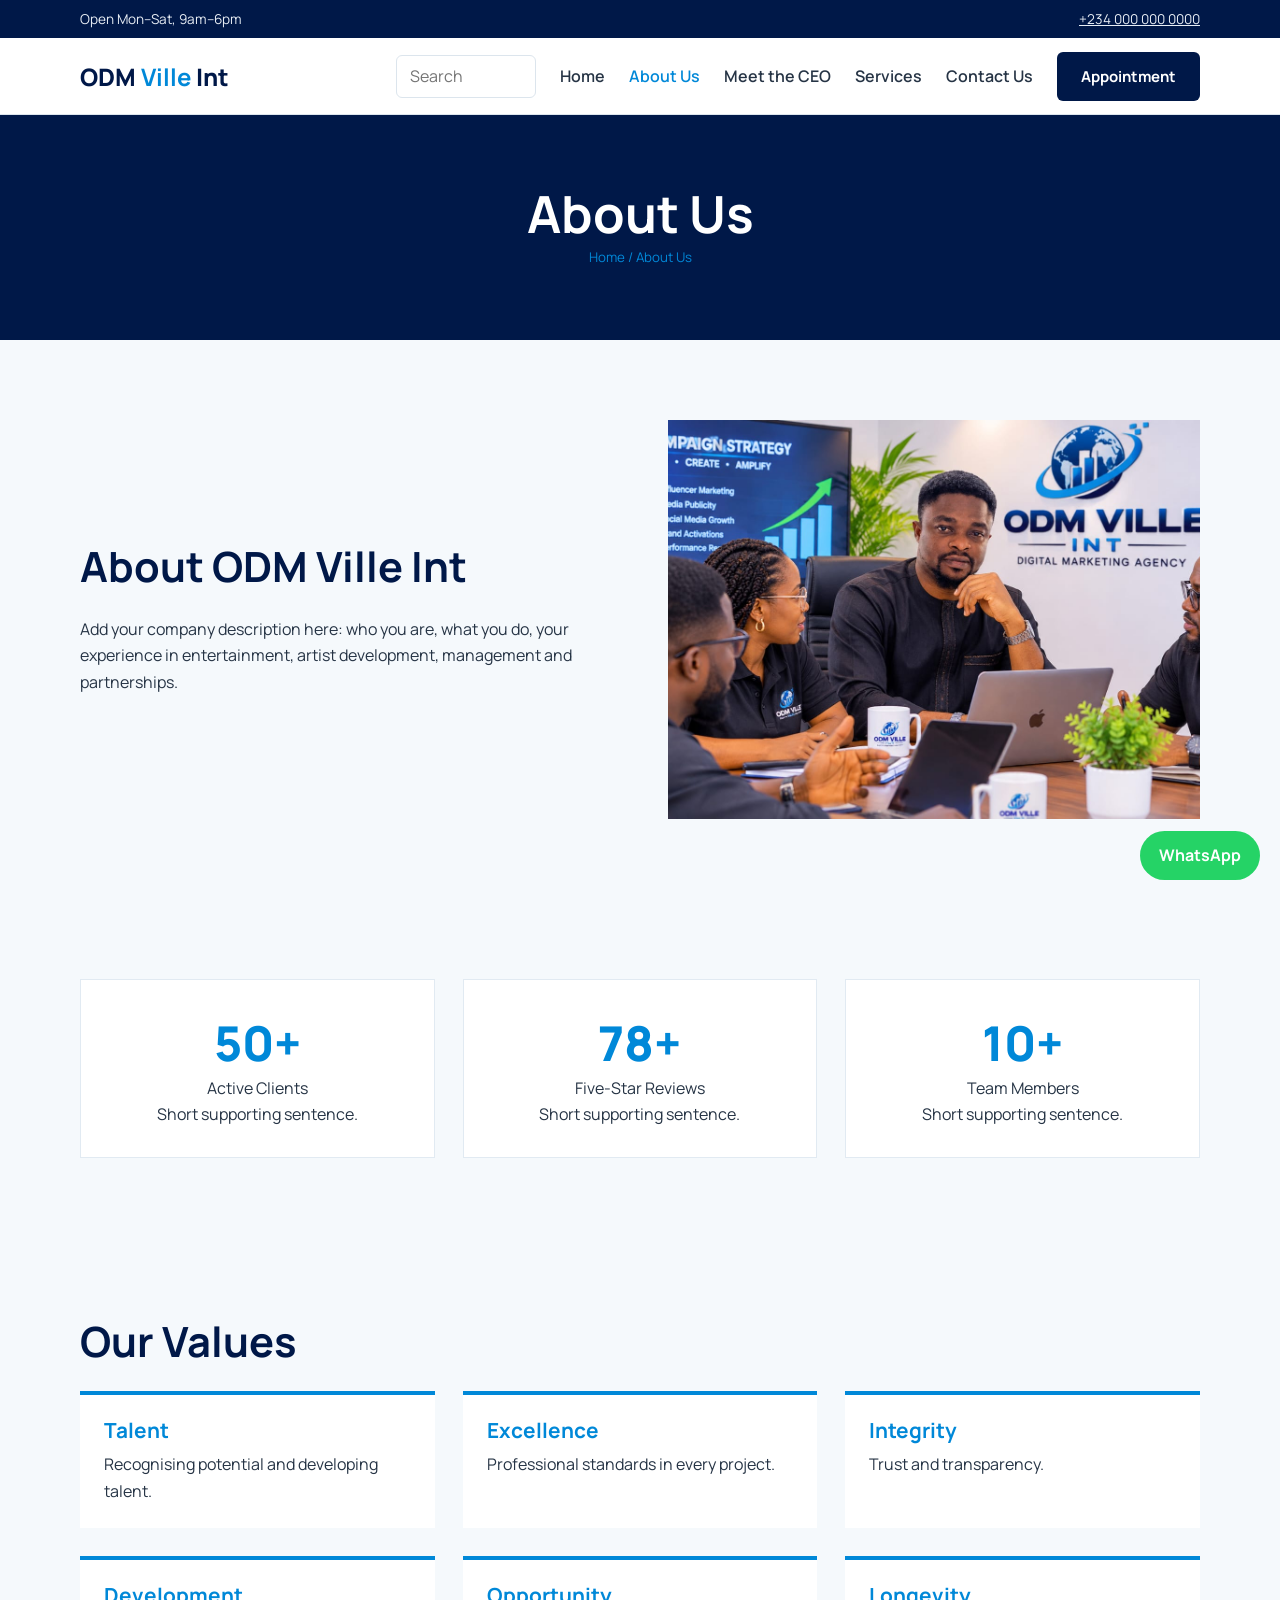
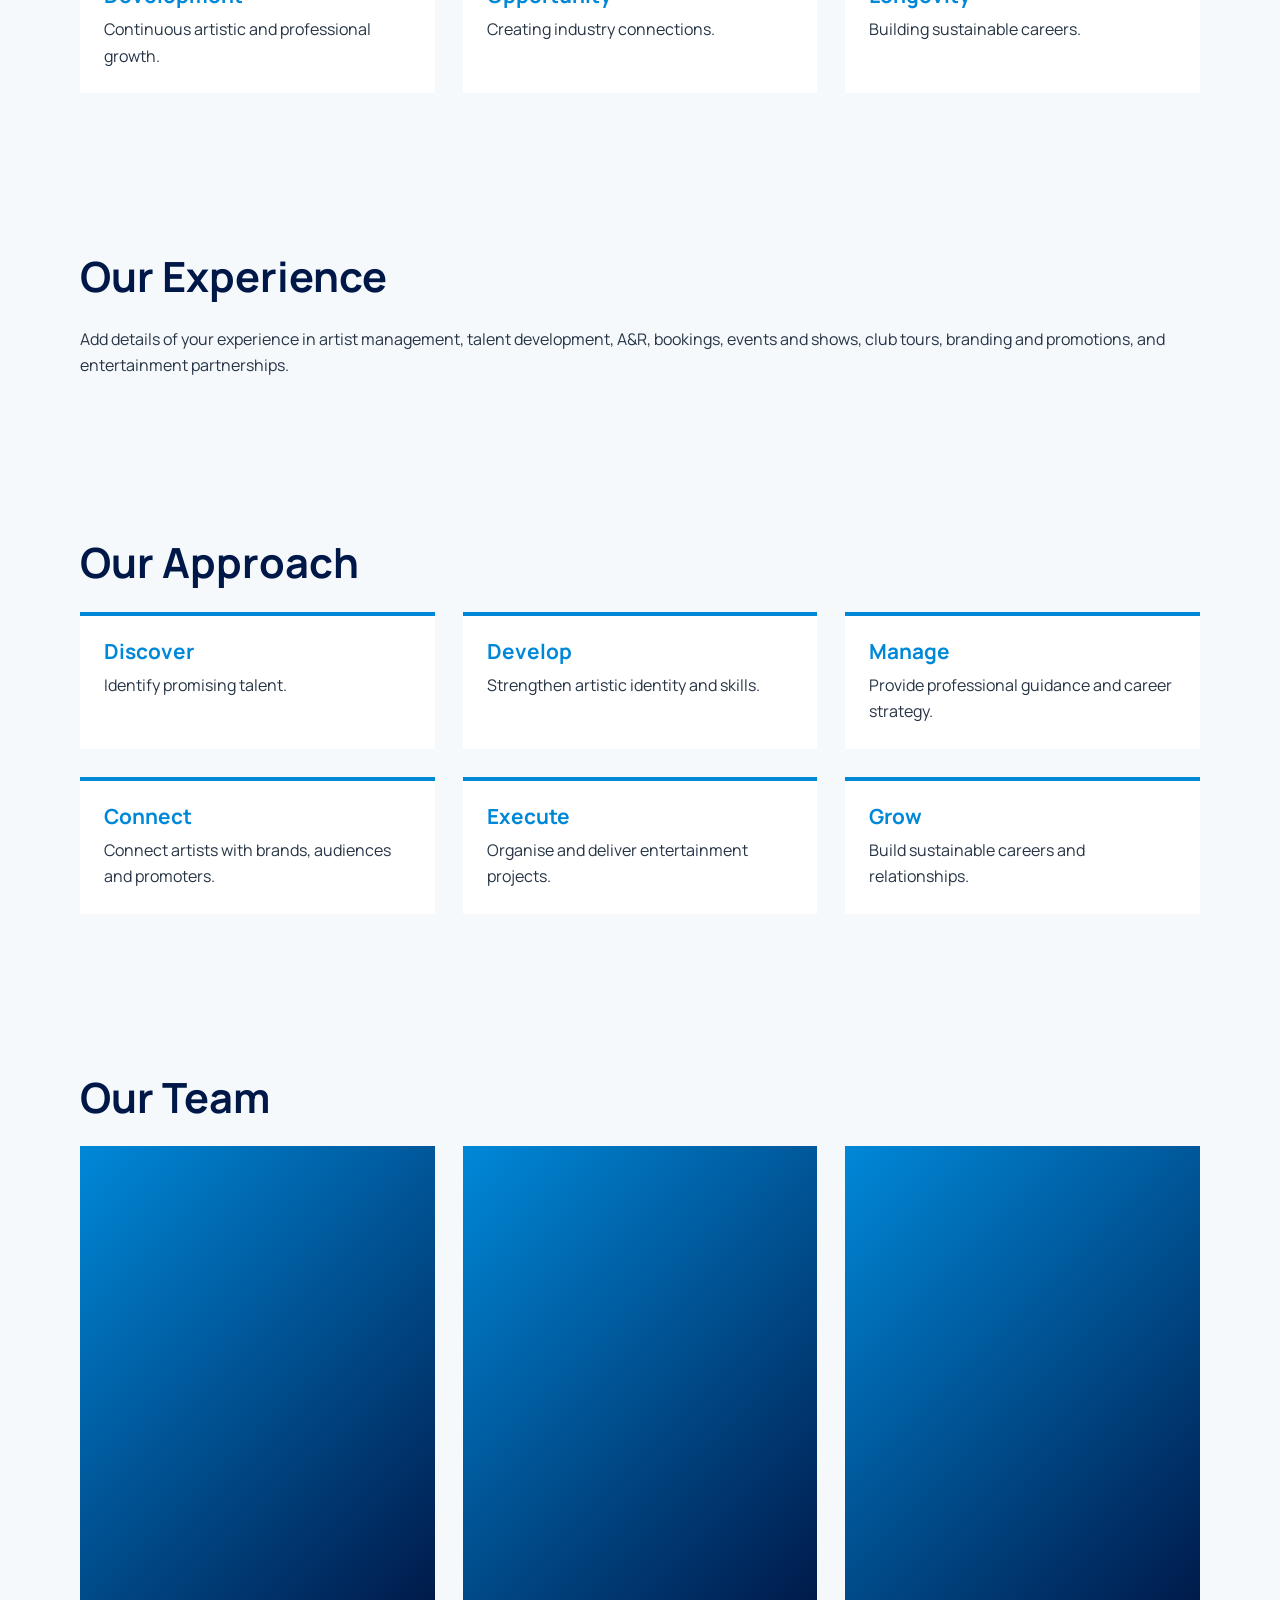
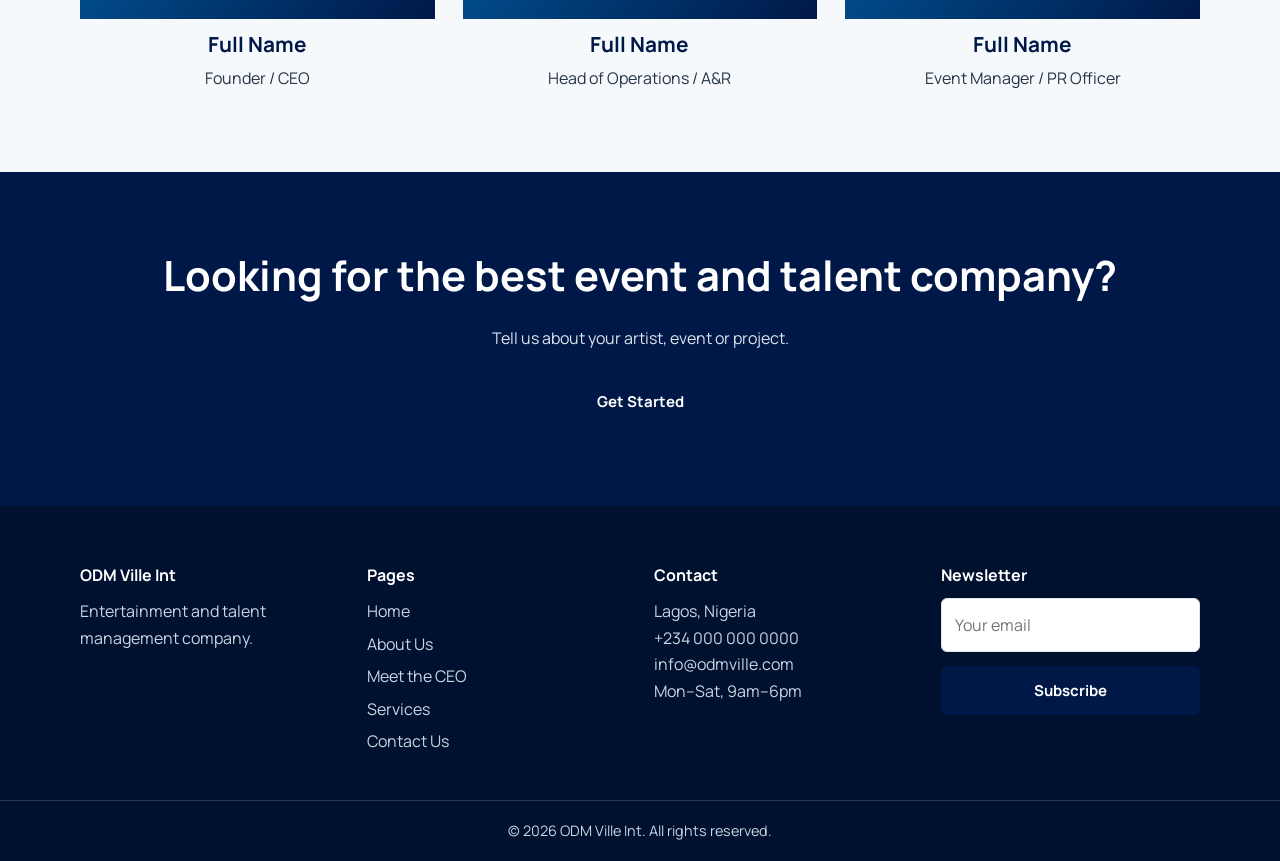
==== about-us.html @ 38228e1b "Initial website upload Co-authored-by: Copilot <223556219+Copilot@users.noreply.github.com>" ====
<!doctype html><html lang="en"><head><meta charset="utf-8"><meta name="viewport" content="width=device-width,initial-scale=1"><title>About Us | ODM Ville Int</title><link rel="preconnect" href="https://fonts.googleapis.com"><link href="https://fonts.googleapis.com/css2?family=Manrope:wght@400;600;700;800&display=swap" rel="stylesheet"><link rel="stylesheet" href="css/style.css"></head><body>
<section class="banner"><h1>About Us</h1><small>Home / About Us</small></section>
<section class="sec"><div class="wrap split"><div><h2>About ODM Ville Int</h2><p>Add your company description here: who you are, what you do, your experience in entertainment, artist development, management and partnerships.</p></div><div class="ph" ><img src="images/about.jpg" alt="" onerror="this.remove()"></div></div></section>
<section class="sec alt"><div class="wrap grid g3"><div class="stat"><strong data-n="50">0</strong>Active Clients<p>Short supporting sentence.</p></div><div class="stat"><strong data-n="100">0</strong>Five-Star Reviews<p>Short supporting sentence.</p></div><div class="stat"><strong data-n="10">0</strong>Team Members<p>Short supporting sentence.</p></div></div></section>
<section class="sec"><div class="wrap"><h2>Our Values</h2><div class="grid g3"><div class="step"><h3>Talent</h3><p>Recognising potential and developing talent.</p></div>
<div class="step"><h3>Excellence</h3><p>Professional standards in every project.</p></div>
<div class="step"><h3>Integrity</h3><p>Trust and transparency.</p></div>
<div class="step"><h3>Development</h3><p>Continuous artistic and professional growth.</p></div>
<div class="step"><h3>Opportunity</h3><p>Creating industry connections.</p></div>
<div class="step"><h3>Longevity</h3><p>Building sustainable careers.</p></div></div></div></section>
<section class="sec alt"><div class="wrap"><h2>Our Experience</h2><p>Add details of your experience in artist management, talent development, A&R, bookings, events and shows, club tours, branding and promotions, and entertainment partnerships.</p></div></section>
<section class="sec"><div class="wrap"><h2>Our Approach</h2><div class="grid g3"><div class="step"><h3>Discover</h3><p>Identify promising talent.</p></div>
<div class="step"><h3>Develop</h3><p>Strengthen artistic identity and skills.</p></div>
<div class="step"><h3>Manage</h3><p>Provide professional guidance and career strategy.</p></div>
<div class="step"><h3>Connect</h3><p>Connect artists with brands, audiences and promoters.</p></div>
<div class="step"><h3>Execute</h3><p>Organise and deliver entertainment projects.</p></div>
<div class="step"><h3>Grow</h3><p>Build sustainable careers and relationships.</p></div></div></div></section>
<section class="sec alt"><div class="wrap"><h2>Our Team</h2><div class="grid g3">
<div class="person"><div class="ph" ><img src="images/team-1.jpg" alt="" onerror="this.remove()"></div><h3>Full Name</h3><p>Founder / CEO</p></div>
<div class="person"><div class="ph" ><img src="images/team-2.jpg" alt="" onerror="this.remove()"></div><h3>Full Name</h3><p>Head of Operations / A&R</p></div>
<div class="person"><div class="ph" ><img src="images/team-3.jpg" alt="" onerror="this.remove()"></div><h3>Full Name</h3><p>Event Manager / PR Officer</p></div>
</div></div></section><script src="js/script.js"></script></body></html>
---- css/style.css ----
:root{--ink:#001848;--gold:#0088d8;--cream:#f5f9fc;--mist:#dce5ed;--text:#263445;--w:1160px}
*{box-sizing:border-box;margin:0}html{scroll-behavior:smooth}
body{font:16px/1.65 'Manrope',system-ui,sans-serif;color:var(--text);background:#f5f9fc}
h1,h2,h3,h4{font-family:'Manrope',system-ui,sans-serif;color:var(--ink);line-height:1.15}
h2{font-size:clamp(1.8rem,3.5vw,2.6rem);margin-bottom:.6em}h3{font-size:1.3rem;margin-bottom:.4em}
a{color:inherit}img{max-width:100%;display:block}
.wrap{max-width:var(--w);margin:auto;padding:0 20px}.sec{padding:80px 0}.alt{background:var(--cream)}
.btn{display:inline-block;background:var(--ink);color:#fff;padding:14px 24px;border-radius:6px;font:700 15px/1.4 'Manrope',system-ui,sans-serif;text-align:center;text-decoration:none;border:0;cursor:pointer;transition:background-color 300ms ease,color 300ms ease,border-color 300ms ease}
.btn:hover{background:var(--gold);color:#fff}.btn.line{background:none;border:2px solid var(--gold);color:var(--gold)}
.ph{position:relative;background:linear-gradient(135deg,#0088d8,#001848);overflow:hidden;aspect-ratio:4/3}
.ph img{position:absolute;inset:0;width:100%;height:100%;object-fit:cover}
.top{background:var(--ink);color:#e8eef5;font-size:.85rem;padding:8px 0}.top .wrap{display:flex;justify-content:space-between;gap:10px;flex-wrap:wrap}
header.main{background:#fff;position:sticky;top:0;z-index:20;box-shadow:0 1px 0 #dce5ed}
header.main .wrap{display:flex;align-items:center;gap:22px;height:76px}
.logo{font:800 1.5rem 'Manrope',system-ui,sans-serif;color:var(--ink);text-decoration:none;margin-right:auto}.logo b{color:var(--gold)}
nav{display:flex;gap:24px;align-items:center}nav a{text-decoration:none;font-weight:600}nav a:hover,nav a.on{color:var(--gold)}
.search{border:1px solid #dce5ed;border-radius:6px;padding:.45em .8em;font:inherit;width:140px}
.burger{display:none;background:none;border:0;font-size:1.8rem;cursor:pointer}
.slider{position:relative;height:min(78vh,640px);background:var(--ink);overflow:hidden}
.slide{position:absolute;inset:0;opacity:0;transition:opacity .9s}.slide.on{opacity:1}
.slide .ph{position:absolute;inset:0;aspect-ratio:auto}.slide:after{content:"";position:absolute;inset:0;background:linear-gradient(90deg,rgba(0,24,72,.88),rgba(0,24,72,.3))}
.slide .txt{position:absolute;z-index:2;inset:0;display:flex;flex-direction:column;justify-content:center;align-items:flex-start;gap:18px;color:#fff;max-width:640px;margin-left:max(20px,calc((100vw - var(--w))/2 + 20px));padding-right:20px}
.slide h1{color:#fff;font-size:clamp(2.2rem,5.5vw,4rem)}.slide p{font-size:1.15rem}
.arrows{position:absolute;z-index:3;bottom:24px;right:24px;display:flex;gap:8px}
.arrows button{width:44px;height:44px;border-radius:50%;border:2px solid var(--gold);background:var(--ink);color:#fff;font:700 18px 'Manrope',system-ui,sans-serif;cursor:pointer;transition:background-color 300ms ease,color 300ms ease,border-color 300ms ease}
.arrows button:hover{background:var(--gold);border-color:var(--gold)}
.banner{background:var(--ink);color:#fff;padding:70px 0;text-align:center}.banner h1{color:#fff;font-size:clamp(2rem,5vw,3.2rem)}.banner small{color:var(--gold)}
.grid{display:grid;gap:28px}.g2{grid-template-columns:repeat(2,1fr)}.g3{grid-template-columns:repeat(3,1fr)}.g4{grid-template-columns:repeat(4,1fr)}
.card{background:#fff;border:1px solid #e1eaf2}.card .body{padding:22px}.card .more{color:var(--gold);font-weight:700;text-decoration:none}
.vm .box{padding:34px;border-left:4px solid var(--gold);background:var(--cream)}
.split{display:grid;grid-template-columns:1fr 1fr;gap:56px;align-items:center}
.bar{margin:16px 0}.bar span{display:flex;justify-content:space-between;font-weight:700;color:var(--ink)}
.bar i{display:block;height:8px;background:var(--mist);margin-top:6px}.bar i b{display:block;height:100%;width:0;background:var(--gold);transition:width 1.4s}
.clients{display:flex;gap:18px;overflow-x:auto;padding-bottom:8px}.clients .ph{flex:0 0 170px;aspect-ratio:3/2}
.client-name{color:#001848;font-size:18px;font-weight:700}.testimonial{color:#263445;font-size:16px}
.cta{background:var(--ink);color:#fff;text-align:center;padding:80px 0}.cta h2{color:#fff}.cta p{margin-bottom:26px;color:#dce5ed}
.stat{text-align:center;padding:30px;background:#fff;border:1px solid #e1eaf2}.stat strong{display:block;font:800 3rem 'Manrope',system-ui,sans-serif;color:var(--gold)}
.step{padding:24px;border-top:4px solid var(--gold);background:#fff}.step h3{color:var(--gold)}
.person{text-align:center}.person .ph{aspect-ratio:3/4;margin-bottom:14px}
form{display:grid;gap:14px}input,select,textarea{font:inherit;padding:.8em;border:1px solid #dce5ed;border-radius:6px;width:100%}textarea{min-height:130px}
.contact-enquiry{background:var(--ink);color:#fff}.contact-enquiry h2{color:#fff;font-size:36px}.contact-enquiry p{color:#dce5ed;font-size:16px}.contact-enquiry input,.contact-enquiry textarea{background:#fff;color:var(--text)}.contact-enquiry .btn{background:var(--gold);color:#fff}.contact-enquiry .btn:hover{background:#00a8e8}
footer{background:#00102f;color:#c9d5e4;padding:60px 0 0}footer h4{color:#fff;margin-bottom:14px}footer a{text-decoration:none;display:block;margin:6px 0}footer a:hover{color:var(--gold)}
footer .copy{border-top:1px solid #243b60;margin-top:40px;padding:18px 0;text-align:center;font-size:.9rem}
.wa{position:fixed;right:20px;bottom:20px;background:#25d366;color:#fff;border-radius:50px;padding:.7em 1.2em;font-weight:700;text-decoration:none;z-index:30}
@media(max-width:860px){.g3,.g4,.g2,.split{grid-template-columns:1fr}.search{display:none}.burger{display:block}
nav{display:none;position:absolute;top:76px;left:0;right:0;background:#fff;flex-direction:column;padding:20px;gap:16px;border-top:1px solid #dce5ed}nav.open{display:flex}.sec{padding:56px 0}}
@media(prefers-reduced-motion:reduce){*{transition:none!important}}
#featured h3,.cap{text-transform:capitalize}
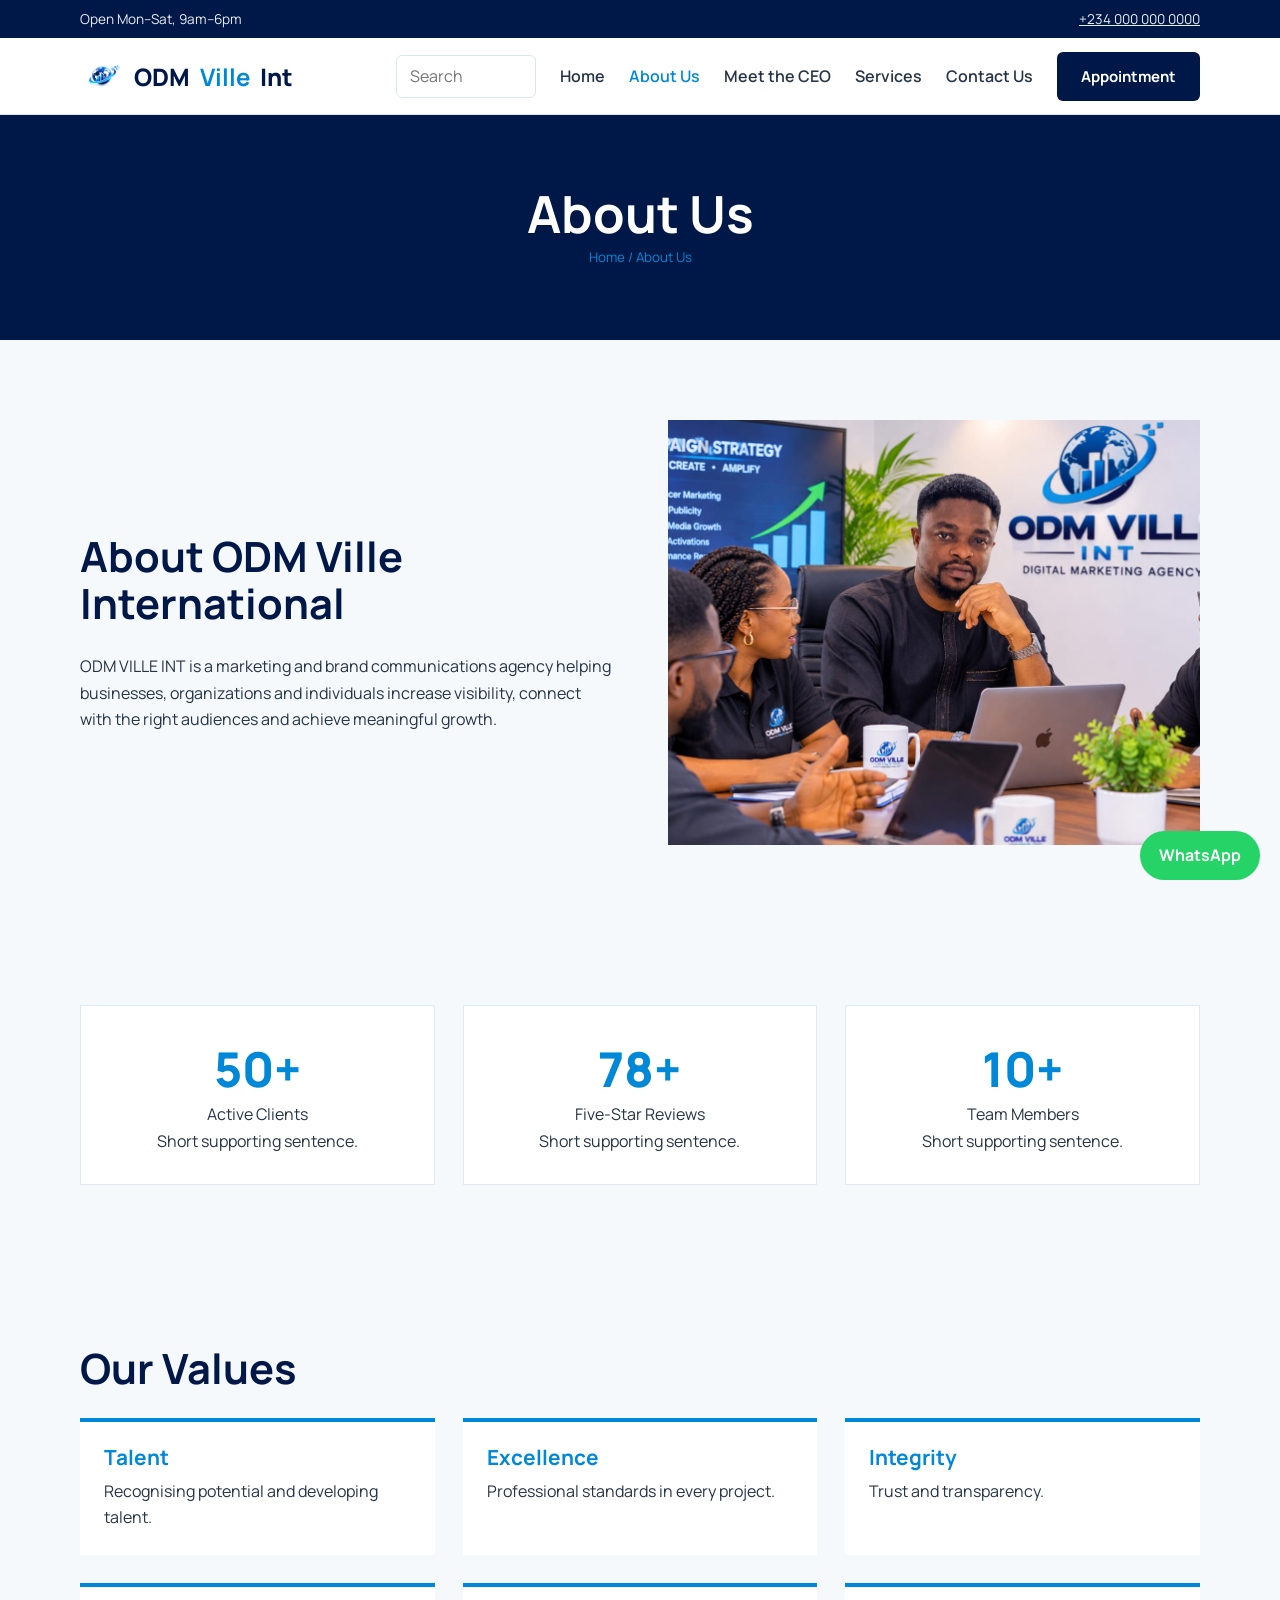
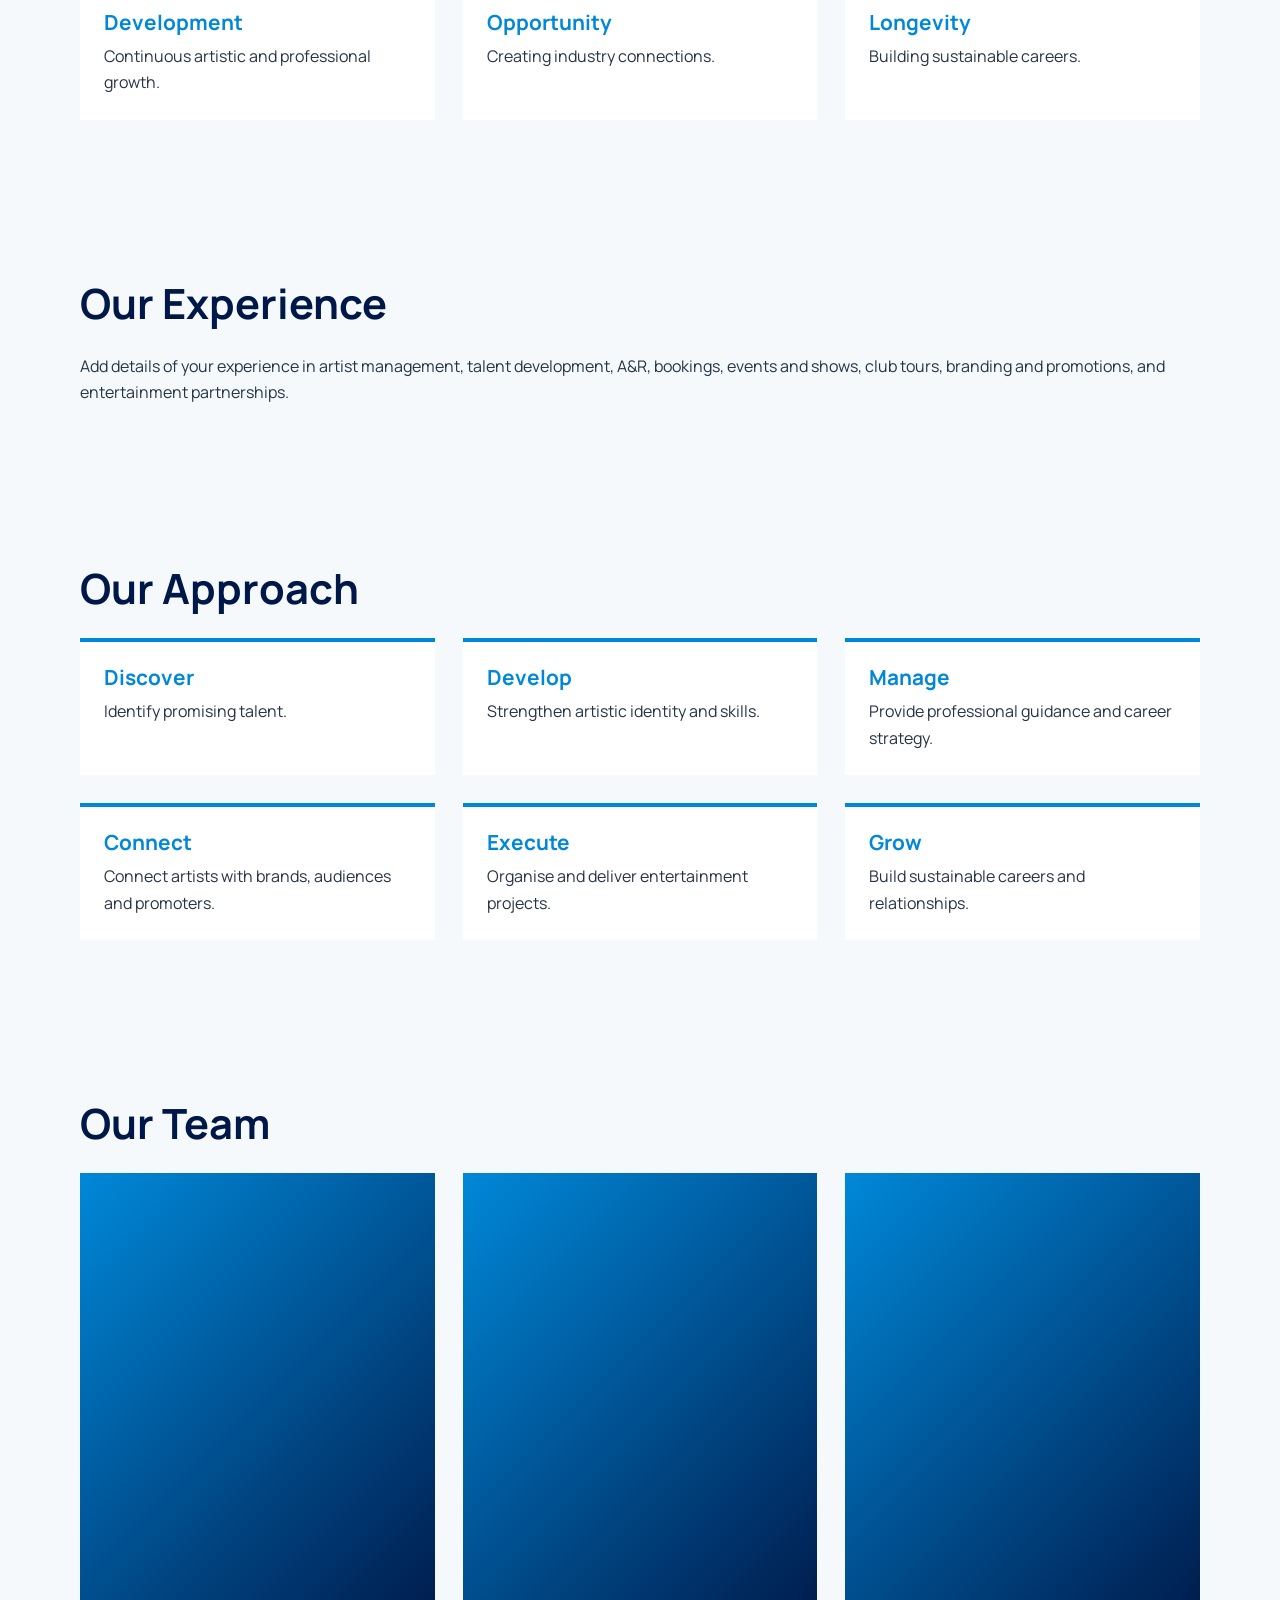
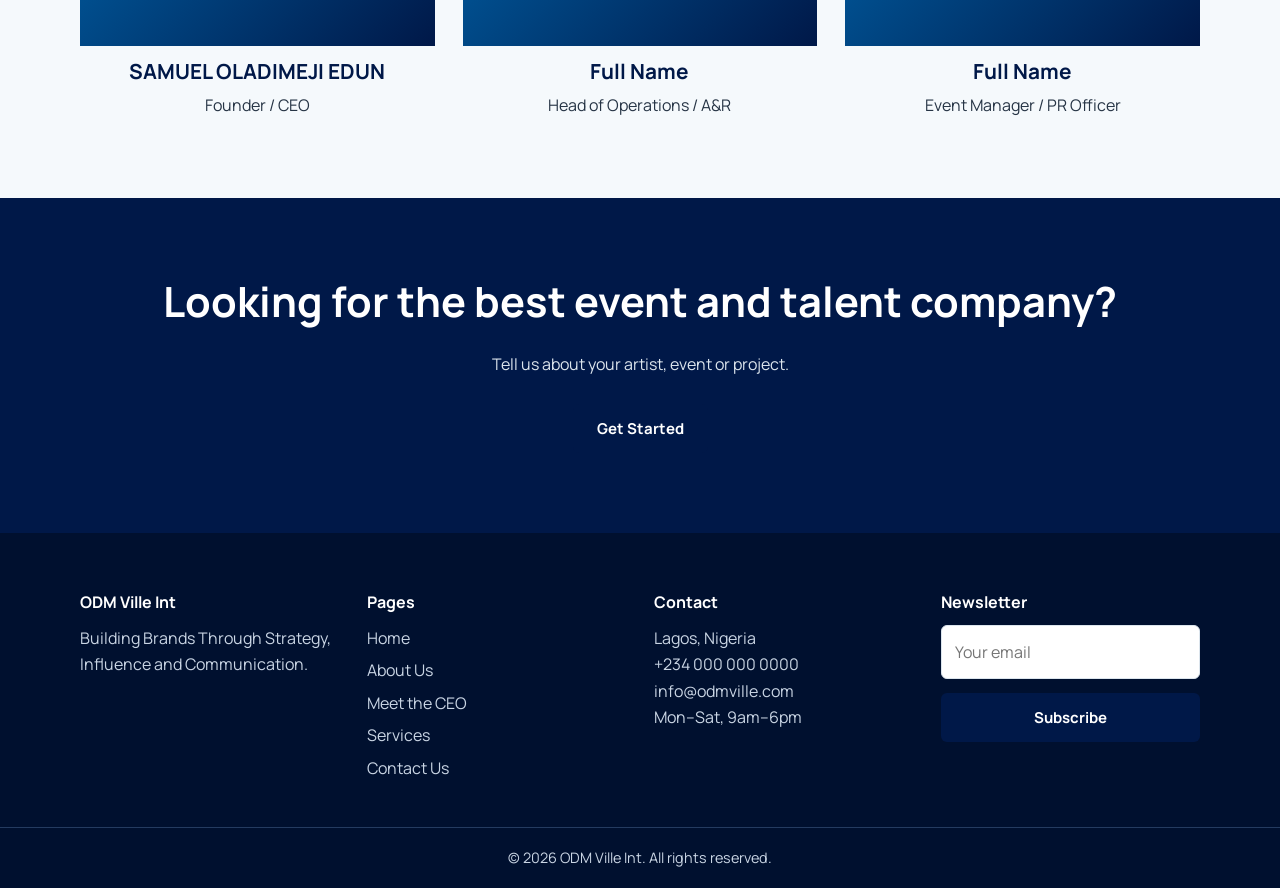
==== commit f564702a: "Update ODM Ville website content and gallery Co-authored-by: Copilot <223556219+Copilot@users.norepl" ====
--- a/about-us.html
+++ b/about-us.html
@@ -1,22 +1,154 @@
-<!doctype html><html lang="en"><head><meta charset="utf-8"><meta name="viewport" content="width=device-width,initial-scale=1"><title>About Us | ODM Ville Int</title><link rel="preconnect" href="https://fonts.googleapis.com"><link href="https://fonts.googleapis.com/css2?family=Manrope:wght@400;600;700;800&display=swap" rel="stylesheet"><link rel="stylesheet" href="css/style.css"></head><body>
-<section class="banner"><h1>About Us</h1><small>Home / About Us</small></section>
-<section class="sec"><div class="wrap split"><div><h2>About ODM Ville Int</h2><p>Add your company description here: who you are, what you do, your experience in entertainment, artist development, management and partnerships.</p></div><div class="ph" ><img src="images/about.jpg" alt="" onerror="this.remove()"></div></div></section>
-<section class="sec alt"><div class="wrap grid g3"><div class="stat"><strong data-n="50">0</strong>Active Clients<p>Short supporting sentence.</p></div><div class="stat"><strong data-n="100">0</strong>Five-Star Reviews<p>Short supporting sentence.</p></div><div class="stat"><strong data-n="10">0</strong>Team Members<p>Short supporting sentence.</p></div></div></section>
-<section class="sec"><div class="wrap"><h2>Our Values</h2><div class="grid g3"><div class="step"><h3>Talent</h3><p>Recognising potential and developing talent.</p></div>
-<div class="step"><h3>Excellence</h3><p>Professional standards in every project.</p></div>
-<div class="step"><h3>Integrity</h3><p>Trust and transparency.</p></div>
-<div class="step"><h3>Development</h3><p>Continuous artistic and professional growth.</p></div>
-<div class="step"><h3>Opportunity</h3><p>Creating industry connections.</p></div>
-<div class="step"><h3>Longevity</h3><p>Building sustainable careers.</p></div></div></div></section>
-<section class="sec alt"><div class="wrap"><h2>Our Experience</h2><p>Add details of your experience in artist management, talent development, A&R, bookings, events and shows, club tours, branding and promotions, and entertainment partnerships.</p></div></section>
-<section class="sec"><div class="wrap"><h2>Our Approach</h2><div class="grid g3"><div class="step"><h3>Discover</h3><p>Identify promising talent.</p></div>
-<div class="step"><h3>Develop</h3><p>Strengthen artistic identity and skills.</p></div>
-<div class="step"><h3>Manage</h3><p>Provide professional guidance and career strategy.</p></div>
-<div class="step"><h3>Connect</h3><p>Connect artists with brands, audiences and promoters.</p></div>
-<div class="step"><h3>Execute</h3><p>Organise and deliver entertainment projects.</p></div>
-<div class="step"><h3>Grow</h3><p>Build sustainable careers and relationships.</p></div></div></div></section>
-<section class="sec alt"><div class="wrap"><h2>Our Team</h2><div class="grid g3">
-<div class="person"><div class="ph" ><img src="images/team-1.jpg" alt="" onerror="this.remove()"></div><h3>Full Name</h3><p>Founder / CEO</p></div>
-<div class="person"><div class="ph" ><img src="images/team-2.jpg" alt="" onerror="this.remove()"></div><h3>Full Name</h3><p>Head of Operations / A&R</p></div>
-<div class="person"><div class="ph" ><img src="images/team-3.jpg" alt="" onerror="this.remove()"></div><h3>Full Name</h3><p>Event Manager / PR Officer</p></div>
-</div></div></section><script src="js/script.js"></script></body></html>
+<!doctype html>
+<html lang="en">
+  <head>
+    <meta charset="utf-8" />
+    <meta name="viewport" content="width=device-width,initial-scale=1" />
+    <title>About Us | ODM Ville Int</title>
+    <link rel="icon" type="image/webp" href="images/odm-ville-logo.webp" />
+    <link rel="preconnect" href="https://fonts.googleapis.com" />
+    <link
+      href="https://fonts.googleapis.com/css2?family=Manrope:wght@400;600;700;800&display=swap"
+      rel="stylesheet"
+    />
+    <link rel="stylesheet" href="css/style.css" />
+  </head>
+  <body>
+    <section class="banner">
+      <h1>About Us</h1>
+      <small>Home / About Us</small>
+    </section>
+    <section class="sec">
+      <div class="wrap split">
+        <div>
+          <h2>About ODM Ville International</h2>
+          <p>
+            ODM VILLE INT is a marketing and brand communications agency
+            helping businesses, organizations and individuals increase
+            visibility, connect with the right audiences and achieve meaningful
+            growth.
+          </p>
+        </div>
+        <div class="ph">
+          <img src="images/about.jpg" alt="" onerror="this.remove()" />
+        </div>
+      </div>
+    </section>
+    <section class="sec alt">
+      <div class="wrap grid g3">
+        <div class="stat">
+          <strong data-n="50">0</strong>Active Clients
+          <p>Short supporting sentence.</p>
+        </div>
+        <div class="stat">
+          <strong data-n="100">0</strong>Five-Star Reviews
+          <p>Short supporting sentence.</p>
+        </div>
+        <div class="stat">
+          <strong data-n="10">0</strong>Team Members
+          <p>Short supporting sentence.</p>
+        </div>
+      </div>
+    </section>
+    <section class="sec">
+      <div class="wrap">
+        <h2>Our Values</h2>
+        <div class="grid g3">
+          <div class="step">
+            <h3>Talent</h3>
+            <p>Recognising potential and developing talent.</p>
+          </div>
+          <div class="step">
+            <h3>Excellence</h3>
+            <p>Professional standards in every project.</p>
+          </div>
+          <div class="step">
+            <h3>Integrity</h3>
+            <p>Trust and transparency.</p>
+          </div>
+          <div class="step">
+            <h3>Development</h3>
+            <p>Continuous artistic and professional growth.</p>
+          </div>
+          <div class="step">
+            <h3>Opportunity</h3>
+            <p>Creating industry connections.</p>
+          </div>
+          <div class="step">
+            <h3>Longevity</h3>
+            <p>Building sustainable careers.</p>
+          </div>
+        </div>
+      </div>
+    </section>
+    <section class="sec alt">
+      <div class="wrap">
+        <h2>Our Experience</h2>
+        <p>
+          Add details of your experience in artist management, talent
+          development, A&R, bookings, events and shows, club tours, branding and
+          promotions, and entertainment partnerships.
+        </p>
+      </div>
+    </section>
+    <section class="sec">
+      <div class="wrap">
+        <h2>Our Approach</h2>
+        <div class="grid g3">
+          <div class="step">
+            <h3>Discover</h3>
+            <p>Identify promising talent.</p>
+          </div>
+          <div class="step">
+            <h3>Develop</h3>
+            <p>Strengthen artistic identity and skills.</p>
+          </div>
+          <div class="step">
+            <h3>Manage</h3>
+            <p>Provide professional guidance and career strategy.</p>
+          </div>
+          <div class="step">
+            <h3>Connect</h3>
+            <p>Connect artists with brands, audiences and promoters.</p>
+          </div>
+          <div class="step">
+            <h3>Execute</h3>
+            <p>Organise and deliver entertainment projects.</p>
+          </div>
+          <div class="step">
+            <h3>Grow</h3>
+            <p>Build sustainable careers and relationships.</p>
+          </div>
+        </div>
+      </div>
+    </section>
+    <section class="sec alt">
+      <div class="wrap">
+        <h2>Our Team</h2>
+        <div class="grid g3">
+          <div class="person">
+            <div class="ph">
+              <img src="images/team-1.jpg" alt="" onerror="this.remove()" />
+            </div>
+            <h3>SAMUEL OLADIMEJI EDUN</h3>
+            <p>Founder / CEO</p>
+          </div>
+          <div class="person">
+            <div class="ph">
+              <img src="images/team-2.jpg" alt="" onerror="this.remove()" />
+            </div>
+            <h3>Full Name</h3>
+            <p>Head of Operations / A&R</p>
+          </div>
+          <div class="person">
+            <div class="ph">
+              <img src="images/team-3.jpg" alt="" onerror="this.remove()" />
+            </div>
+            <h3>Full Name</h3>
+            <p>Event Manager / PR Officer</p>
+          </div>
+        </div>
+      </div>
+    </section>
+    <script src="js/script.js"></script>
+  </body>
+</html>
--- a/css/style.css
+++ b/css/style.css
@@ -1,48 +1,598 @@
-:root{--ink:#001848;--gold:#0088d8;--cream:#f5f9fc;--mist:#dce5ed;--text:#263445;--w:1160px}
-*{box-sizing:border-box;margin:0}html{scroll-behavior:smooth}
-body{font:16px/1.65 'Manrope',system-ui,sans-serif;color:var(--text);background:#f5f9fc}
-h1,h2,h3,h4{font-family:'Manrope',system-ui,sans-serif;color:var(--ink);line-height:1.15}
-h2{font-size:clamp(1.8rem,3.5vw,2.6rem);margin-bottom:.6em}h3{font-size:1.3rem;margin-bottom:.4em}
-a{color:inherit}img{max-width:100%;display:block}
-.wrap{max-width:var(--w);margin:auto;padding:0 20px}.sec{padding:80px 0}.alt{background:var(--cream)}
-.btn{display:inline-block;background:var(--ink);color:#fff;padding:14px 24px;border-radius:6px;font:700 15px/1.4 'Manrope',system-ui,sans-serif;text-align:center;text-decoration:none;border:0;cursor:pointer;transition:background-color 300ms ease,color 300ms ease,border-color 300ms ease}
-.btn:hover{background:var(--gold);color:#fff}.btn.line{background:none;border:2px solid var(--gold);color:var(--gold)}
-.ph{position:relative;background:linear-gradient(135deg,#0088d8,#001848);overflow:hidden;aspect-ratio:4/3}
-.ph img{position:absolute;inset:0;width:100%;height:100%;object-fit:cover}
-.top{background:var(--ink);color:#e8eef5;font-size:.85rem;padding:8px 0}.top .wrap{display:flex;justify-content:space-between;gap:10px;flex-wrap:wrap}
-header.main{background:#fff;position:sticky;top:0;z-index:20;box-shadow:0 1px 0 #dce5ed}
-header.main .wrap{display:flex;align-items:center;gap:22px;height:76px}
-.logo{font:800 1.5rem 'Manrope',system-ui,sans-serif;color:var(--ink);text-decoration:none;margin-right:auto}.logo b{color:var(--gold)}
-nav{display:flex;gap:24px;align-items:center}nav a{text-decoration:none;font-weight:600}nav a:hover,nav a.on{color:var(--gold)}
-.search{border:1px solid #dce5ed;border-radius:6px;padding:.45em .8em;font:inherit;width:140px}
-.burger{display:none;background:none;border:0;font-size:1.8rem;cursor:pointer}
-.slider{position:relative;height:min(78vh,640px);background:var(--ink);overflow:hidden}
-.slide{position:absolute;inset:0;opacity:0;transition:opacity .9s}.slide.on{opacity:1}
-.slide .ph{position:absolute;inset:0;aspect-ratio:auto}.slide:after{content:"";position:absolute;inset:0;background:linear-gradient(90deg,rgba(0,24,72,.88),rgba(0,24,72,.3))}
-.slide .txt{position:absolute;z-index:2;inset:0;display:flex;flex-direction:column;justify-content:center;align-items:flex-start;gap:18px;color:#fff;max-width:640px;margin-left:max(20px,calc((100vw - var(--w))/2 + 20px));padding-right:20px}
-.slide h1{color:#fff;font-size:clamp(2.2rem,5.5vw,4rem)}.slide p{font-size:1.15rem}
-.arrows{position:absolute;z-index:3;bottom:24px;right:24px;display:flex;gap:8px}
-.arrows button{width:44px;height:44px;border-radius:50%;border:2px solid var(--gold);background:var(--ink);color:#fff;font:700 18px 'Manrope',system-ui,sans-serif;cursor:pointer;transition:background-color 300ms ease,color 300ms ease,border-color 300ms ease}
-.arrows button:hover{background:var(--gold);border-color:var(--gold)}
-.banner{background:var(--ink);color:#fff;padding:70px 0;text-align:center}.banner h1{color:#fff;font-size:clamp(2rem,5vw,3.2rem)}.banner small{color:var(--gold)}
-.grid{display:grid;gap:28px}.g2{grid-template-columns:repeat(2,1fr)}.g3{grid-template-columns:repeat(3,1fr)}.g4{grid-template-columns:repeat(4,1fr)}
-.card{background:#fff;border:1px solid #e1eaf2}.card .body{padding:22px}.card .more{color:var(--gold);font-weight:700;text-decoration:none}
-.vm .box{padding:34px;border-left:4px solid var(--gold);background:var(--cream)}
-.split{display:grid;grid-template-columns:1fr 1fr;gap:56px;align-items:center}
-.bar{margin:16px 0}.bar span{display:flex;justify-content:space-between;font-weight:700;color:var(--ink)}
-.bar i{display:block;height:8px;background:var(--mist);margin-top:6px}.bar i b{display:block;height:100%;width:0;background:var(--gold);transition:width 1.4s}
-.clients{display:flex;gap:18px;overflow-x:auto;padding-bottom:8px}.clients .ph{flex:0 0 170px;aspect-ratio:3/2}
-.client-name{color:#001848;font-size:18px;font-weight:700}.testimonial{color:#263445;font-size:16px}
-.cta{background:var(--ink);color:#fff;text-align:center;padding:80px 0}.cta h2{color:#fff}.cta p{margin-bottom:26px;color:#dce5ed}
-.stat{text-align:center;padding:30px;background:#fff;border:1px solid #e1eaf2}.stat strong{display:block;font:800 3rem 'Manrope',system-ui,sans-serif;color:var(--gold)}
-.step{padding:24px;border-top:4px solid var(--gold);background:#fff}.step h3{color:var(--gold)}
-.person{text-align:center}.person .ph{aspect-ratio:3/4;margin-bottom:14px}
-form{display:grid;gap:14px}input,select,textarea{font:inherit;padding:.8em;border:1px solid #dce5ed;border-radius:6px;width:100%}textarea{min-height:130px}
-.contact-enquiry{background:var(--ink);color:#fff}.contact-enquiry h2{color:#fff;font-size:36px}.contact-enquiry p{color:#dce5ed;font-size:16px}.contact-enquiry input,.contact-enquiry textarea{background:#fff;color:var(--text)}.contact-enquiry .btn{background:var(--gold);color:#fff}.contact-enquiry .btn:hover{background:#00a8e8}
-footer{background:#00102f;color:#c9d5e4;padding:60px 0 0}footer h4{color:#fff;margin-bottom:14px}footer a{text-decoration:none;display:block;margin:6px 0}footer a:hover{color:var(--gold)}
-footer .copy{border-top:1px solid #243b60;margin-top:40px;padding:18px 0;text-align:center;font-size:.9rem}
-.wa{position:fixed;right:20px;bottom:20px;background:#25d366;color:#fff;border-radius:50px;padding:.7em 1.2em;font-weight:700;text-decoration:none;z-index:30}
-@media(max-width:860px){.g3,.g4,.g2,.split{grid-template-columns:1fr}.search{display:none}.burger{display:block}
-nav{display:none;position:absolute;top:76px;left:0;right:0;background:#fff;flex-direction:column;padding:20px;gap:16px;border-top:1px solid #dce5ed}nav.open{display:flex}.sec{padding:56px 0}}
-@media(prefers-reduced-motion:reduce){*{transition:none!important}}
-#featured h3,.cap{text-transform:capitalize}
+:root {
+  --ink: #001848;
+  --gold: #0088d8;
+  --cream: #f5f9fc;
+  --mist: #dce5ed;
+  --text: #263445;
+  --w: 1160px;
+}
+* {
+  box-sizing: border-box;
+  margin: 0;
+}
+html {
+  scroll-behavior: smooth;
+}
+body {
+  font:
+    16px/1.65 "Manrope",
+    system-ui,
+    sans-serif;
+  color: var(--text);
+  background: #f5f9fc;
+}
+h1,
+h2,
+h3,
+h4 {
+  font-family: "Manrope", system-ui, sans-serif;
+  color: var(--ink);
+  line-height: 1.15;
+}
+h2 {
+  font-size: clamp(1.8rem, 3.5vw, 2.6rem);
+  margin-bottom: 0.6em;
+}
+h3 {
+  font-size: 1.3rem;
+  margin-bottom: 0.4em;
+}
+a {
+  color: inherit;
+}
+img {
+  max-width: 100%;
+  display: block;
+}
+.wrap {
+  max-width: var(--w);
+  margin: auto;
+  padding: 0 20px;
+}
+.sec {
+  padding: 80px 0;
+}
+.alt {
+  background: var(--cream);
+}
+.btn {
+  display: inline-block;
+  background: var(--ink);
+  color: #fff;
+  padding: 14px 24px;
+  border-radius: 6px;
+  font:
+    700 15px/1.4 "Manrope",
+    system-ui,
+    sans-serif;
+  text-align: center;
+  text-decoration: none;
+  border: 0;
+  cursor: pointer;
+  transition:
+    background-color 300ms ease,
+    color 300ms ease,
+    border-color 300ms ease;
+}
+.btn:hover {
+  background: var(--gold);
+  color: #fff;
+}
+.btn.line {
+  background: none;
+  border: 2px solid var(--gold);
+  color: var(--gold);
+}
+.ph {
+  position: relative;
+  background: linear-gradient(135deg, #0088d8, #001848);
+  overflow: hidden;
+  aspect-ratio: 5/4;
+}
+.ph img {
+  position: absolute;
+  inset: 0;
+  width: 100%;
+  height: 100%;
+  object-fit: cover;
+}
+.top {
+  background: var(--ink);
+  color: #e8eef5;
+  font-size: 0.85rem;
+  padding: 8px 0;
+}
+.top .wrap {
+  display: flex;
+  justify-content: space-between;
+  gap: 10px;
+  flex-wrap: wrap;
+}
+header.main {
+  background: #fff;
+  position: sticky;
+  top: 0;
+  z-index: 20;
+  box-shadow: 0 1px 0 #dce5ed;
+}
+header.main .wrap {
+  display: flex;
+  align-items: center;
+  gap: 22px;
+  height: 76px;
+}
+.logo {
+  display: flex;
+  align-items: center;
+  gap: 10px;
+  font:
+    800 1.5rem "Manrope",
+    system-ui,
+    sans-serif;
+  color: var(--ink);
+  text-decoration: none;
+  margin-right: auto;
+}
+.logo img {
+  width: 44px;
+  height: 44px;
+  object-fit: contain;
+}
+.logo b {
+  color: var(--gold);
+}
+nav {
+  display: flex;
+  gap: 24px;
+  align-items: center;
+}
+nav a {
+  text-decoration: none;
+  font-weight: 600;
+}
+nav a:hover,
+nav a.on {
+  color: var(--gold);
+}
+.search {
+  border: 1px solid #dce5ed;
+  border-radius: 6px;
+  padding: 0.45em 0.8em;
+  font: inherit;
+  width: 140px;
+}
+.burger {
+  display: none;
+  background: none;
+  border: 0;
+  font-size: 1.8rem;
+  cursor: pointer;
+}
+.slider {
+  position: relative;
+  height: min(78vh, 640px);
+  background: var(--ink);
+  overflow: hidden;
+}
+.slide {
+  position: absolute;
+  inset: 0;
+  opacity: 0;
+  transition: opacity 0.9s;
+}
+.slide.on {
+  opacity: 1;
+}
+.slide .ph {
+  position: absolute;
+  inset: 0;
+  aspect-ratio: auto;
+}
+.slide:after {
+  content: "";
+  position: absolute;
+  inset: 0;
+  background: linear-gradient(
+    90deg,
+    rgba(0, 24, 72, 0.88),
+    rgba(0, 24, 72, 0.3)
+  );
+}
+.slide .txt {
+  position: absolute;
+  z-index: 2;
+  inset: 0;
+  display: flex;
+  flex-direction: column;
+  justify-content: center;
+  align-items: flex-start;
+  gap: 18px;
+  color: #fff;
+  max-width: 640px;
+  margin-left: max(20px, calc((100vw - var(--w)) / 2 + 20px));
+  padding-right: 20px;
+}
+.slide h1 {
+  color: #fff;
+  font-size: clamp(2.2rem, 5.5vw, 4rem);
+}
+.slide p {
+  font-size: 1.15rem;
+}
+.arrows {
+  position: absolute;
+  z-index: 3;
+  bottom: 24px;
+  right: 24px;
+  display: flex;
+  gap: 8px;
+}
+.arrows button {
+  width: 44px;
+  height: 44px;
+  border-radius: 50%;
+  border: 2px solid var(--gold);
+  background: var(--ink);
+  color: #fff;
+  font:
+    700 18px "Manrope",
+    system-ui,
+    sans-serif;
+  cursor: pointer;
+  transition:
+    background-color 300ms ease,
+    color 300ms ease,
+    border-color 300ms ease;
+}
+.arrows button:hover {
+  background: var(--gold);
+  border-color: var(--gold);
+}
+.banner {
+  background: var(--ink);
+  color: #fff;
+  padding: 70px 0;
+  text-align: center;
+}
+.banner h1 {
+  color: #fff;
+  font-size: clamp(2rem, 5vw, 3.2rem);
+}
+.banner small {
+  color: var(--gold);
+}
+.banner .breadcrumb {
+  display: inline-flex;
+  align-items: center;
+  gap: 10px;
+  margin-top: 12px;
+  color: #dce5ed;
+  font-size: 0.95rem;
+}
+.banner .breadcrumb a {
+  color: inherit;
+  text-decoration: none;
+  transition: color 200ms ease;
+}
+.banner .breadcrumb a:hover,
+.banner .breadcrumb a:focus-visible {
+  color: var(--gold);
+}
+.banner .breadcrumb a:focus-visible {
+  outline: 2px solid var(--gold);
+  outline-offset: 4px;
+  border-radius: 2px;
+}
+.grid {
+  display: grid;
+  gap: 28px;
+}
+.g2 {
+  grid-template-columns: repeat(2, 1fr);
+}
+.g3 {
+  grid-template-columns: repeat(3, 1fr);
+}
+.g4 {
+  grid-template-columns: repeat(4, 1fr);
+}
+.card {
+  background: #fff;
+  border: 1px solid #e1eaf2;
+}
+.card .body {
+  padding: 22px;
+}
+.card .more {
+  color: var(--gold);
+  font-weight: 700;
+  text-decoration: none;
+}
+.vm .box {
+  padding: 34px;
+  border-left: 4px solid var(--gold);
+  background: var(--cream);
+}
+.split {
+  display: grid;
+  grid-template-columns: 1fr 1fr;
+  gap: 56px;
+  align-items: center;
+}
+.bar {
+  margin: 16px 0;
+}
+.bar span {
+  display: flex;
+  justify-content: space-between;
+  font-weight: 700;
+  color: var(--ink);
+}
+.bar i {
+  display: block;
+  height: 8px;
+  background: var(--mist);
+  margin-top: 6px;
+}
+.bar i b {
+  display: block;
+  height: 100%;
+  width: 0;
+  background: var(--gold);
+  transition: width 1.4s;
+}
+.featured-gallery {
+  display: grid;
+  grid-template-columns: repeat(auto-fit, minmax(min(100%, 240px), 1fr));
+  gap: 22px;
+}
+.gallery-card {
+  position: relative;
+  overflow: hidden;
+  aspect-ratio: 4/3;
+  margin: 0;
+  border: 1px solid rgba(255, 255, 255, .7);
+  border-radius: 14px;
+  background: var(--ink);
+  box-shadow: 0 8px 24px rgba(0, 24, 72, .12);
+  isolation: isolate;
+}
+.gallery-card img {
+  width: 100%;
+  height: 100%;
+  object-fit: cover;
+  transition: transform 500ms ease, filter 500ms ease;
+}
+.gallery-card figcaption {
+  position: absolute;
+  inset: auto 12px 12px;
+  display: flex;
+  flex-direction: column;
+  gap: 2px;
+  padding: 14px 16px;
+  border: 1px solid rgba(255, 255, 255, .35);
+  border-radius: 10px;
+  background: rgba(0, 24, 72, .42);
+  color: #fff;
+  opacity: 0;
+  transform: translateY(10px);
+  backdrop-filter: blur(12px);
+  -webkit-backdrop-filter: blur(12px);
+  transition: opacity 250ms ease, transform 250ms ease, background 250ms ease;
+}
+.gallery-card figcaption span {
+  font-size: 1.1rem;
+  font-weight: 800;
+}
+.gallery-card figcaption small {
+  color: rgba(255, 255, 255, .85);
+}
+.gallery-card:hover img,
+.gallery-card:focus-within img {
+  transform: scale(1.06);
+  filter: saturate(1.08);
+}
+.gallery-card:hover figcaption,
+.gallery-card:focus-within figcaption {
+  opacity: 1;
+  transform: translateY(0);
+  background: rgba(0, 24, 72, .58);
+}
+.brand-grid {
+  display: grid;
+  grid-template-columns: repeat(auto-fit, minmax(150px, 1fr));
+  gap: 18px;
+}
+.brand-logo {
+  display: flex;
+  align-items: center;
+  justify-content: center;
+  aspect-ratio: 3/2;
+  padding: 18px;
+  background: #fff;
+  border: 1px solid #e1eaf2;
+  border-radius: 6px;
+}
+.brand-logo img {
+  width: 100%;
+  height: 100%;
+  object-fit: contain;
+}
+.client-name {
+  color: #001848;
+  font-size: 18px;
+  font-weight: 700;
+}
+.testimonial {
+  color: #263445;
+  font-size: 16px;
+}
+.cta {
+  background: var(--ink);
+  color: #fff;
+  text-align: center;
+  padding: 80px 0;
+}
+.cta h2 {
+  color: #fff;
+}
+.cta p {
+  margin-bottom: 26px;
+  color: #dce5ed;
+}
+.stat {
+  text-align: center;
+  padding: 30px;
+  background: #fff;
+  border: 1px solid #e1eaf2;
+}
+.stat strong {
+  display: block;
+  font:
+    800 3rem "Manrope",
+    system-ui,
+    sans-serif;
+  color: var(--gold);
+}
+.step {
+  padding: 24px;
+  border-top: 4px solid var(--gold);
+  background: #fff;
+}
+.step h3 {
+  color: var(--gold);
+}
+.person {
+  text-align: center;
+}
+.person .ph {
+  aspect-ratio: 3/4;
+  margin-bottom: 14px;
+}
+form {
+  display: grid;
+  gap: 14px;
+}
+input,
+select,
+textarea {
+  font: inherit;
+  padding: 0.8em;
+  border: 1px solid #dce5ed;
+  border-radius: 6px;
+  width: 100%;
+}
+textarea {
+  min-height: 130px;
+}
+.contact-enquiry {
+  background: var(--ink);
+  color: #fff;
+}
+.contact-enquiry h2 {
+  color: #fff;
+  font-size: 36px;
+}
+.contact-enquiry p {
+  color: #dce5ed;
+  font-size: 16px;
+}
+.contact-enquiry input,
+.contact-enquiry textarea {
+  background: #fff;
+  color: var(--text);
+}
+.contact-enquiry .btn {
+  background: var(--gold);
+  color: #fff;
+}
+.contact-enquiry .btn:hover {
+  background: #00a8e8;
+}
+footer {
+  background: #00102f;
+  color: #c9d5e4;
+  padding: 60px 0 0;
+}
+footer h4 {
+  color: #fff;
+  margin-bottom: 14px;
+}
+footer a {
+  text-decoration: none;
+  display: block;
+  margin: 6px 0;
+}
+footer a:hover {
+  color: var(--gold);
+}
+footer .copy {
+  border-top: 1px solid #243b60;
+  margin-top: 40px;
+  padding: 18px 0;
+  text-align: center;
+  font-size: 0.9rem;
+}
+.wa {
+  position: fixed;
+  right: 20px;
+  bottom: 20px;
+  background: #25d366;
+  color: #fff;
+  border-radius: 50px;
+  padding: 0.7em 1.2em;
+  font-weight: 700;
+  text-decoration: none;
+  z-index: 30;
+}
+@media (max-width: 860px) {
+  .g3,
+  .g4,
+  .g2,
+  .split {
+    grid-template-columns: 1fr;
+  }
+  .search {
+    display: none;
+  }
+  .burger {
+    display: block;
+  }
+  nav {
+    display: none;
+    position: absolute;
+    top: 76px;
+    left: 0;
+    right: 0;
+    background: #fff;
+    flex-direction: column;
+    padding: 20px;
+    gap: 16px;
+    border-top: 1px solid #dce5ed;
+  }
+  nav.open {
+    display: flex;
+  }
+  .sec {
+    padding: 56px 0;
+  }
+}
+@media (hover: none) {
+  .gallery-card figcaption {
+    opacity: 1;
+    transform: translateY(0);
+    background: rgba(0, 24, 72, .5);
+  }
+  .gallery-card:active img {
+    transform: scale(1.04);
+  }
+}
+@media (prefers-reduced-motion: reduce) {
+  * {
+    transition: none !important;
+  }
+}
+#featured h3,
+.cap {
+  text-transform: capitalize;
+}
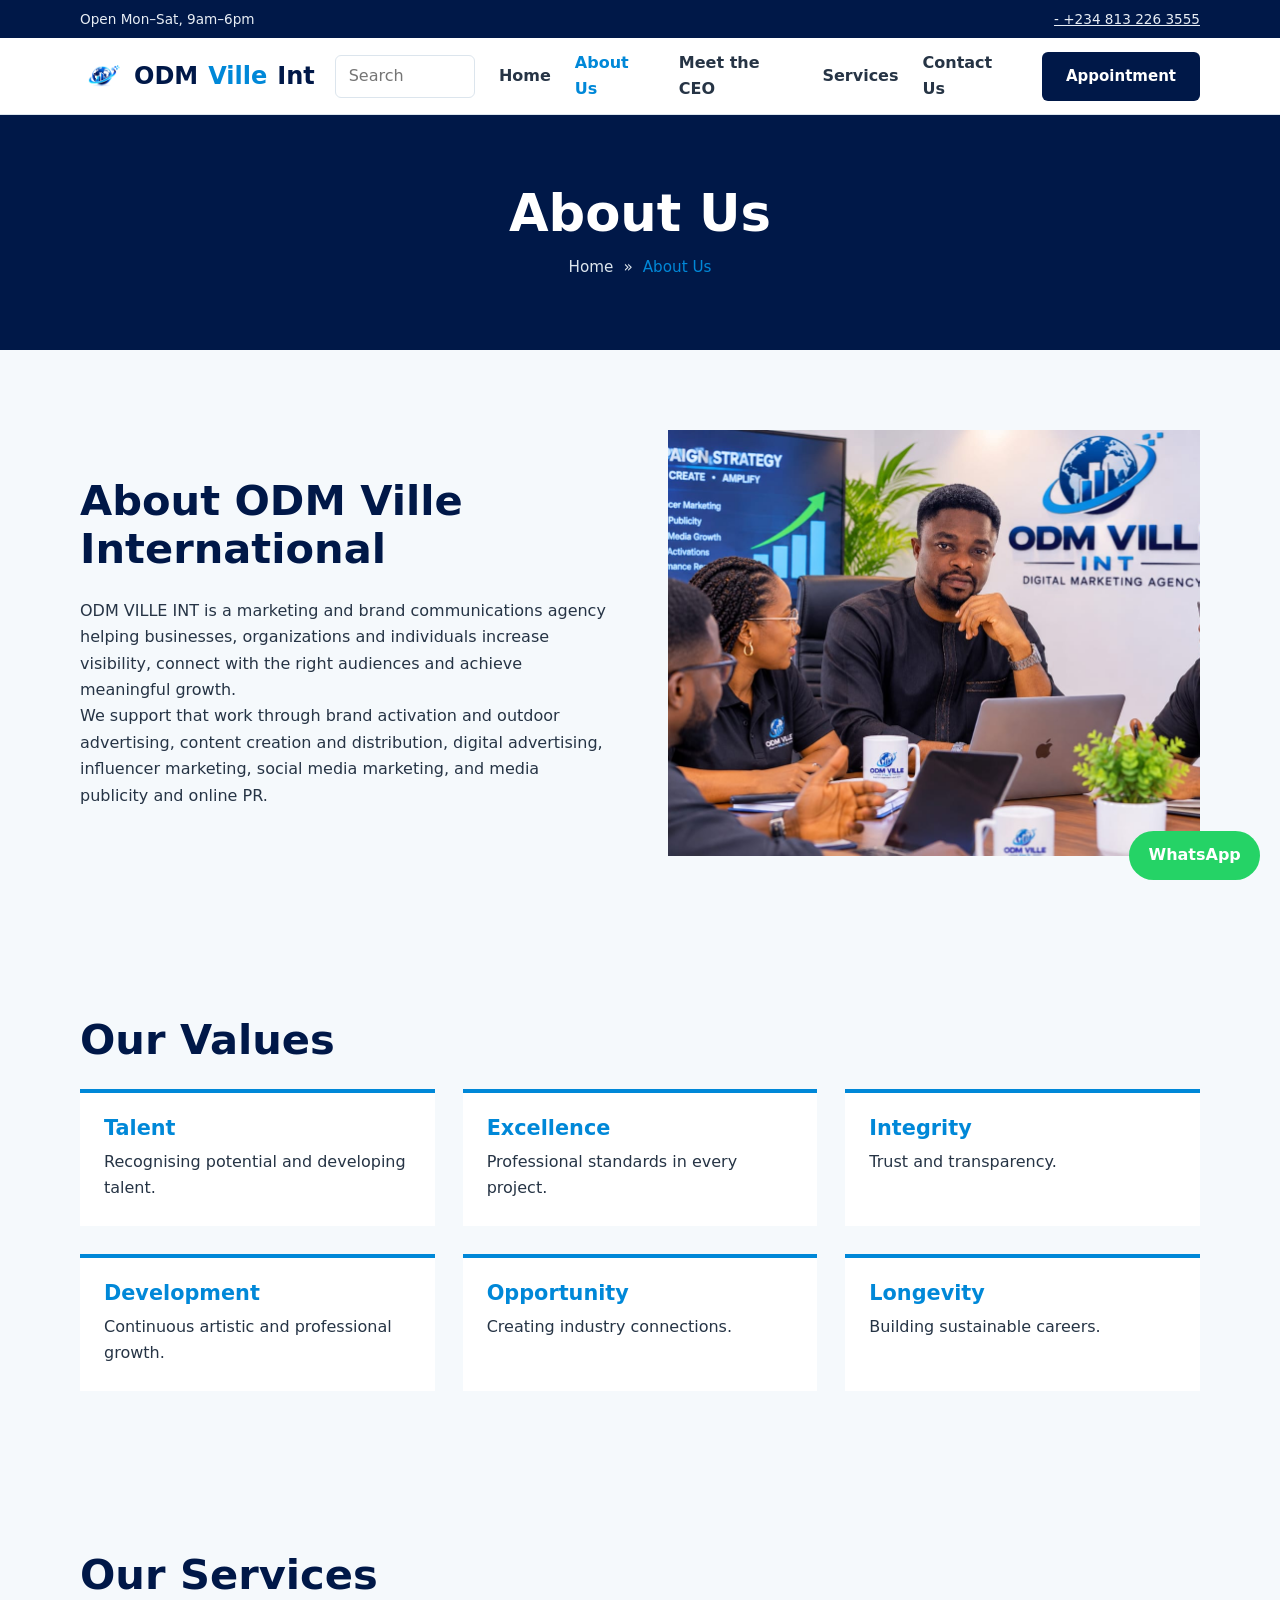
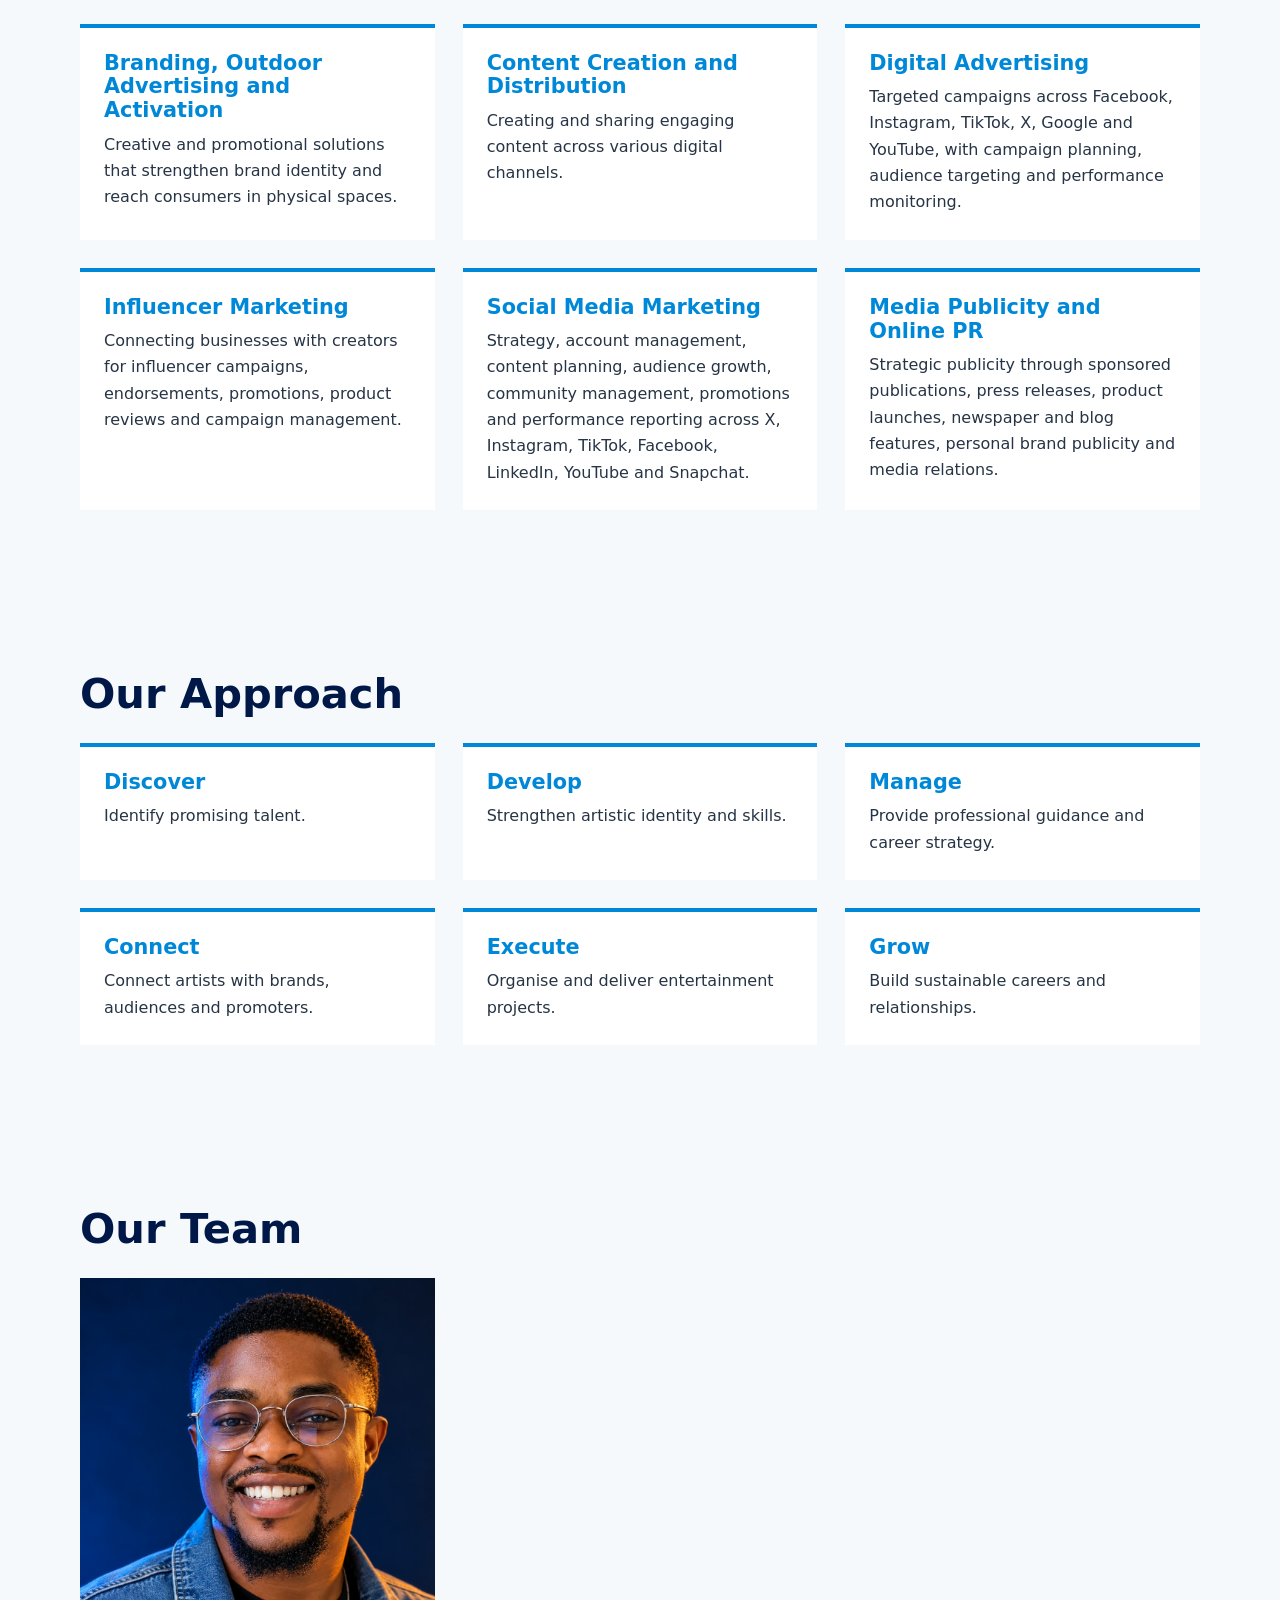
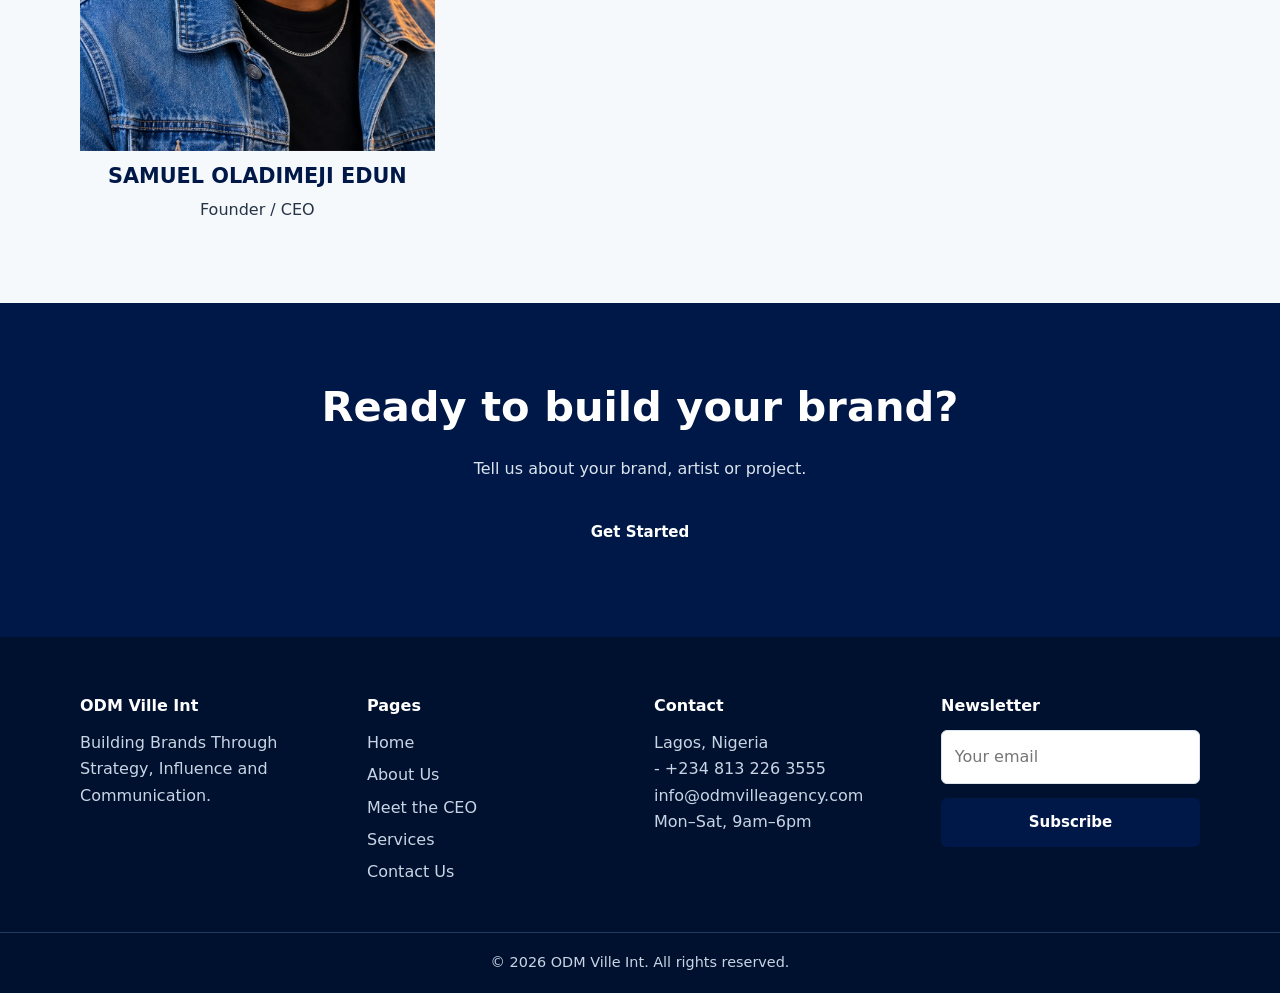
==== commit 49728730: "Update website files" ====
--- a/about-us.html
+++ b/about-us.html
@@ -5,17 +5,11 @@
     <meta name="viewport" content="width=device-width,initial-scale=1" />
     <title>About Us | ODM Ville Int</title>
     <link rel="icon" type="image/webp" href="images/odm-ville-logo.webp" />
-    <link rel="preconnect" href="https://fonts.googleapis.com" />
-    <link
-      href="https://fonts.googleapis.com/css2?family=Manrope:wght@400;600;700;800&display=swap"
-      rel="stylesheet"
-    />
     <link rel="stylesheet" href="css/style.css" />
   </head>
   <body>
     <section class="banner">
       <h1>About Us</h1>
-      <small>Home / About Us</small>
     </section>
     <section class="sec">
       <div class="wrap split">
@@ -27,25 +21,15 @@
             visibility, connect with the right audiences and achieve meaningful
             growth.
           </p>
+          <p>
+            We support that work through brand activation and outdoor
+            advertising, content creation and distribution, digital
+            advertising, influencer marketing, social media marketing, and
+            media publicity and online PR.
+          </p>
         </div>
         <div class="ph">
-          <img src="images/about.jpg" alt="" onerror="this.remove()" />
-        </div>
-      </div>
-    </section>
-    <section class="sec alt">
-      <div class="wrap grid g3">
-        <div class="stat">
-          <strong data-n="50">0</strong>Active Clients
-          <p>Short supporting sentence.</p>
-        </div>
-        <div class="stat">
-          <strong data-n="100">0</strong>Five-Star Reviews
-          <p>Short supporting sentence.</p>
-        </div>
-        <div class="stat">
-          <strong data-n="10">0</strong>Team Members
-          <p>Short supporting sentence.</p>
+          <img data-src="images/about.jpg" alt="" onerror="this.remove()" />
         </div>
       </div>
     </section>
@@ -82,12 +66,55 @@
     </section>
     <section class="sec alt">
       <div class="wrap">
-        <h2>Our Experience</h2>
-        <p>
-          Add details of your experience in artist management, talent
-          development, A&R, bookings, events and shows, club tours, branding and
-          promotions, and entertainment partnerships.
-        </p>
+        <h2>Our Services</h2>
+        <div class="grid g3">
+          <div class="step">
+            <h3>Branding, Outdoor Advertising and Activation</h3>
+            <p>
+              Creative and promotional solutions that strengthen brand identity
+              and reach consumers in physical spaces.
+            </p>
+          </div>
+          <div class="step">
+            <h3>Content Creation and Distribution</h3>
+            <p>
+              Creating and sharing engaging content across various digital
+              channels.
+            </p>
+          </div>
+          <div class="step">
+            <h3>Digital Advertising</h3>
+            <p>
+              Targeted campaigns across Facebook, Instagram, TikTok, X, Google
+              and YouTube, with campaign planning, audience targeting and
+              performance monitoring.
+            </p>
+          </div>
+          <div class="step">
+            <h3>Influencer Marketing</h3>
+            <p>
+              Connecting businesses with creators for influencer campaigns,
+              endorsements, promotions, product reviews and campaign
+              management.
+            </p>
+          </div>
+          <div class="step">
+            <h3>Social Media Marketing</h3>
+            <p>
+              Strategy, account management, content planning, audience growth,
+              community management, promotions and performance reporting across
+              X, Instagram, TikTok, Facebook, LinkedIn, YouTube and Snapchat.
+            </p>
+          </div>
+          <div class="step">
+            <h3>Media Publicity and Online PR</h3>
+            <p>
+              Strategic publicity through sponsored publications, press
+              releases, product launches, newspaper and blog features, personal
+              brand publicity and media relations.
+            </p>
+          </div>
+        </div>
       </div>
     </section>
     <section class="sec">
@@ -127,24 +154,10 @@
         <div class="grid g3">
           <div class="person">
             <div class="ph">
-              <img src="images/team-1.jpg" alt="" onerror="this.remove()" />
+              <img data-src="images/team-1.jpg" alt="" onerror="this.remove()" />
             </div>
             <h3>SAMUEL OLADIMEJI EDUN</h3>
             <p>Founder / CEO</p>
-          </div>
-          <div class="person">
-            <div class="ph">
-              <img src="images/team-2.jpg" alt="" onerror="this.remove()" />
-            </div>
-            <h3>Full Name</h3>
-            <p>Head of Operations / A&R</p>
-          </div>
-          <div class="person">
-            <div class="ph">
-              <img src="images/team-3.jpg" alt="" onerror="this.remove()" />
-            </div>
-            <h3>Full Name</h3>
-            <p>Event Manager / PR Officer</p>
           </div>
         </div>
       </div>
--- a/css/style.css
+++ b/css/style.css
@@ -14,10 +14,7 @@
   scroll-behavior: smooth;
 }
 body {
-  font:
-    16px/1.65 "Manrope",
-    system-ui,
-    sans-serif;
+  font: 16px/1.65 system-ui, sans-serif;
   color: var(--text);
   background: #f5f9fc;
 }
@@ -25,7 +22,7 @@
 h2,
 h3,
 h4 {
-  font-family: "Manrope", system-ui, sans-serif;
+  font-family: system-ui, sans-serif;
   color: var(--ink);
   line-height: 1.15;
 }
@@ -62,9 +59,7 @@
   padding: 14px 24px;
   border-radius: 6px;
   font:
-    700 15px/1.4 "Manrope",
-    system-ui,
-    sans-serif;
+    700 15px/1.4 system-ui, sans-serif;
   text-align: center;
   text-decoration: none;
   border: 0;
@@ -126,9 +121,7 @@
   align-items: center;
   gap: 10px;
   font:
-    800 1.5rem "Manrope",
-    system-ui,
-    sans-serif;
+    800 1.5rem system-ui, sans-serif;
   color: var(--ink);
   text-decoration: none;
   margin-right: auto;
@@ -141,17 +134,18 @@
 .logo b {
   color: var(--gold);
 }
-nav {
+header.main nav {
+  position: relative;
   display: flex;
   gap: 24px;
   align-items: center;
 }
-nav a {
+header.main nav a {
   text-decoration: none;
   font-weight: 600;
 }
-nav a:hover,
-nav a.on {
+header.main nav a:hover,
+header.main nav a.on {
   color: var(--gold);
 }
 .search {
@@ -161,6 +155,51 @@
   font: inherit;
   width: 140px;
 }
+.search-results {
+  position: absolute;
+  top: calc(100% + 10px);
+  left: 0;
+  z-index: 25;
+  width: min(360px, calc(100vw - 40px));
+  max-height: 60vh;
+  overflow: auto;
+  padding: 8px;
+  border: 1px solid #dce5ed;
+  border-radius: 6px;
+  background: #fff;
+  box-shadow: 0 8px 24px rgba(0, 24, 72, 0.16);
+}
+.search-results[hidden] {
+  display: none;
+}
+.search-results ul {
+  padding: 0;
+  list-style: none;
+}
+.search-results a {
+  display: block;
+  padding: 8px 10px;
+  border-radius: 4px;
+  color: var(--ink);
+  text-decoration: none;
+}
+.search-results a:hover,
+.search-results a:focus-visible {
+  background: var(--cream);
+  color: var(--gold);
+}
+.search-results p {
+  padding: 8px 10px;
+}
+.sr-only {
+  position: absolute;
+  width: 1px;
+  height: 1px;
+  overflow: hidden;
+  clip: rect(0, 0, 0, 0);
+  white-space: nowrap;
+  clip-path: inset(50%);
+}
 .burger {
   display: none;
   background: none;
@@ -235,9 +274,7 @@
   background: var(--ink);
   color: #fff;
   font:
-    700 18px "Manrope",
-    system-ui,
-    sans-serif;
+    700 18px system-ui, sans-serif;
   cursor: pointer;
   transition:
     background-color 300ms ease,
@@ -258,31 +295,38 @@
   color: #fff;
   font-size: clamp(2rem, 5vw, 3.2rem);
 }
-.banner small {
-  color: var(--gold);
-}
-.banner .breadcrumb {
-  display: inline-flex;
+.breadcrumbs {
+  display: flex;
+  justify-content: center;
   align-items: center;
   gap: 10px;
-  margin-top: 12px;
+  padding: 12px 20px;
+  background: var(--ink);
   color: #dce5ed;
   font-size: 0.95rem;
 }
-.banner .breadcrumb a {
+.breadcrumbs a {
   color: inherit;
   text-decoration: none;
   transition: color 200ms ease;
 }
-.banner .breadcrumb a:hover,
-.banner .breadcrumb a:focus-visible {
-  color: var(--gold);
-}
-.banner .breadcrumb a:focus-visible {
+.breadcrumbs a:hover,
+.breadcrumbs a:focus-visible {
+  color: var(--gold);
+}
+.breadcrumbs a:focus-visible {
   outline: 2px solid var(--gold);
   outline-offset: 4px;
   border-radius: 2px;
 }
+.breadcrumbs [aria-current="page"] {
+  color: var(--gold);
+}
+.banner .breadcrumbs {
+  padding: 0;
+  background: none;
+  margin-top: 12px;
+}
 .grid {
   display: grid;
   gap: 28px;
@@ -307,6 +351,49 @@
   color: var(--gold);
   font-weight: 700;
   text-decoration: none;
+}
+.card[data-long-description] [data-service-description] {
+  display: -webkit-box;
+  -webkit-box-orient: vertical;
+  -webkit-line-clamp: 2;
+  overflow: hidden;
+}
+.card .more {
+  display: inline-block;
+  margin-top: 8px;
+  padding: 0;
+  border: 0;
+  background: none;
+  font: inherit;
+  font-weight: 700;
+  cursor: pointer;
+}
+.service-dialog {
+  width: min(600px, calc(100% - 32px));
+  max-height: min(80vh, 700px);
+  margin: auto;
+  padding: 30px;
+  border: 1px solid #e1eaf2;
+  border-radius: 10px;
+  color: var(--text);
+  box-shadow: 0 18px 60px rgba(0, 24, 72, 0.3);
+}
+.service-dialog::backdrop {
+  background: rgba(0, 16, 47, 0.72);
+}
+.service-dialog h2 {
+  padding-right: 36px;
+}
+.service-dialog p {
+  white-space: pre-line;
+}
+.service-dialog-close {
+  float: right;
+  border: 0;
+  background: none;
+  color: var(--ink);
+  font: 700 1.8rem/1 system-ui, sans-serif;
+  cursor: pointer;
 }
 .vm .box {
   padding: 34px;
@@ -449,9 +536,7 @@
 .stat strong {
   display: block;
   font:
-    800 3rem "Manrope",
-    system-ui,
-    sans-serif;
+    800 3rem system-ui, sans-serif;
   color: var(--gold);
 }
 .step {
@@ -555,10 +640,17 @@
   .search {
     display: none;
   }
+  header.main nav.open .search {
+    display: block;
+  }
+  header.main nav.open .search-results {
+    left: 0;
+    width: 100%;
+  }
   .burger {
     display: block;
   }
-  nav {
+  header.main nav {
     display: none;
     position: absolute;
     top: 76px;
@@ -570,7 +662,7 @@
     gap: 16px;
     border-top: 1px solid #dce5ed;
   }
-  nav.open {
+  header.main nav.open {
     display: flex;
   }
   .sec {
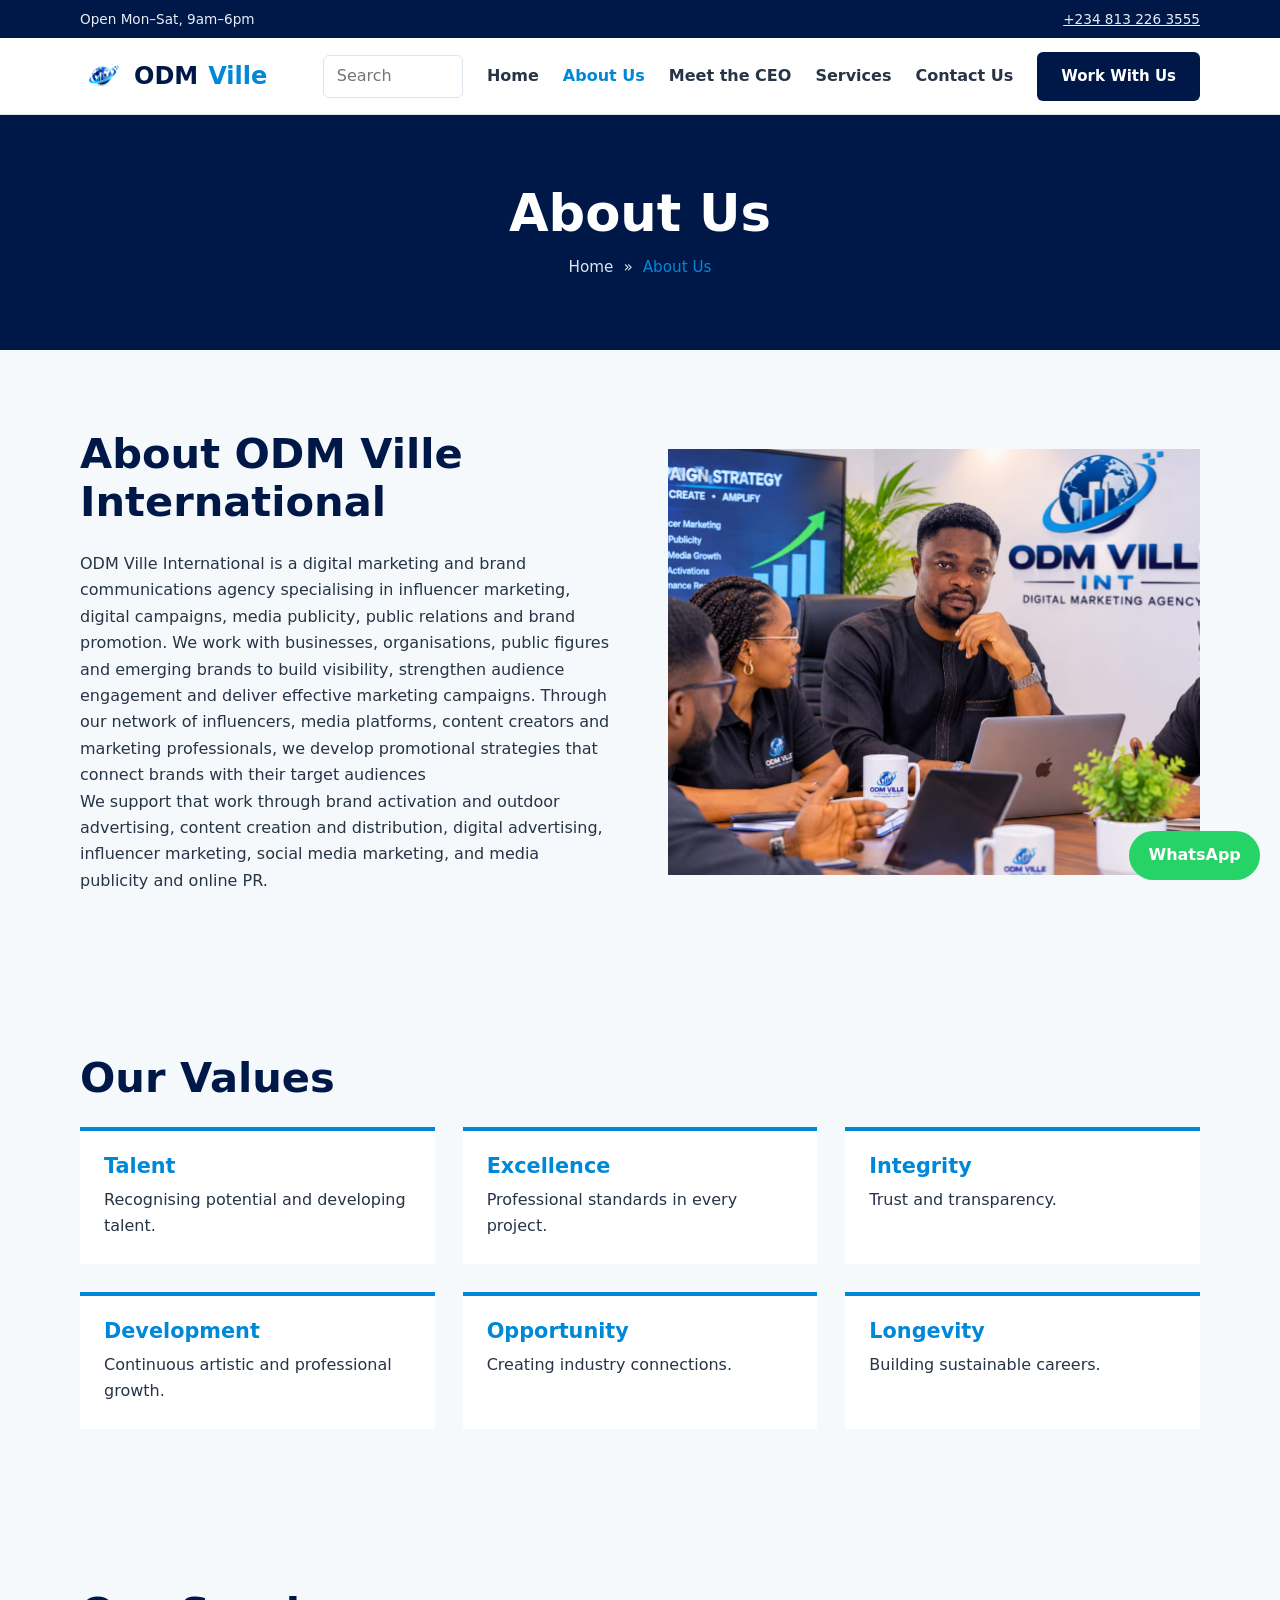
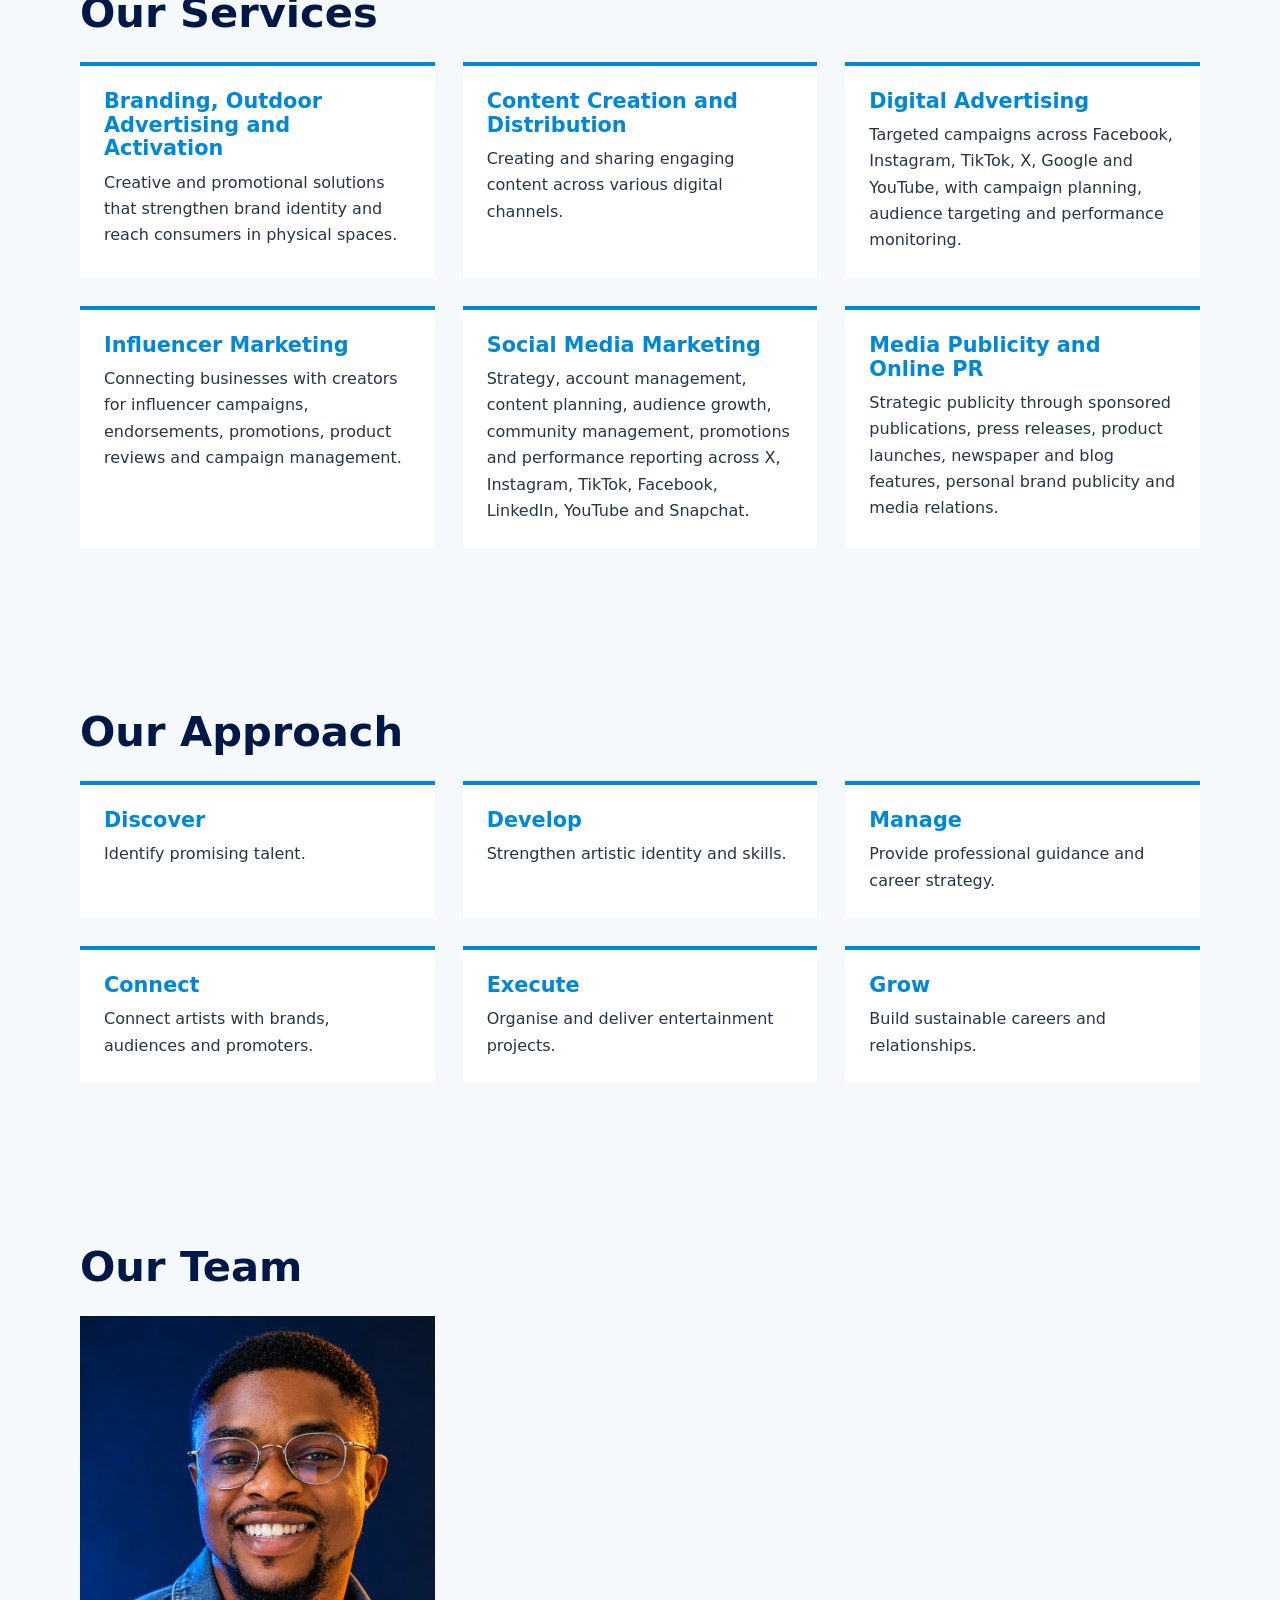
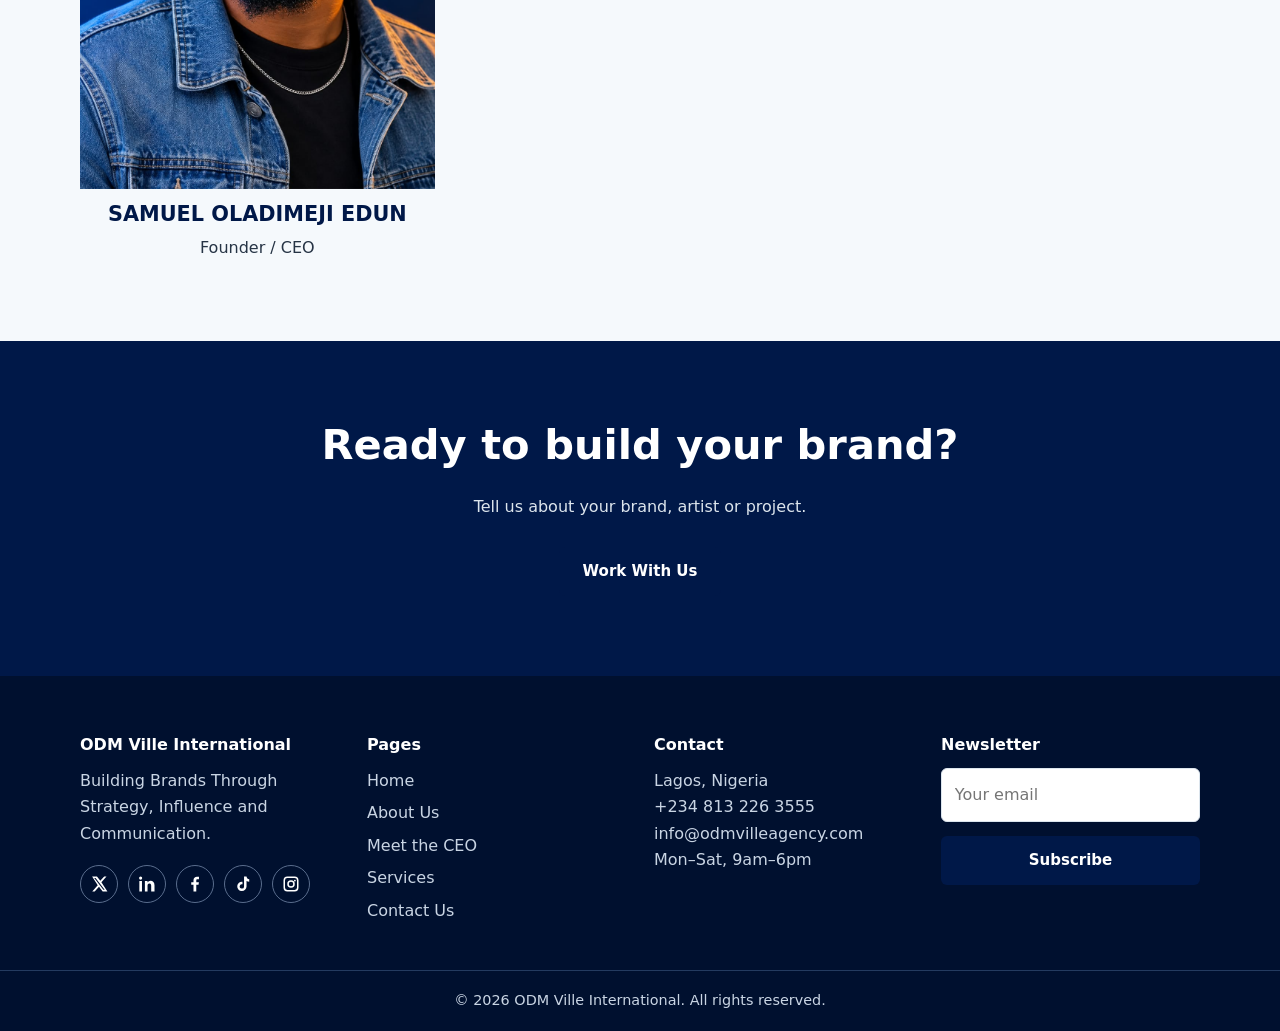
==== commit 5354d4e0: "new update" ====
--- a/about-us.html
+++ b/about-us.html
@@ -16,16 +16,21 @@
         <div>
           <h2>About ODM Ville International</h2>
           <p>
-            ODM VILLE INT is a marketing and brand communications agency
-            helping businesses, organizations and individuals increase
-            visibility, connect with the right audiences and achieve meaningful
-            growth.
+            ODM Ville International is a digital marketing and brand
+            communications agency specialising in influencer marketing, digital
+            campaigns, media publicity, public relations and brand promotion. We
+            work with businesses, organisations, public figures and emerging
+            brands to build visibility, strengthen audience engagement and
+            deliver effective marketing campaigns. Through our network of
+            influencers, media platforms, content creators and marketing
+            professionals, we develop promotional strategies that connect brands
+            with their target audiences
           </p>
           <p>
             We support that work through brand activation and outdoor
-            advertising, content creation and distribution, digital
-            advertising, influencer marketing, social media marketing, and
-            media publicity and online PR.
+            advertising, content creation and distribution, digital advertising,
+            influencer marketing, social media marketing, and media publicity
+            and online PR.
           </p>
         </div>
         <div class="ph">
@@ -94,8 +99,7 @@
             <h3>Influencer Marketing</h3>
             <p>
               Connecting businesses with creators for influencer campaigns,
-              endorsements, promotions, product reviews and campaign
-              management.
+              endorsements, promotions, product reviews and campaign management.
             </p>
           </div>
           <div class="step">
@@ -154,7 +158,11 @@
         <div class="grid g3">
           <div class="person">
             <div class="ph">
-              <img data-src="images/team-1.jpg" alt="" onerror="this.remove()" />
+              <img
+                data-src="images/team-1.jpg"
+                alt=""
+                onerror="this.remove()"
+              />
             </div>
             <h3>SAMUEL OLADIMEJI EDUN</h3>
             <p>Founder / CEO</p>
--- a/css/style.css
+++ b/css/style.css
@@ -347,6 +347,14 @@
 .card .body {
   padding: 22px;
 }
+.card h4 {
+  margin: 0 0 14px;
+  color: var(--gold);
+  font-size: 0.95rem;
+}
+.card .body p + p {
+  margin-top: 14px;
+}
 .card .more {
   color: var(--gold);
   font-weight: 700;
@@ -368,6 +376,134 @@
   font-weight: 700;
   cursor: pointer;
 }
+
+#selected-campaigns {
+  background: #eef4f8;
+}
+.campaign-heading {
+  display: flex;
+  align-items: end;
+  justify-content: space-between;
+  gap: 40px;
+  margin-bottom: 34px;
+}
+.campaign-heading h2 {
+  margin: 6px 0 0;
+}
+.campaign-heading > p {
+  max-width: 470px;
+  color: #5e6d7d;
+  font-size: 1.05rem;
+}
+.eyebrow,
+.campaign-brand {
+  color: var(--gold);
+  font-size: 0.78rem;
+  font-weight: 800;
+  letter-spacing: 0.12em;
+  text-transform: uppercase;
+}
+.campaign-grid {
+  display: grid;
+  grid-template-columns: repeat(2, minmax(0, 1fr));
+  gap: 28px;
+}
+.campaign-card {
+  overflow: hidden;
+  border: 0;
+  border-radius: 12px;
+  box-shadow: 0 12px 36px rgba(0, 24, 72, 0.08);
+  transition: transform 260ms ease, box-shadow 260ms ease;
+}
+.campaign-card:hover {
+  transform: translateY(-5px);
+  box-shadow: 0 18px 44px rgba(0, 24, 72, 0.14);
+}
+.campaign-media {
+  position: relative;
+  aspect-ratio: 16 / 9;
+  overflow: hidden;
+  background: var(--ink);
+}
+.campaign-media img,
+.campaign-media video {
+  width: 100%;
+  height: 100%;
+  object-fit: cover;
+  display: block;
+}
+.campaign-media img {
+  transition: transform 500ms ease;
+}
+.campaign-card:hover .campaign-media img {
+  transform: scale(1.035);
+}
+.campaign-media::after {
+  content: "";
+  position: absolute;
+  inset: auto 0 0;
+  height: 38%;
+  background: linear-gradient(transparent, rgba(0, 24, 72, 0.58));
+  pointer-events: none;
+}
+.campaign-video::after {
+  z-index: 1;
+}
+.campaign-type {
+  position: absolute;
+  left: 18px;
+  bottom: 16px;
+  z-index: 2;
+  padding: 7px 10px;
+  border: 1px solid rgba(255, 255, 255, 0.55);
+  border-radius: 999px;
+  background: rgba(0, 24, 72, 0.72);
+  color: #fff;
+  font-size: 0.72rem;
+  font-weight: 800;
+  letter-spacing: 0.04em;
+  text-transform: uppercase;
+  backdrop-filter: blur(8px);
+}
+.campaign-card .body {
+  padding: 26px 28px 24px;
+}
+.campaign-card h3 {
+  margin: 7px 0 14px;
+  font-size: 1.35rem;
+}
+.campaign-details p {
+  color: #536274;
+  line-height: 1.58;
+}
+.campaign-details p + p {
+  display: none;
+}
+.campaign-card[data-long-description] [data-service-description] {
+  display: -webkit-box;
+  -webkit-box-orient: vertical;
+  -webkit-line-clamp: 3;
+  overflow: hidden;
+}
+.campaign-card .more {
+  margin-top: 16px;
+  color: var(--ink);
+  display: inline-flex;
+  align-items: center;
+  gap: 8px;
+  text-transform: uppercase;
+  font-size: 0.78rem;
+  letter-spacing: 0.07em;
+}
+.campaign-card .more::after {
+  content: "→";
+  color: var(--gold);
+  font-size: 1.05rem;
+  transition: transform 200ms ease;
+}
+.campaign-card .more:hover::after {
+  transform: translateX(4px);
+}
 .service-dialog {
   width: min(600px, calc(100% - 32px));
   max-height: min(80vh, 700px);
@@ -611,6 +747,41 @@
 footer a:hover {
   color: var(--gold);
 }
+footer .social-links {
+  display: flex;
+  align-items: center;
+  flex-wrap: wrap;
+  gap: 10px;
+  margin-top: 18px;
+}
+footer .social-links a {
+  display: inline-flex;
+  align-items: center;
+  justify-content: center;
+  width: 38px;
+  height: 38px;
+  margin: 0;
+  border: 1px solid #5a6d8d;
+  border-radius: 50%;
+  color: #fff;
+  transition:
+    background-color 200ms ease,
+    border-color 200ms ease,
+    transform 200ms ease;
+}
+footer .social-links a:hover,
+footer .social-links a:focus-visible {
+  background: var(--gold);
+  border-color: var(--gold);
+  color: #fff;
+  transform: translateY(-2px);
+  outline: none;
+}
+footer .social-links svg {
+  width: 18px;
+  height: 18px;
+  fill: currentColor;
+}
 footer .copy {
   border-top: 1px solid #243b60;
   margin-top: 40px;
@@ -635,6 +806,14 @@
   .g4,
   .g2,
   .split {
+    grid-template-columns: 1fr;
+  }
+  .campaign-heading {
+    align-items: start;
+    flex-direction: column;
+    gap: 12px;
+  }
+  .campaign-grid {
     grid-template-columns: 1fr;
   }
   .search {
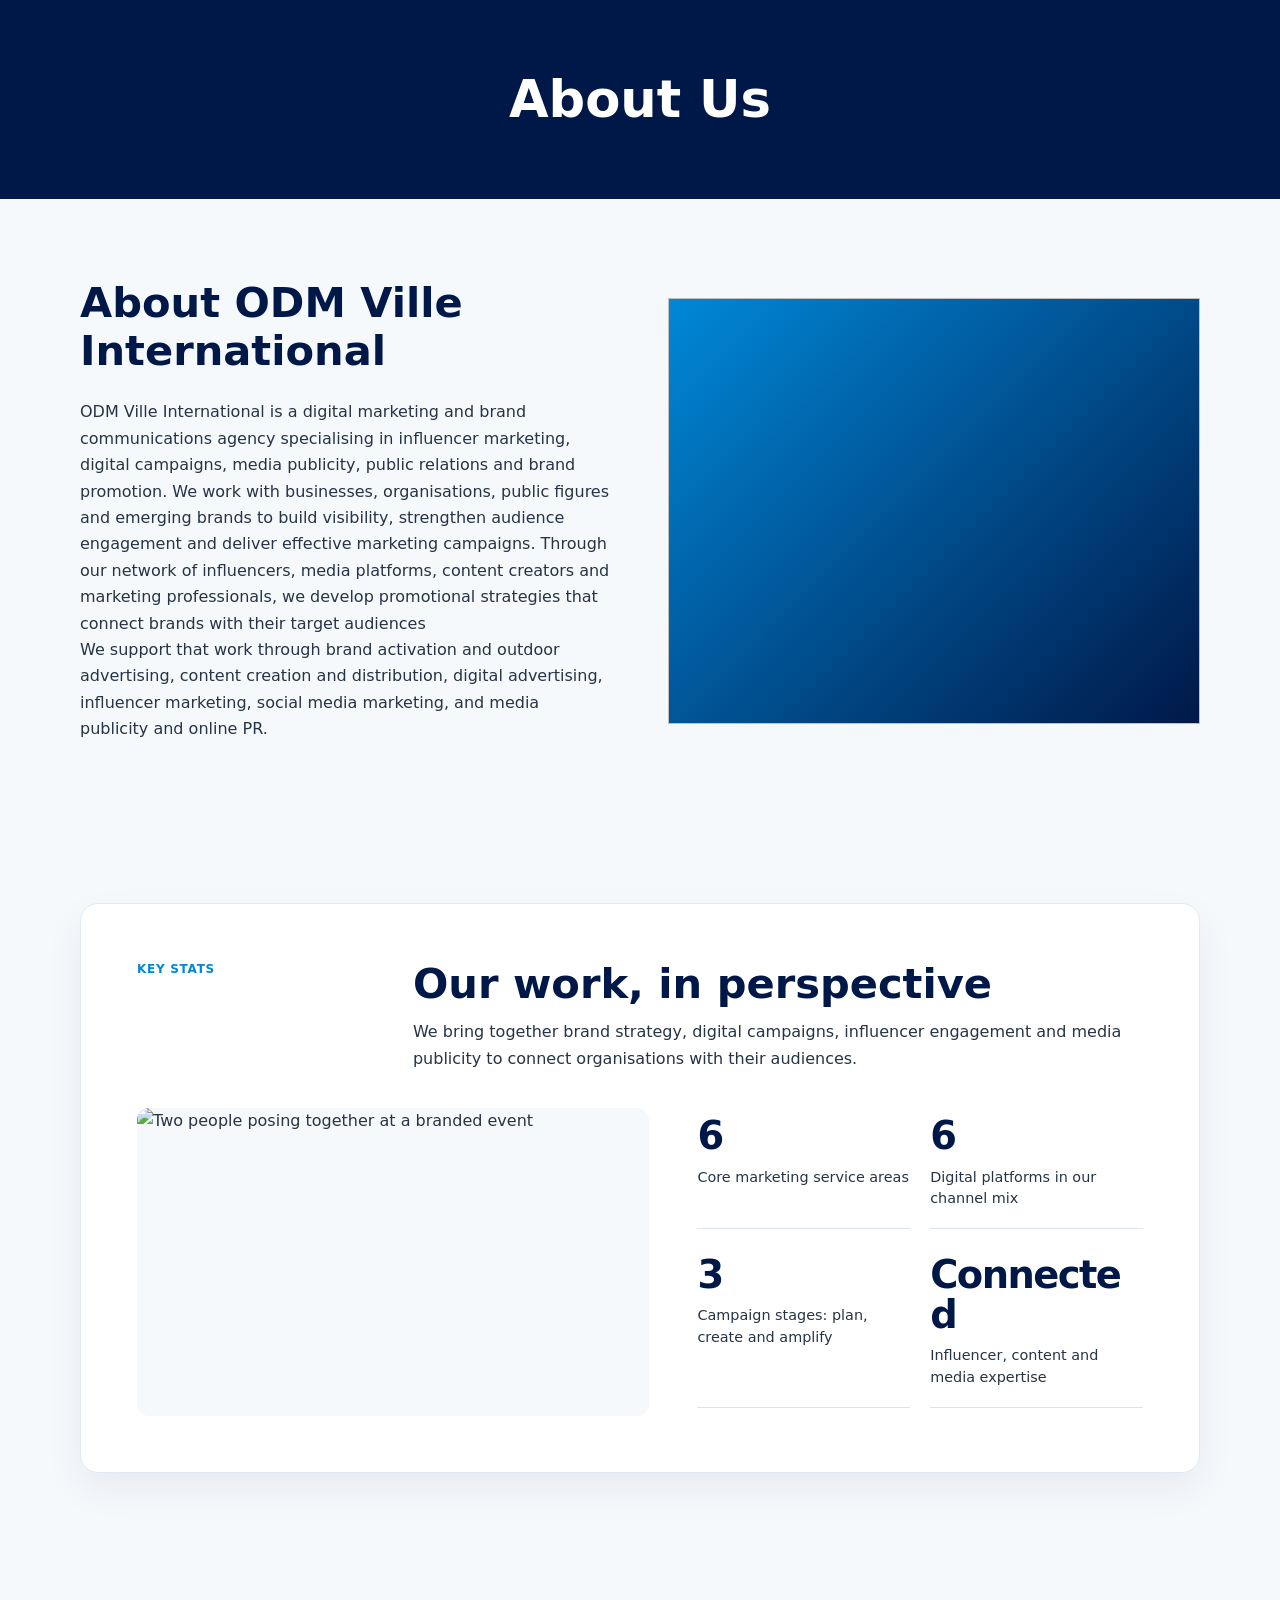
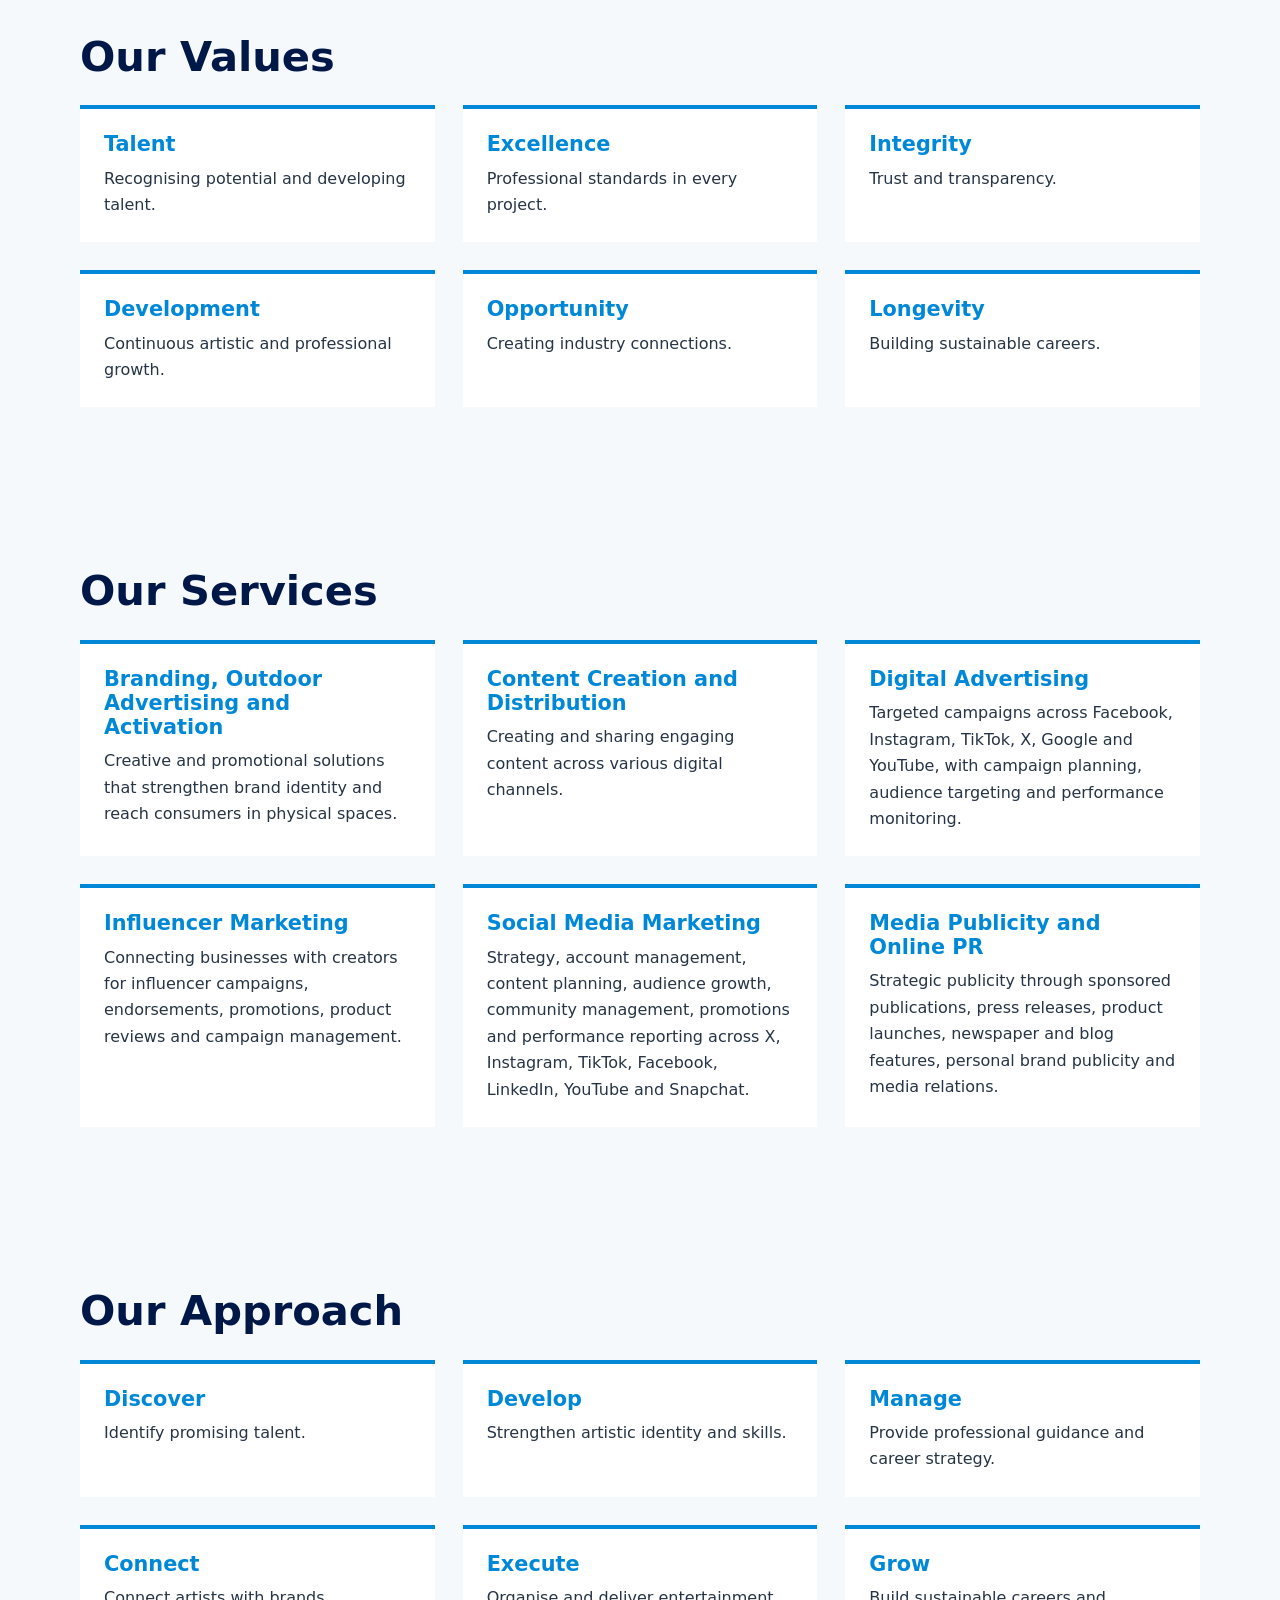
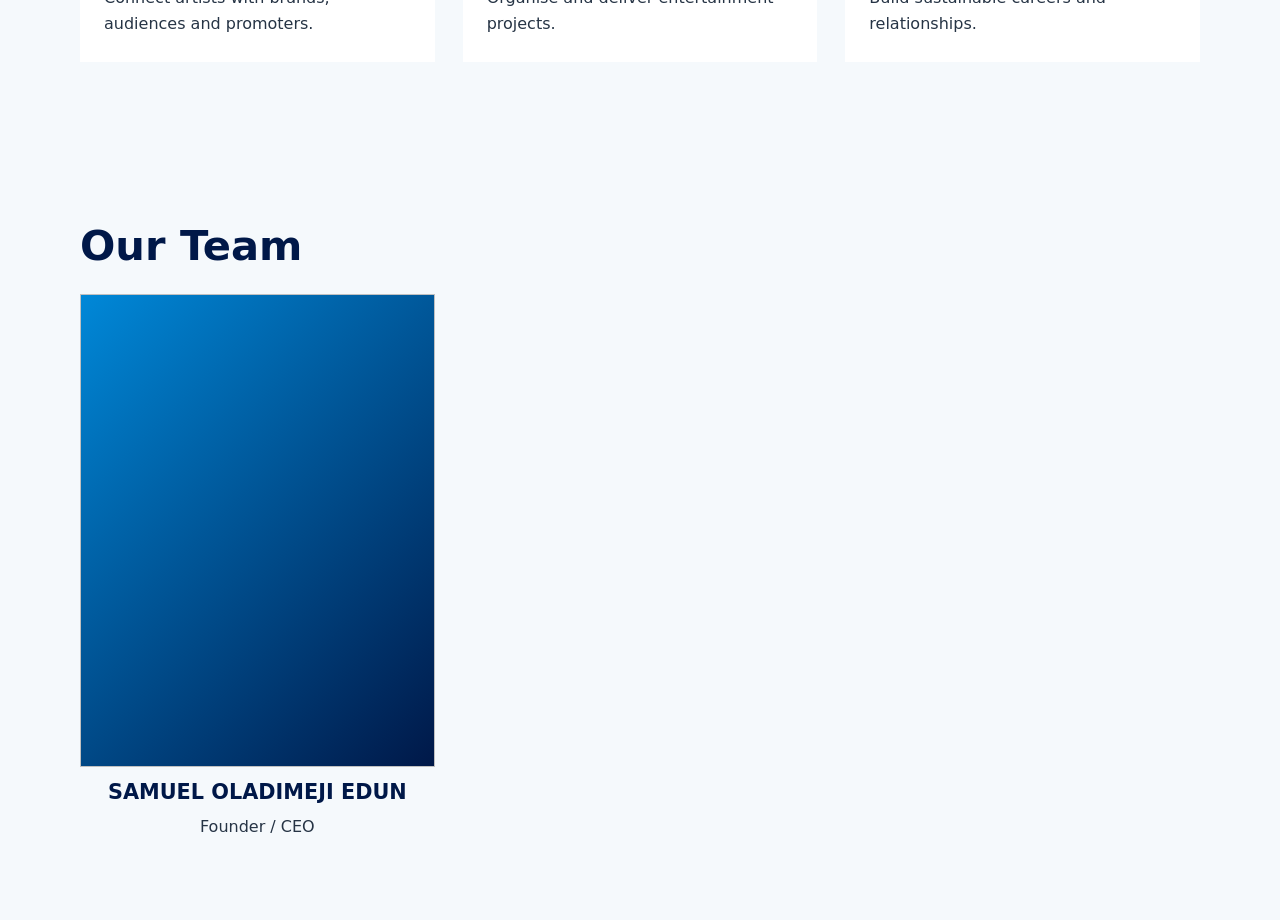
==== commit c008cd15: "Describe about updated  here" ====
--- a/about-us.html
+++ b/about-us.html
@@ -38,6 +38,50 @@
         </div>
       </div>
     </section>
+    <section class="sec alt">
+      <div class="wrap">
+        <div class="journey-panel">
+          <div class="journey-heading">
+            <span class="journey-label">KEY STATS</span>
+            <div>
+              <h2>Our work, in perspective</h2>
+              <p>
+                We bring together brand strategy, digital campaigns, influencer
+                engagement and media publicity to connect organisations with
+                their audiences.
+              </p>
+            </div>
+          </div>
+          <div class="journey-body">
+            <div class="journey-photo">
+              <img
+                data-src="images/service-2.jpg"
+                alt="Two people posing together at a branded event"
+                onerror="this.remove()"
+              />
+            </div>
+            <div class="journey-stats">
+              <div class="journey-stat">
+                <strong>6</strong>
+                <span>Core marketing service areas</span>
+              </div>
+              <div class="journey-stat">
+                <strong>6</strong>
+                <span>Digital platforms in our channel mix</span>
+              </div>
+              <div class="journey-stat">
+                <strong>3</strong>
+                <span>Campaign stages: plan, create and amplify</span>
+              </div>
+              <div class="journey-stat">
+                <strong>Connected</strong>
+                <span>Influencer, content and media expertise</span>
+              </div>
+            </div>
+          </div>
+        </div>
+      </div>
+    </section>
     <section class="sec">
       <div class="wrap">
         <h2>Our Values</h2>
--- a/css/style.css
+++ b/css/style.css
@@ -542,6 +542,84 @@
   gap: 56px;
   align-items: center;
 }
+.journey-panel {
+  padding: clamp(24px, 5vw, 56px);
+  border: 1px solid #e1eaf2;
+  border-radius: 18px;
+  background: #fff;
+  box-shadow: 0 16px 40px rgba(0, 24, 72, 0.06);
+}
+.journey-heading {
+  display: grid;
+  grid-template-columns: minmax(110px, 0.45fr) 1.55fr;
+  gap: clamp(24px, 5vw, 64px);
+  margin-bottom: 36px;
+}
+.journey-label {
+  color: var(--gold);
+  font-size: 0.75rem;
+  font-weight: 800;
+  letter-spacing: 0.06em;
+}
+.journey-heading h2,
+.journey-heading h3 {
+  margin-bottom: 12px;
+}
+.journey-heading h3 {
+  font-size: clamp(1.6rem, 3vw, 2.2rem);
+}
+.journey-heading p {
+  max-width: 720px;
+}
+.journey-body {
+  display: grid;
+  grid-template-columns: 1.15fr 1fr;
+  gap: clamp(24px, 4vw, 48px);
+  align-items: center;
+}
+.journey-photo {
+  aspect-ratio: 5 / 3;
+  overflow: hidden;
+  border-radius: 12px;
+  background: var(--cream);
+}
+.journey-photo img {
+  width: 100%;
+  height: 100%;
+  object-fit: cover;
+}
+.journey-stats {
+  display: grid;
+  grid-template-columns: repeat(2, minmax(0, 1fr));
+  gap: 26px 20px;
+}
+.journey-stat {
+  min-width: 0;
+  padding-bottom: 18px;
+  border-bottom: 1px solid var(--mist);
+}
+.journey-stat strong {
+  display: block;
+  margin-bottom: 10px;
+  color: var(--ink);
+  font: 800 clamp(1.5rem, 3vw, 2.5rem) / 1.05 system-ui, sans-serif;
+  letter-spacing: -0.04em;
+  overflow-wrap: anywhere;
+}
+.journey-stat span {
+  display: block;
+  font-size: 0.9rem;
+  line-height: 1.5;
+}
+.digital-progress {
+  display: grid;
+  grid-template-columns: repeat(3, minmax(0, 1fr));
+  gap: 24px;
+  margin: 32px 0 24px;
+}
+.digital-progress .bar {
+  margin: 0;
+}
 .bar {
   margin: 16px 0;
 }
@@ -805,8 +883,14 @@
   .g3,
   .g4,
   .g2,
-  .split {
+  .split,
+  .journey-heading,
+  .journey-body {
     grid-template-columns: 1fr;
+  }
+  .digital-progress {
+    grid-template-columns: 1fr;
+    gap: 18px;
   }
   .campaign-heading {
     align-items: start;
@@ -848,6 +932,11 @@
     padding: 56px 0;
   }
 }
+@media (max-width: 520px) {
+  .journey-stats {
+    grid-template-columns: 1fr;
+  }
+}
 @media (hover: none) {
   .gallery-card figcaption {
     opacity: 1;
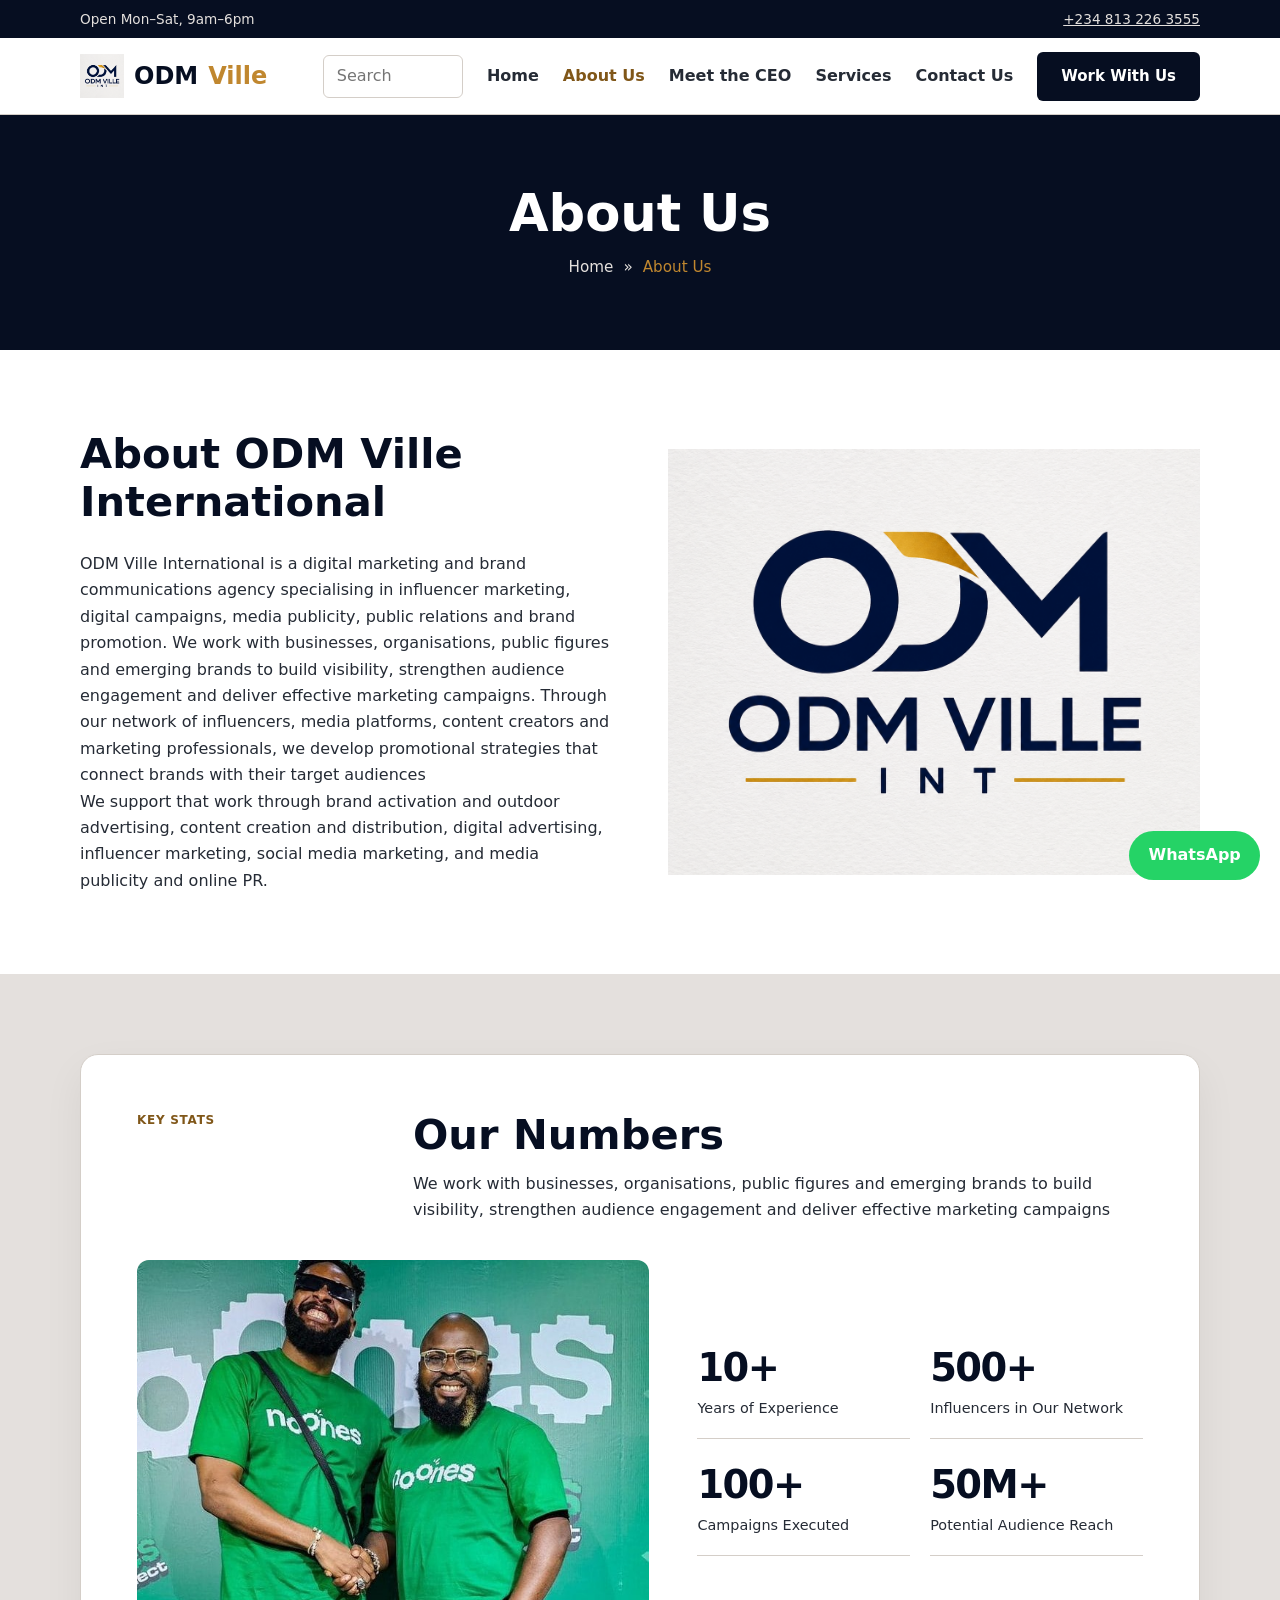
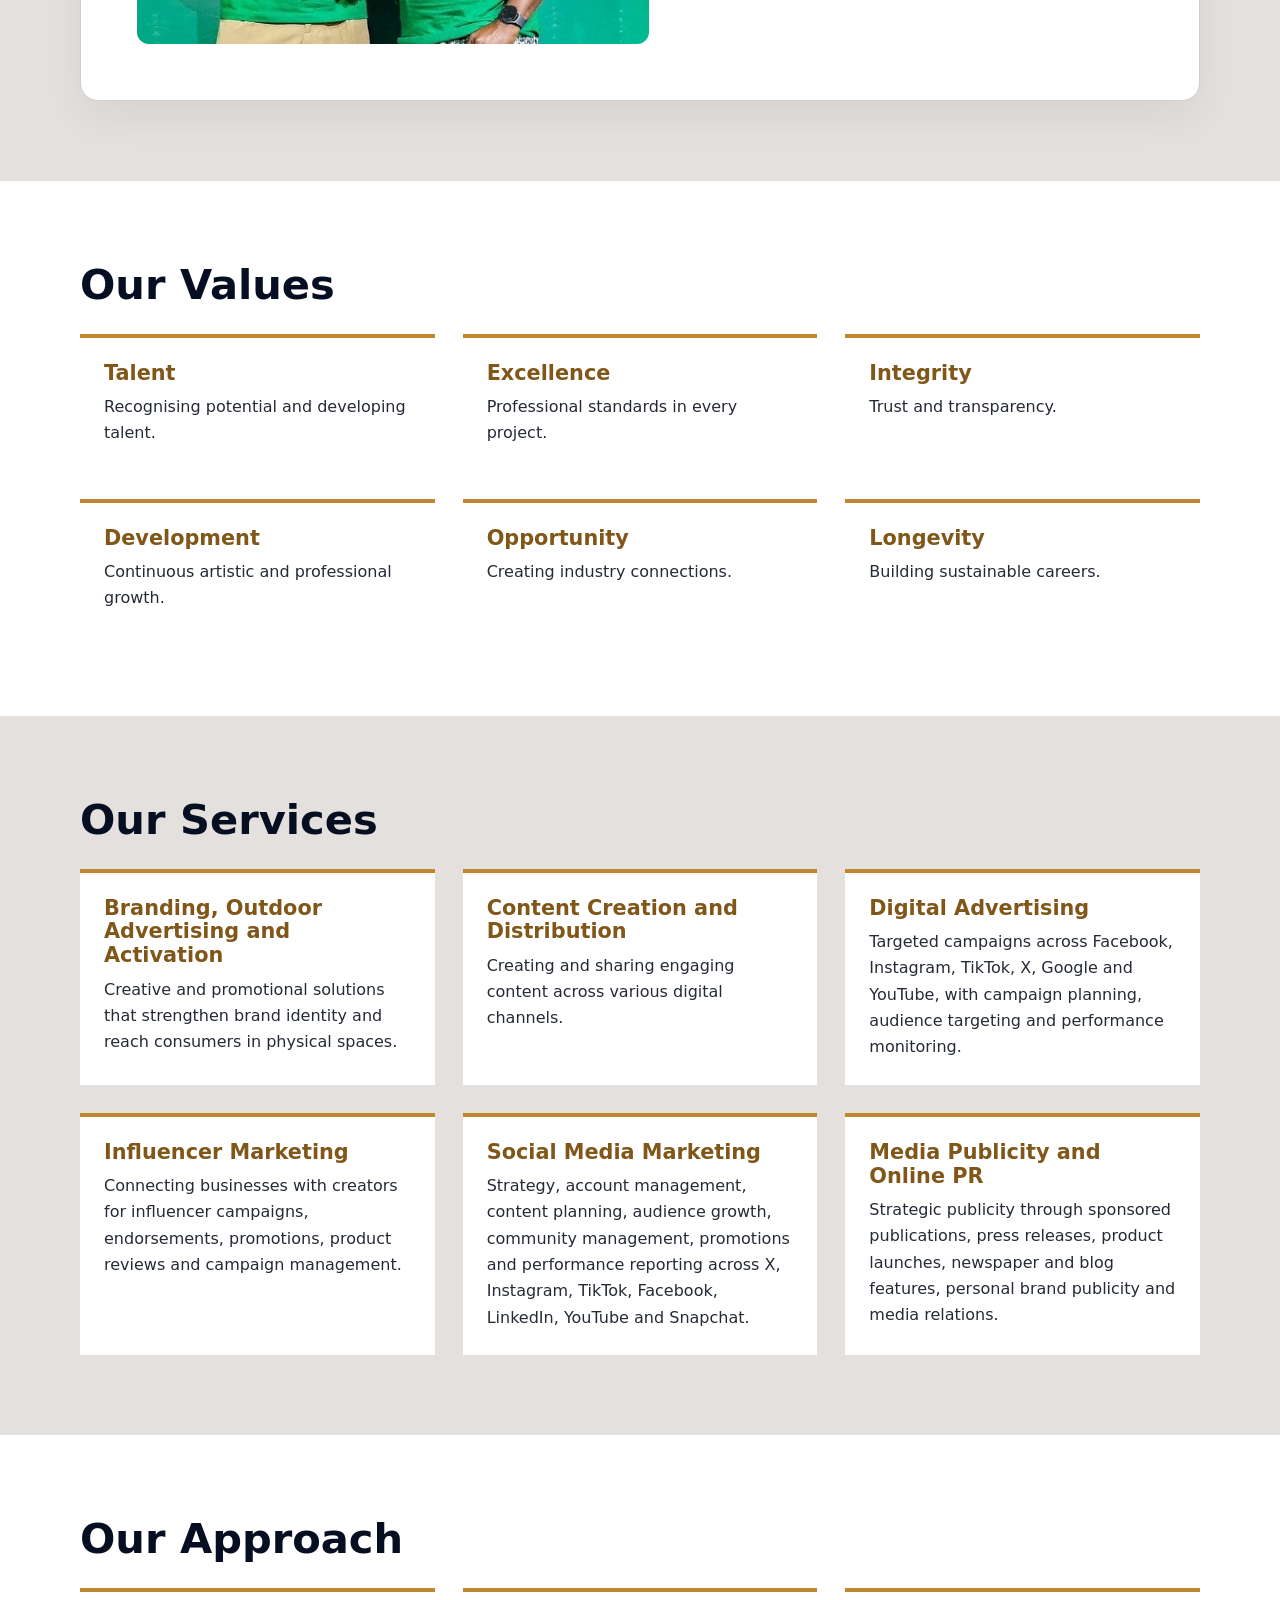
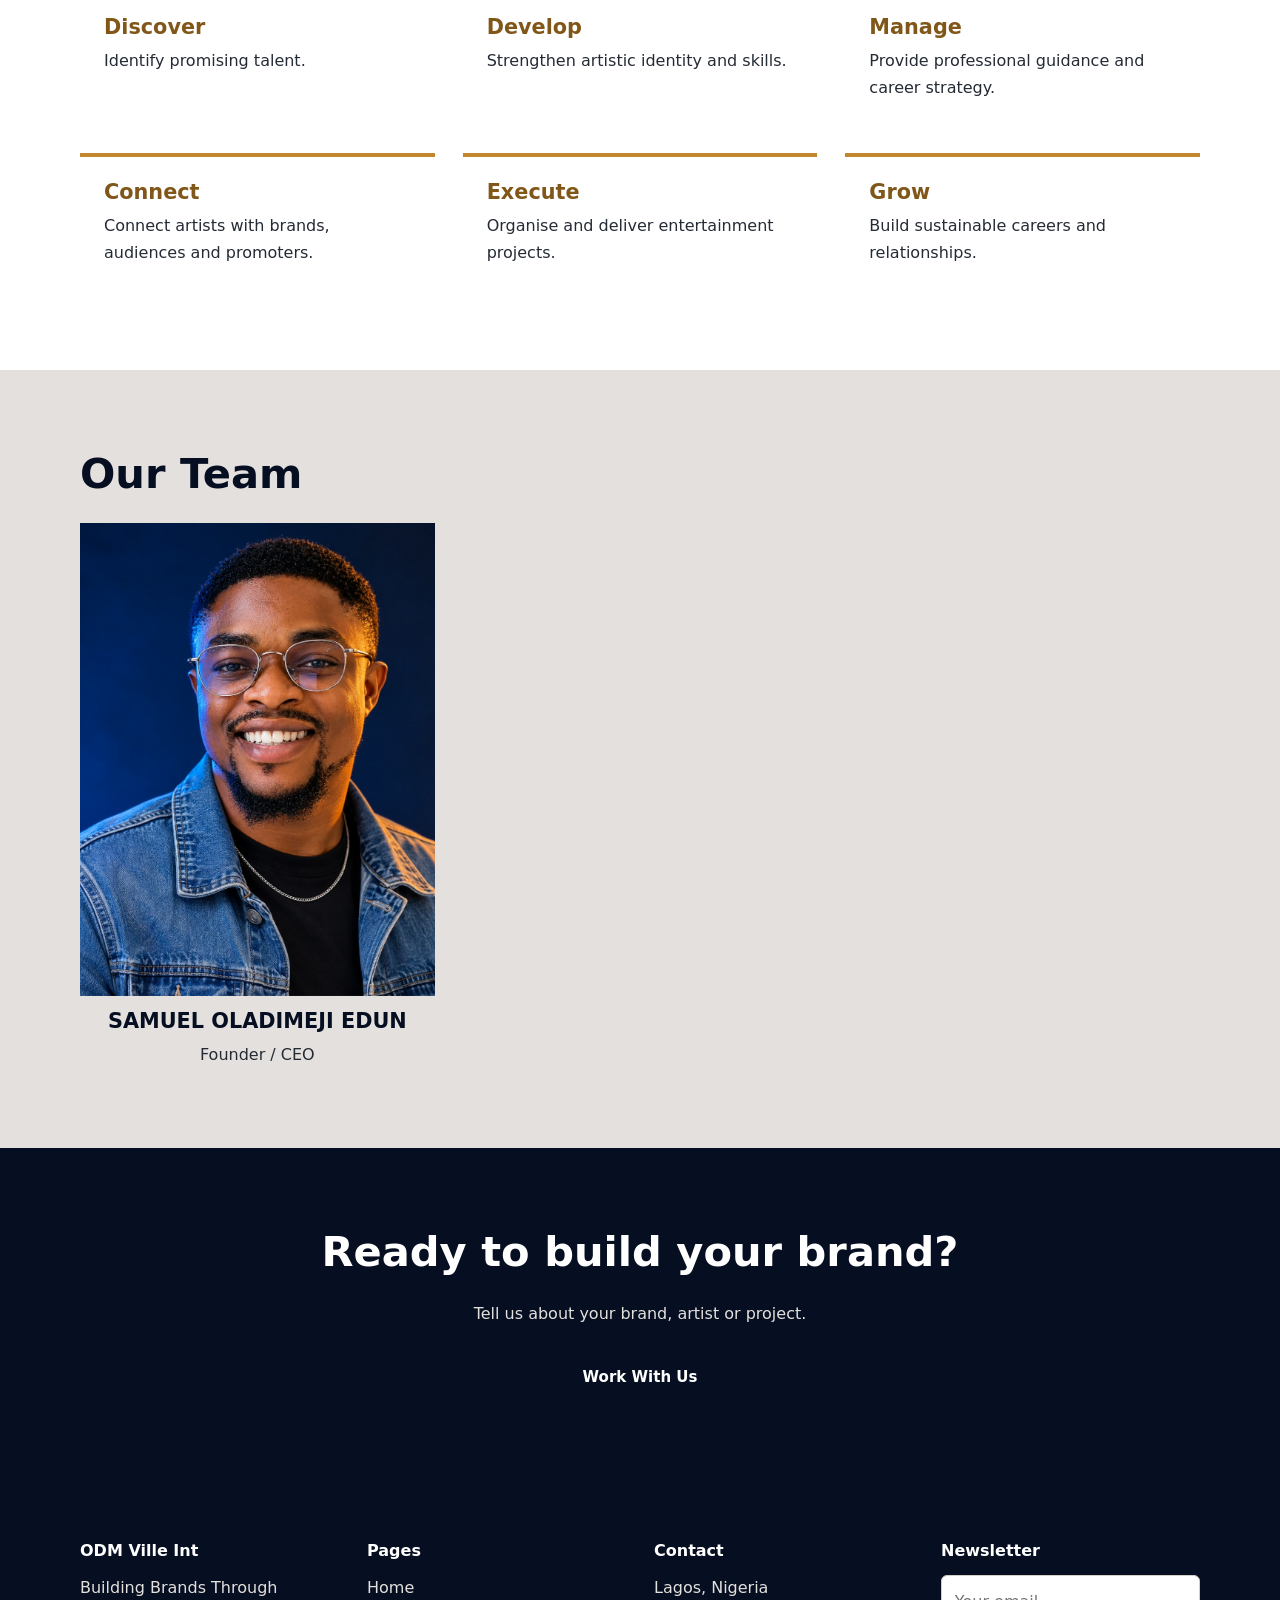
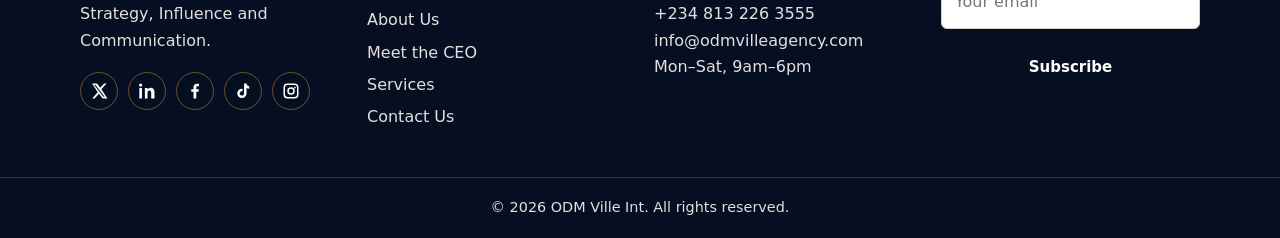
==== commit 3cdf4145: "favicon change update" ====
--- a/about-us.html
+++ b/about-us.html
@@ -44,11 +44,11 @@
           <div class="journey-heading">
             <span class="journey-label">KEY STATS</span>
             <div>
-              <h2>Our work, in perspective</h2>
+              <h2>Our Numbers</h2>
               <p>
-                We bring together brand strategy, digital campaigns, influencer
-                engagement and media publicity to connect organisations with
-                their audiences.
+                We work with businesses, organisations, public figures and
+                emerging brands to build visibility, strengthen audience
+                engagement and deliver effective marketing campaigns
               </p>
             </div>
           </div>
@@ -62,20 +62,20 @@
             </div>
             <div class="journey-stats">
               <div class="journey-stat">
-                <strong>6</strong>
-                <span>Core marketing service areas</span>
-              </div>
-              <div class="journey-stat">
-                <strong>6</strong>
-                <span>Digital platforms in our channel mix</span>
-              </div>
-              <div class="journey-stat">
-                <strong>3</strong>
-                <span>Campaign stages: plan, create and amplify</span>
-              </div>
-              <div class="journey-stat">
-                <strong>Connected</strong>
-                <span>Influencer, content and media expertise</span>
+                <strong>10+</strong>
+                <span>Years of Experience</span>
+              </div>
+              <div class="journey-stat">
+                <strong>500+</strong>
+                <span>Influencers in Our Network</span>
+              </div>
+              <div class="journey-stat">
+                <strong>100+</strong>
+                <span>Campaigns Executed</span>
+              </div>
+              <div class="journey-stat">
+                <strong>50M+</strong>
+                <span>Potential Audience Reach</span>
               </div>
             </div>
           </div>
--- a/css/style.css
+++ b/css/style.css
@@ -1,9 +1,11 @@
 :root {
-  --ink: #001848;
-  --gold: #0088d8;
-  --cream: #f5f9fc;
-  --mist: #dce5ed;
-  --text: #263445;
+  --ink: #060e21;
+  --gold: #c0872f;
+  --gold-text: #805719;
+  --cream: #e4e0dd;
+  --mist: #d4cec8;
+  --text: #252b35;
+  --white: #ffffff;
   --w: 1160px;
 }
 * {
@@ -14,9 +16,11 @@
   scroll-behavior: smooth;
 }
 body {
-  font: 16px/1.65 system-ui, sans-serif;
+  font:
+    16px/1.65 system-ui,
+    sans-serif;
   color: var(--text);
-  background: #f5f9fc;
+  background: var(--white);
 }
 h1,
 h2,
@@ -55,11 +59,12 @@
 .btn {
   display: inline-block;
   background: var(--ink);
-  color: #fff;
+  color: var(--white);
   padding: 14px 24px;
   border-radius: 6px;
   font:
-    700 15px/1.4 system-ui, sans-serif;
+    700 15px/1.4 system-ui,
+    sans-serif;
   text-align: center;
   text-decoration: none;
   border: 0;
@@ -71,16 +76,16 @@
 }
 .btn:hover {
   background: var(--gold);
-  color: #fff;
+  color: var(--ink);
 }
 .btn.line {
   background: none;
   border: 2px solid var(--gold);
-  color: var(--gold);
+  color: var(--gold-text);
 }
 .ph {
   position: relative;
-  background: linear-gradient(135deg, #0088d8, #001848);
+  background: linear-gradient(135deg, var(--gold), var(--ink));
   overflow: hidden;
   aspect-ratio: 5/4;
 }
@@ -90,10 +95,11 @@
   width: 100%;
   height: 100%;
   object-fit: cover;
+  aspect-ratio: 5/3; 
 }
 .top {
   background: var(--ink);
-  color: #e8eef5;
+  color: var(--cream);
   font-size: 0.85rem;
   padding: 8px 0;
 }
@@ -104,11 +110,11 @@
   flex-wrap: wrap;
 }
 header.main {
-  background: #fff;
+  background: var(--white);
   position: sticky;
   top: 0;
   z-index: 20;
-  box-shadow: 0 1px 0 #dce5ed;
+  box-shadow: 0 1px 0 var(--mist);
 }
 header.main .wrap {
   display: flex;
@@ -121,7 +127,8 @@
   align-items: center;
   gap: 10px;
   font:
-    800 1.5rem system-ui, sans-serif;
+    800 1.5rem system-ui,
+    sans-serif;
   color: var(--ink);
   text-decoration: none;
   margin-right: auto;
@@ -146,10 +153,10 @@
 }
 header.main nav a:hover,
 header.main nav a.on {
-  color: var(--gold);
+  color: var(--gold-text);
 }
 .search {
-  border: 1px solid #dce5ed;
+  border: 1px solid var(--mist);
   border-radius: 6px;
   padding: 0.45em 0.8em;
   font: inherit;
@@ -164,10 +171,10 @@
   max-height: 60vh;
   overflow: auto;
   padding: 8px;
-  border: 1px solid #dce5ed;
+  border: 1px solid var(--mist);
   border-radius: 6px;
-  background: #fff;
-  box-shadow: 0 8px 24px rgba(0, 24, 72, 0.16);
+  background: var(--white);
+  box-shadow: 0 8px 24px rgba(6, 14, 33, 0.16);
 }
 .search-results[hidden] {
   display: none;
@@ -186,7 +193,7 @@
 .search-results a:hover,
 .search-results a:focus-visible {
   background: var(--cream);
-  color: var(--gold);
+  color: var(--gold-text);
 }
 .search-results p {
   padding: 8px 10px;
@@ -233,8 +240,8 @@
   inset: 0;
   background: linear-gradient(
     90deg,
-    rgba(0, 24, 72, 0.88),
-    rgba(0, 24, 72, 0.3)
+    rgba(6, 14, 33, 0.88),
+    rgba(6, 14, 33, 0.3)
   );
 }
 .slide .txt {
@@ -246,13 +253,13 @@
   justify-content: center;
   align-items: flex-start;
   gap: 18px;
-  color: #fff;
+  color: var(--white);
   max-width: 640px;
   margin-left: max(20px, calc((100vw - var(--w)) / 2 + 20px));
   padding-right: 20px;
 }
 .slide h1 {
-  color: #fff;
+  color: var(--white);
   font-size: clamp(2.2rem, 5.5vw, 4rem);
 }
 .slide p {
@@ -272,9 +279,10 @@
   border-radius: 50%;
   border: 2px solid var(--gold);
   background: var(--ink);
-  color: #fff;
+  color: var(--white);
   font:
-    700 18px system-ui, sans-serif;
+    700 18px system-ui,
+    sans-serif;
   cursor: pointer;
   transition:
     background-color 300ms ease,
@@ -287,7 +295,7 @@
 }
 .banner {
   background: var(--ink);
-  color: #fff;
+  color: var(--white);
   padding: 70px 0;
   text-align: center;
 }
@@ -302,7 +310,7 @@
   gap: 10px;
   padding: 12px 20px;
   background: var(--ink);
-  color: #dce5ed;
+  color: var(--cream);
   font-size: 0.95rem;
 }
 .breadcrumbs a {
@@ -341,22 +349,22 @@
   grid-template-columns: repeat(4, 1fr);
 }
 .card {
-  background: #fff;
-  border: 1px solid #e1eaf2;
+  background: var(--white);
+  border: 1px solid var(--mist);
 }
 .card .body {
   padding: 22px;
 }
 .card h4 {
   margin: 0 0 14px;
-  color: var(--gold);
+  color: var(--gold-text);
   font-size: 0.95rem;
 }
 .card .body p + p {
   margin-top: 14px;
 }
 .card .more {
-  color: var(--gold);
+  color: var(--gold-text);
   font-weight: 700;
   text-decoration: none;
 }
@@ -378,7 +386,7 @@
 }
 
 #selected-campaigns {
-  background: #eef4f8;
+  background: var(--cream);
 }
 .campaign-heading {
   display: flex;
@@ -392,12 +400,12 @@
 }
 .campaign-heading > p {
   max-width: 470px;
-  color: #5e6d7d;
+  color: #5a5752;
   font-size: 1.05rem;
 }
 .eyebrow,
 .campaign-brand {
-  color: var(--gold);
+  color: var(--gold-text);
   font-size: 0.78rem;
   font-weight: 800;
   letter-spacing: 0.12em;
@@ -412,12 +420,14 @@
   overflow: hidden;
   border: 0;
   border-radius: 12px;
-  box-shadow: 0 12px 36px rgba(0, 24, 72, 0.08);
-  transition: transform 260ms ease, box-shadow 260ms ease;
+  box-shadow: 0 12px 36px rgba(6, 14, 33, 0.08);
+  transition:
+    transform 260ms ease,
+    box-shadow 260ms ease;
 }
 .campaign-card:hover {
   transform: translateY(-5px);
-  box-shadow: 0 18px 44px rgba(0, 24, 72, 0.14);
+  box-shadow: 0 18px 44px rgba(6, 14, 33, 0.14);
 }
 .campaign-media {
   position: relative;
@@ -443,7 +453,7 @@
   position: absolute;
   inset: auto 0 0;
   height: 38%;
-  background: linear-gradient(transparent, rgba(0, 24, 72, 0.58));
+  background: linear-gradient(transparent, rgba(6, 14, 33, 0.58));
   pointer-events: none;
 }
 .campaign-video::after {
@@ -457,8 +467,8 @@
   padding: 7px 10px;
   border: 1px solid rgba(255, 255, 255, 0.55);
   border-radius: 999px;
-  background: rgba(0, 24, 72, 0.72);
-  color: #fff;
+  background: rgba(6, 14, 33, 0.72);
+  color: var(--white);
   font-size: 0.72rem;
   font-weight: 800;
   letter-spacing: 0.04em;
@@ -473,7 +483,7 @@
   font-size: 1.35rem;
 }
 .campaign-details p {
-  color: #536274;
+  color: #5a5752;
   line-height: 1.58;
 }
 .campaign-details p + p {
@@ -509,13 +519,13 @@
   max-height: min(80vh, 700px);
   margin: auto;
   padding: 30px;
-  border: 1px solid #e1eaf2;
+  border: 1px solid var(--mist);
   border-radius: 10px;
   color: var(--text);
-  box-shadow: 0 18px 60px rgba(0, 24, 72, 0.3);
+  box-shadow: 0 18px 60px rgba(6, 14, 33, 0.3);
 }
 .service-dialog::backdrop {
-  background: rgba(0, 16, 47, 0.72);
+  background: rgba(6, 14, 33, 0.72);
 }
 .service-dialog h2 {
   padding-right: 36px;
@@ -528,7 +538,9 @@
   border: 0;
   background: none;
   color: var(--ink);
-  font: 700 1.8rem/1 system-ui, sans-serif;
+  font:
+    700 1.8rem/1 system-ui,
+    sans-serif;
   cursor: pointer;
 }
 .vm .box {
@@ -544,10 +556,10 @@
 }
 .journey-panel {
   padding: clamp(24px, 5vw, 56px);
-  border: 1px solid #e1eaf2;
+  border: 1px solid var(--mist);
   border-radius: 18px;
-  background: #fff;
-  box-shadow: 0 16px 40px rgba(0, 24, 72, 0.06);
+  background: var(--white);
+  box-shadow: 0 16px 40px rgba(6, 14, 33, 0.06);
 }
 .journey-heading {
   display: grid;
@@ -556,7 +568,7 @@
   margin-bottom: 36px;
 }
 .journey-label {
-  color: var(--gold);
+  color: var(--gold-text);
   font-size: 0.75rem;
   font-weight: 800;
   letter-spacing: 0.06em;
@@ -578,7 +590,7 @@
   align-items: center;
 }
 .journey-photo {
-  aspect-ratio: 5 / 3;
+  aspect-ratio: 4/ 3;
   overflow: hidden;
   border-radius: 12px;
   background: var(--cream);
@@ -602,7 +614,9 @@
   display: block;
   margin-bottom: 10px;
   color: var(--ink);
-  font: 800 clamp(1.5rem, 3vw, 2.5rem) / 1.05 system-ui, sans-serif;
+  font:
+    800 clamp(1.5rem, 3vw, 2.5rem) / 1.05 system-ui,
+    sans-serif;
   letter-spacing: -0.04em;
   overflow-wrap: anywhere;
 }
@@ -652,17 +666,19 @@
   overflow: hidden;
   aspect-ratio: 4/3;
   margin: 0;
-  border: 1px solid rgba(255, 255, 255, .7);
+  border: 1px solid rgba(255, 255, 255, 0.7);
   border-radius: 14px;
   background: var(--ink);
-  box-shadow: 0 8px 24px rgba(0, 24, 72, .12);
+  box-shadow: 0 8px 24px rgba(6, 14, 33, 0.12);
   isolation: isolate;
 }
 .gallery-card img {
   width: 100%;
   height: 100%;
   object-fit: cover;
-  transition: transform 500ms ease, filter 500ms ease;
+  transition:
+    transform 500ms ease,
+    filter 500ms ease;
 }
 .gallery-card figcaption {
   position: absolute;
@@ -671,22 +687,25 @@
   flex-direction: column;
   gap: 2px;
   padding: 14px 16px;
-  border: 1px solid rgba(255, 255, 255, .35);
+  border: 1px solid rgba(255, 255, 255, 0.35);
   border-radius: 10px;
-  background: rgba(0, 24, 72, .42);
-  color: #fff;
+  background: rgba(6, 14, 33, 0.42);
+  color: var(--white);
   opacity: 0;
   transform: translateY(10px);
   backdrop-filter: blur(12px);
   -webkit-backdrop-filter: blur(12px);
-  transition: opacity 250ms ease, transform 250ms ease, background 250ms ease;
+  transition:
+    opacity 250ms ease,
+    transform 250ms ease,
+    background 250ms ease;
 }
 .gallery-card figcaption span {
   font-size: 1.1rem;
   font-weight: 800;
 }
 .gallery-card figcaption small {
-  color: rgba(255, 255, 255, .85);
+  color: rgba(255, 255, 255, 0.85);
 }
 .gallery-card:hover img,
 .gallery-card:focus-within img {
@@ -697,7 +716,7 @@
 .gallery-card:focus-within figcaption {
   opacity: 1;
   transform: translateY(0);
-  background: rgba(0, 24, 72, .58);
+  background: rgba(6, 14, 33, 0.58);
 }
 .brand-grid {
   display: grid;
@@ -710,8 +729,8 @@
   justify-content: center;
   aspect-ratio: 3/2;
   padding: 18px;
-  background: #fff;
-  border: 1px solid #e1eaf2;
+  background: var(--white);
+  border: 1px solid var(--mist);
   border-radius: 6px;
 }
 .brand-logo img {
@@ -720,46 +739,47 @@
   object-fit: contain;
 }
 .client-name {
-  color: #001848;
+  color: var(--ink);
   font-size: 18px;
   font-weight: 700;
 }
 .testimonial {
-  color: #263445;
+  color: var(--text);
   font-size: 16px;
 }
 .cta {
   background: var(--ink);
-  color: #fff;
+  color: var(--white);
   text-align: center;
   padding: 80px 0;
 }
 .cta h2 {
-  color: #fff;
+  color: var(--white);
 }
 .cta p {
   margin-bottom: 26px;
-  color: #dce5ed;
+  color: var(--cream);
 }
 .stat {
   text-align: center;
   padding: 30px;
-  background: #fff;
-  border: 1px solid #e1eaf2;
+  background: var(--white);
+  border: 1px solid var(--mist);
 }
 .stat strong {
   display: block;
   font:
-    800 3rem system-ui, sans-serif;
+    800 3rem system-ui,
+    sans-serif;
   color: var(--gold);
 }
 .step {
   padding: 24px;
   border-top: 4px solid var(--gold);
-  background: #fff;
+  background: var(--white);
 }
 .step h3 {
-  color: var(--gold);
+  color: var(--gold-text);
 }
 .person {
   text-align: center;
@@ -777,7 +797,7 @@
 textarea {
   font: inherit;
   padding: 0.8em;
-  border: 1px solid #dce5ed;
+  border: 1px solid var(--mist);
   border-radius: 6px;
   width: 100%;
 }
@@ -786,31 +806,31 @@
 }
 .contact-enquiry {
   background: var(--ink);
-  color: #fff;
+  color: var(--white);
 }
 .contact-enquiry h2 {
-  color: #fff;
+  color: var(--white);
   font-size: 36px;
 }
 .contact-enquiry p {
-  color: #dce5ed;
+  color: var(--cream);
   font-size: 16px;
 }
 .contact-enquiry input,
 .contact-enquiry textarea {
-  background: #fff;
+  background: var(--white);
   color: var(--text);
 }
 .contact-enquiry .btn {
   background: var(--gold);
-  color: #fff;
+  color: var(--ink);
 }
 .contact-enquiry .btn:hover {
-  background: #00a8e8;
+  background: #a56f22;
 }
 footer {
-  background: #00102f;
-  color: #c9d5e4;
+  background: var(--ink);
+  color: var(--cream);
   padding: 60px 0 0;
 }
 footer h4 {
@@ -839,9 +859,9 @@
   width: 38px;
   height: 38px;
   margin: 0;
-  border: 1px solid #5a6d8d;
+  border: 1px solid rgba(192, 135, 47, 0.55);
   border-radius: 50%;
-  color: #fff;
+  color: var(--white);
   transition:
     background-color 200ms ease,
     border-color 200ms ease,
@@ -861,7 +881,7 @@
   fill: currentColor;
 }
 footer .copy {
-  border-top: 1px solid #243b60;
+  border-top: 1px solid rgba(192, 135, 47, 0.35);
   margin-top: 40px;
   padding: 18px 0;
   text-align: center;
@@ -919,11 +939,11 @@
     top: 76px;
     left: 0;
     right: 0;
-    background: #fff;
+    background: var(--white);
     flex-direction: column;
     padding: 20px;
     gap: 16px;
-    border-top: 1px solid #dce5ed;
+    border-top: 1px solid var(--mist);
   }
   header.main nav.open {
     display: flex;
@@ -941,7 +961,7 @@
   .gallery-card figcaption {
     opacity: 1;
     transform: translateY(0);
-    background: rgba(0, 24, 72, .5);
+    background: rgba(6, 14, 33, 0.5);
   }
   .gallery-card:active img {
     transform: scale(1.04);
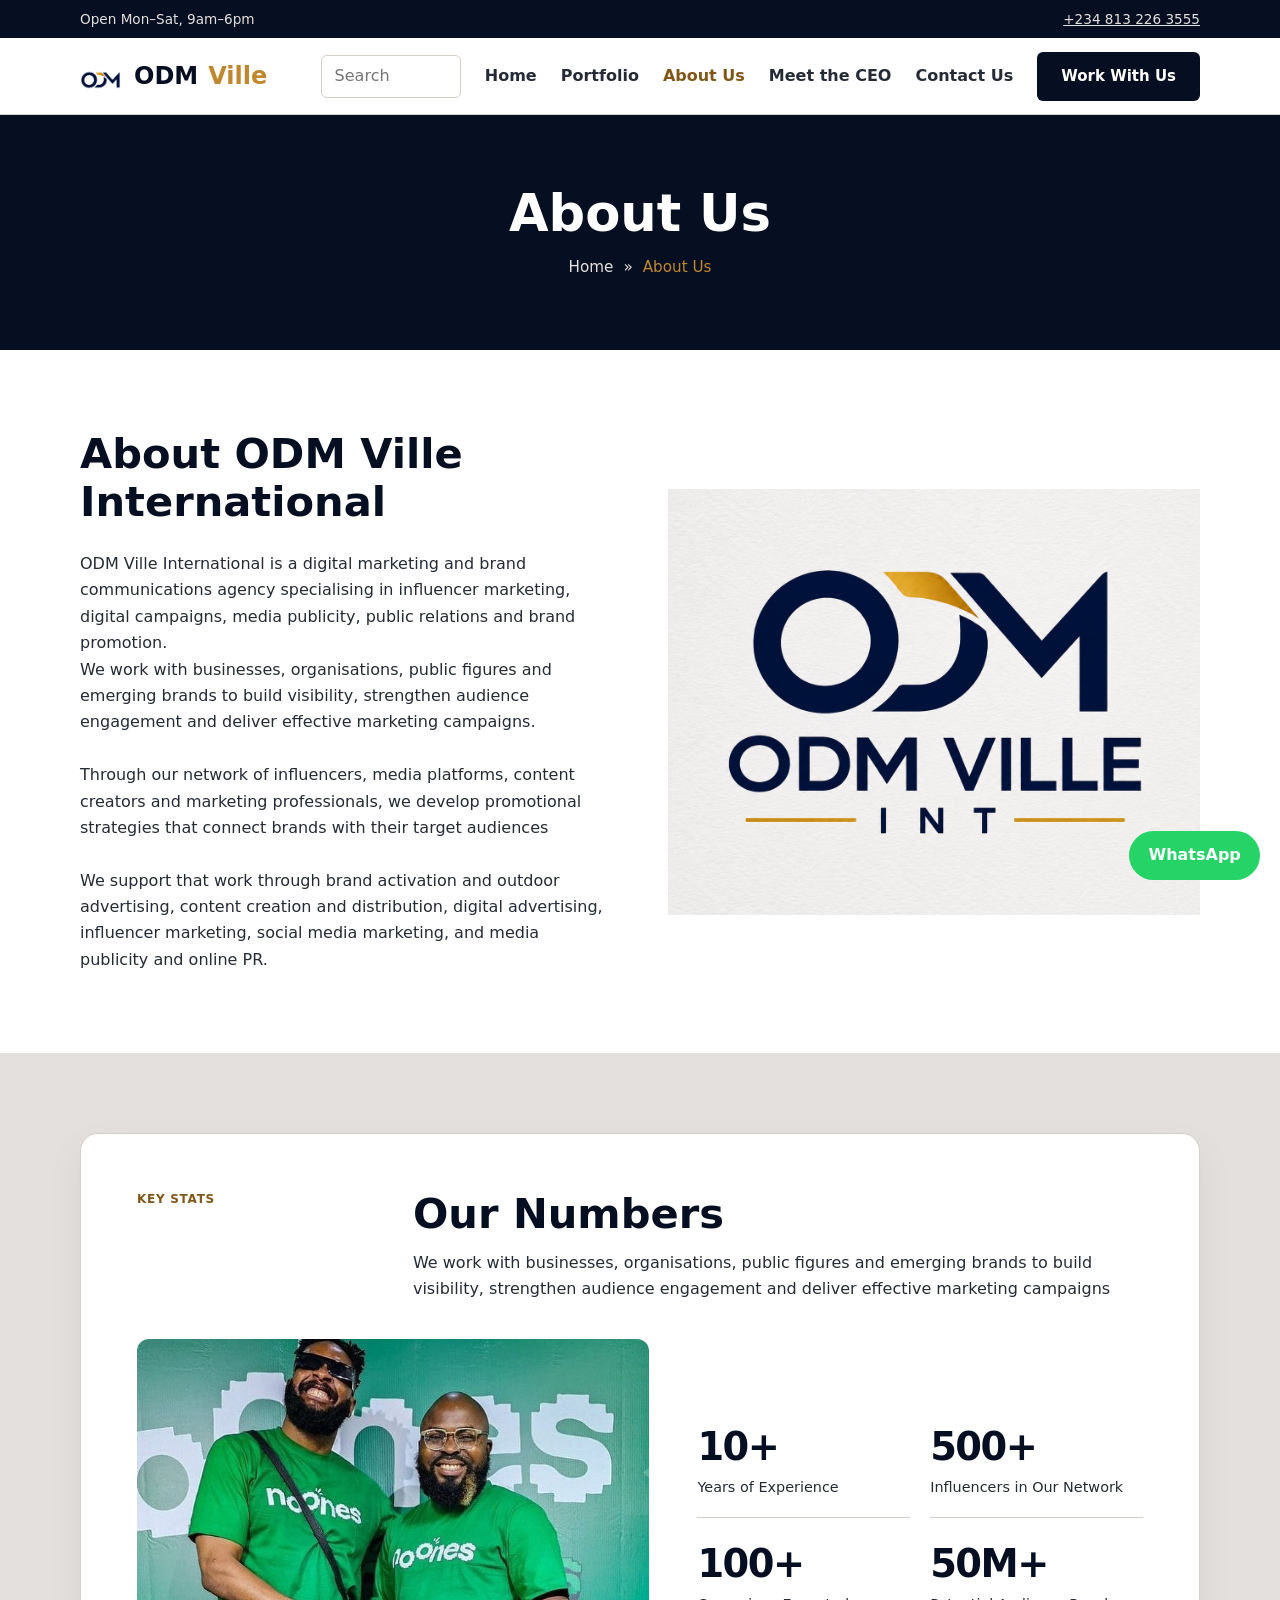
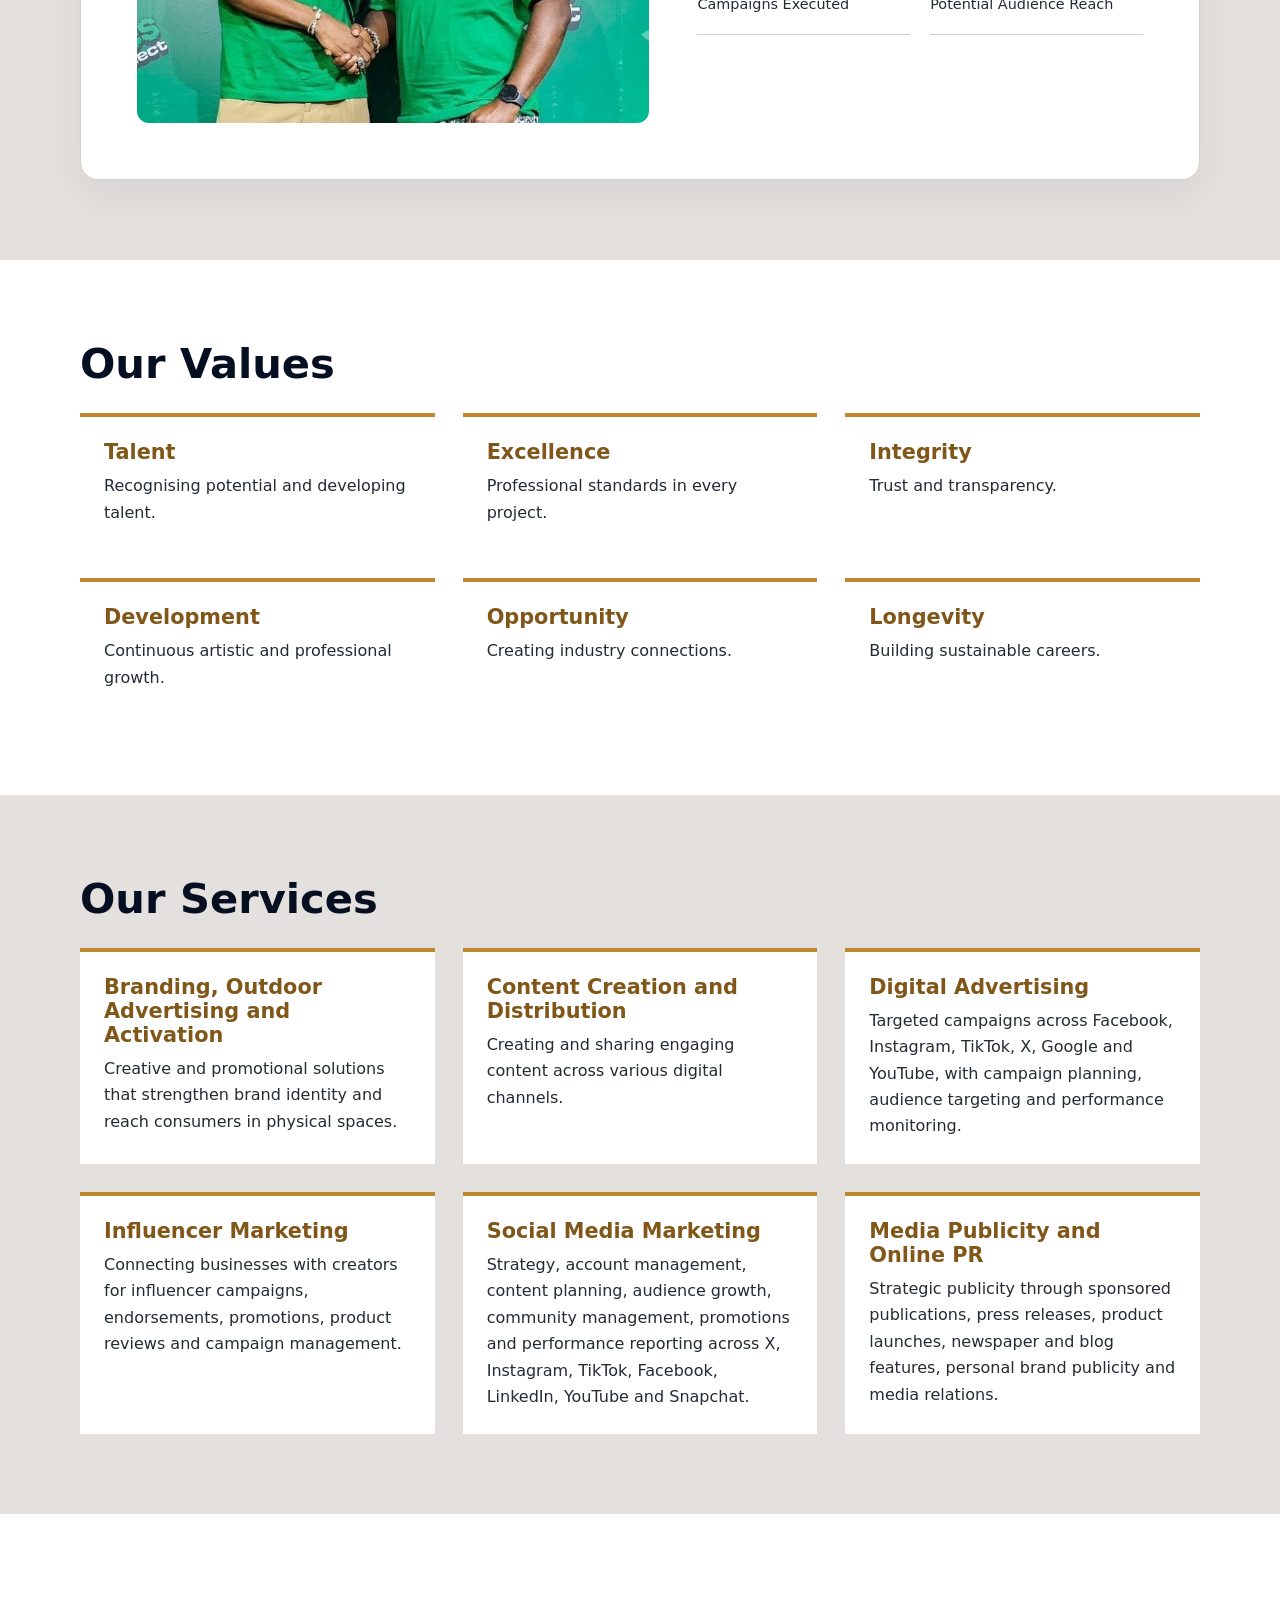
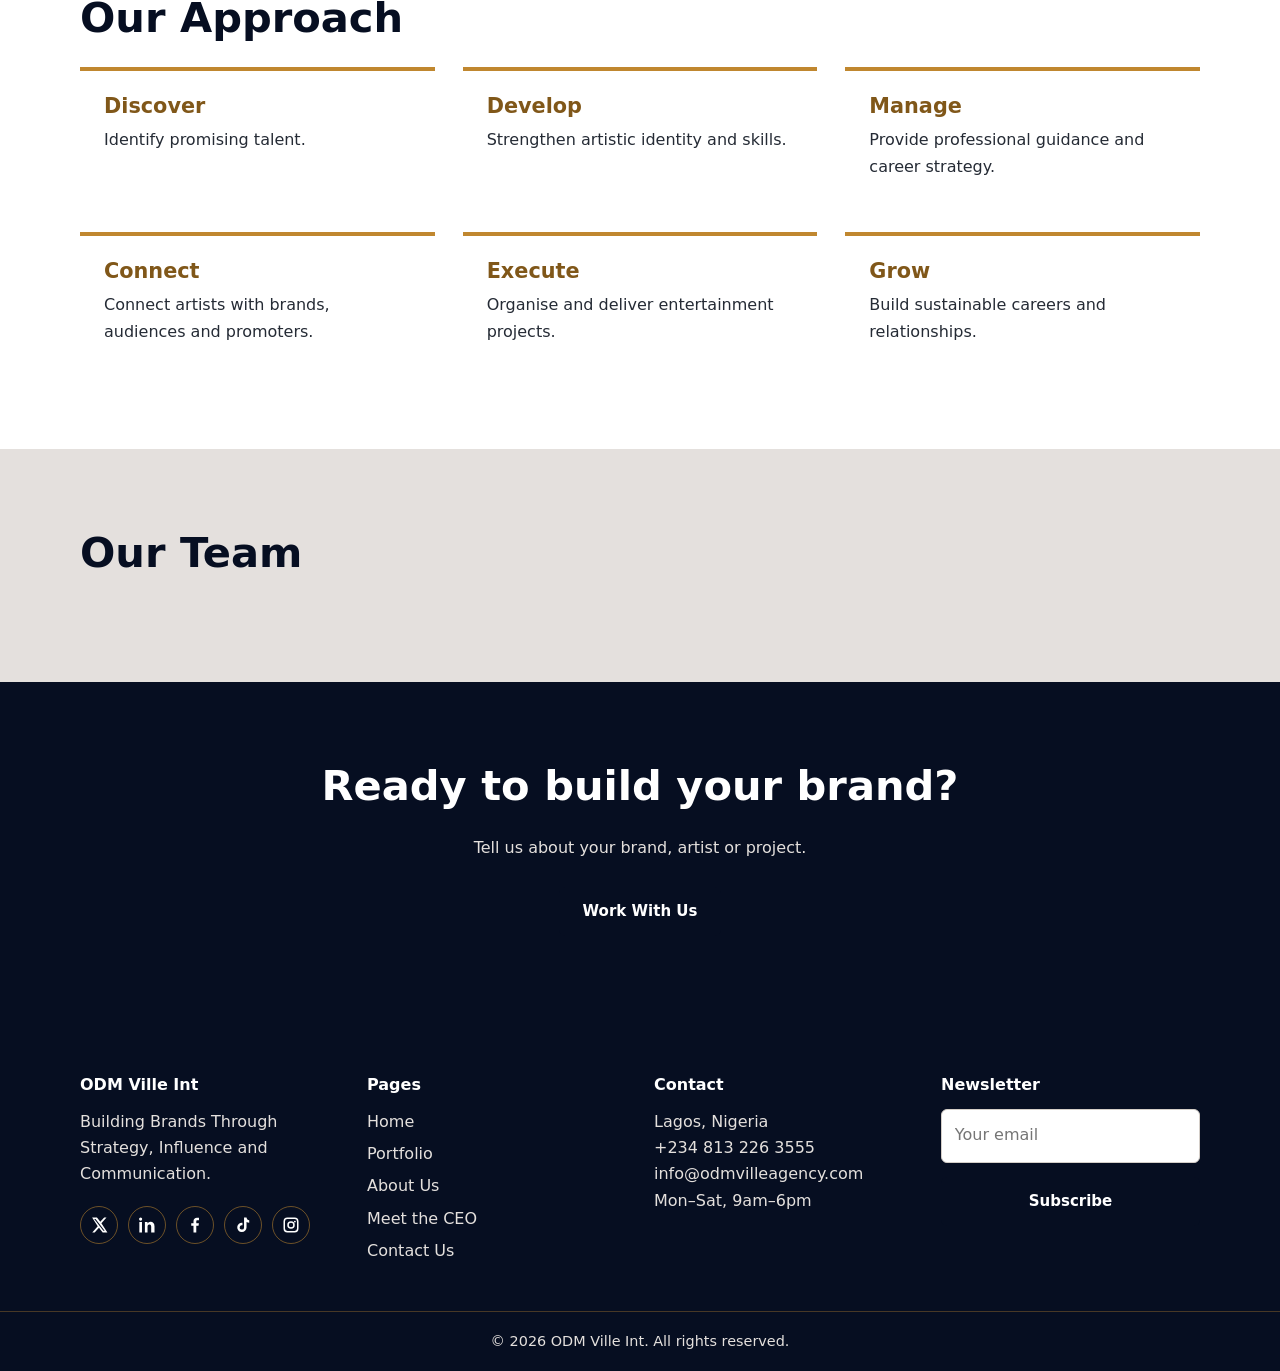
==== commit 11ad3e6b: "envelope package here" ====
--- a/about-us.html
+++ b/about-us.html
@@ -4,7 +4,7 @@
     <meta charset="utf-8" />
     <meta name="viewport" content="width=device-width,initial-scale=1" />
     <title>About Us | ODM Ville Int</title>
-    <link rel="icon" type="image/webp" href="images/odm-ville-logo.webp" />
+    <link rel="icon" type="image/webp" href="images/odm-favicon-48.webp" />
     <link rel="stylesheet" href="css/style.css" />
   </head>
   <body>
@@ -18,14 +18,21 @@
           <p>
             ODM Ville International is a digital marketing and brand
             communications agency specialising in influencer marketing, digital
-            campaigns, media publicity, public relations and brand promotion. We
-            work with businesses, organisations, public figures and emerging
+            campaigns, media publicity, public relations and brand promotion.
+          </p>
+          <p>
+            We work with businesses, organisations, public figures and emerging
             brands to build visibility, strengthen audience engagement and
-            deliver effective marketing campaigns. Through our network of
-            influencers, media platforms, content creators and marketing
-            professionals, we develop promotional strategies that connect brands
-            with their target audiences
-          </p>
+            deliver effective marketing campaigns.
+          </p>
+          <br>
+          <p>
+            Through our network of influencers, media platforms, content
+            creators and marketing professionals, we develop promotional
+            strategies that connect brands with their target audiences
+          </p>
+          <br>
+
           <p>
             We support that work through brand activation and outdoor
             advertising, content creation and distribution, digital advertising,
@@ -200,7 +207,7 @@
       <div class="wrap">
         <h2>Our Team</h2>
         <div class="grid g3">
-          <div class="person">
+          <!-- <div class="person">
             <div class="ph">
               <img
                 data-src="images/team-1.jpg"
@@ -210,7 +217,7 @@
             </div>
             <h3>SAMUEL OLADIMEJI EDUN</h3>
             <p>Founder / CEO</p>
-          </div>
+          </div> -->
         </div>
       </div>
     </section>
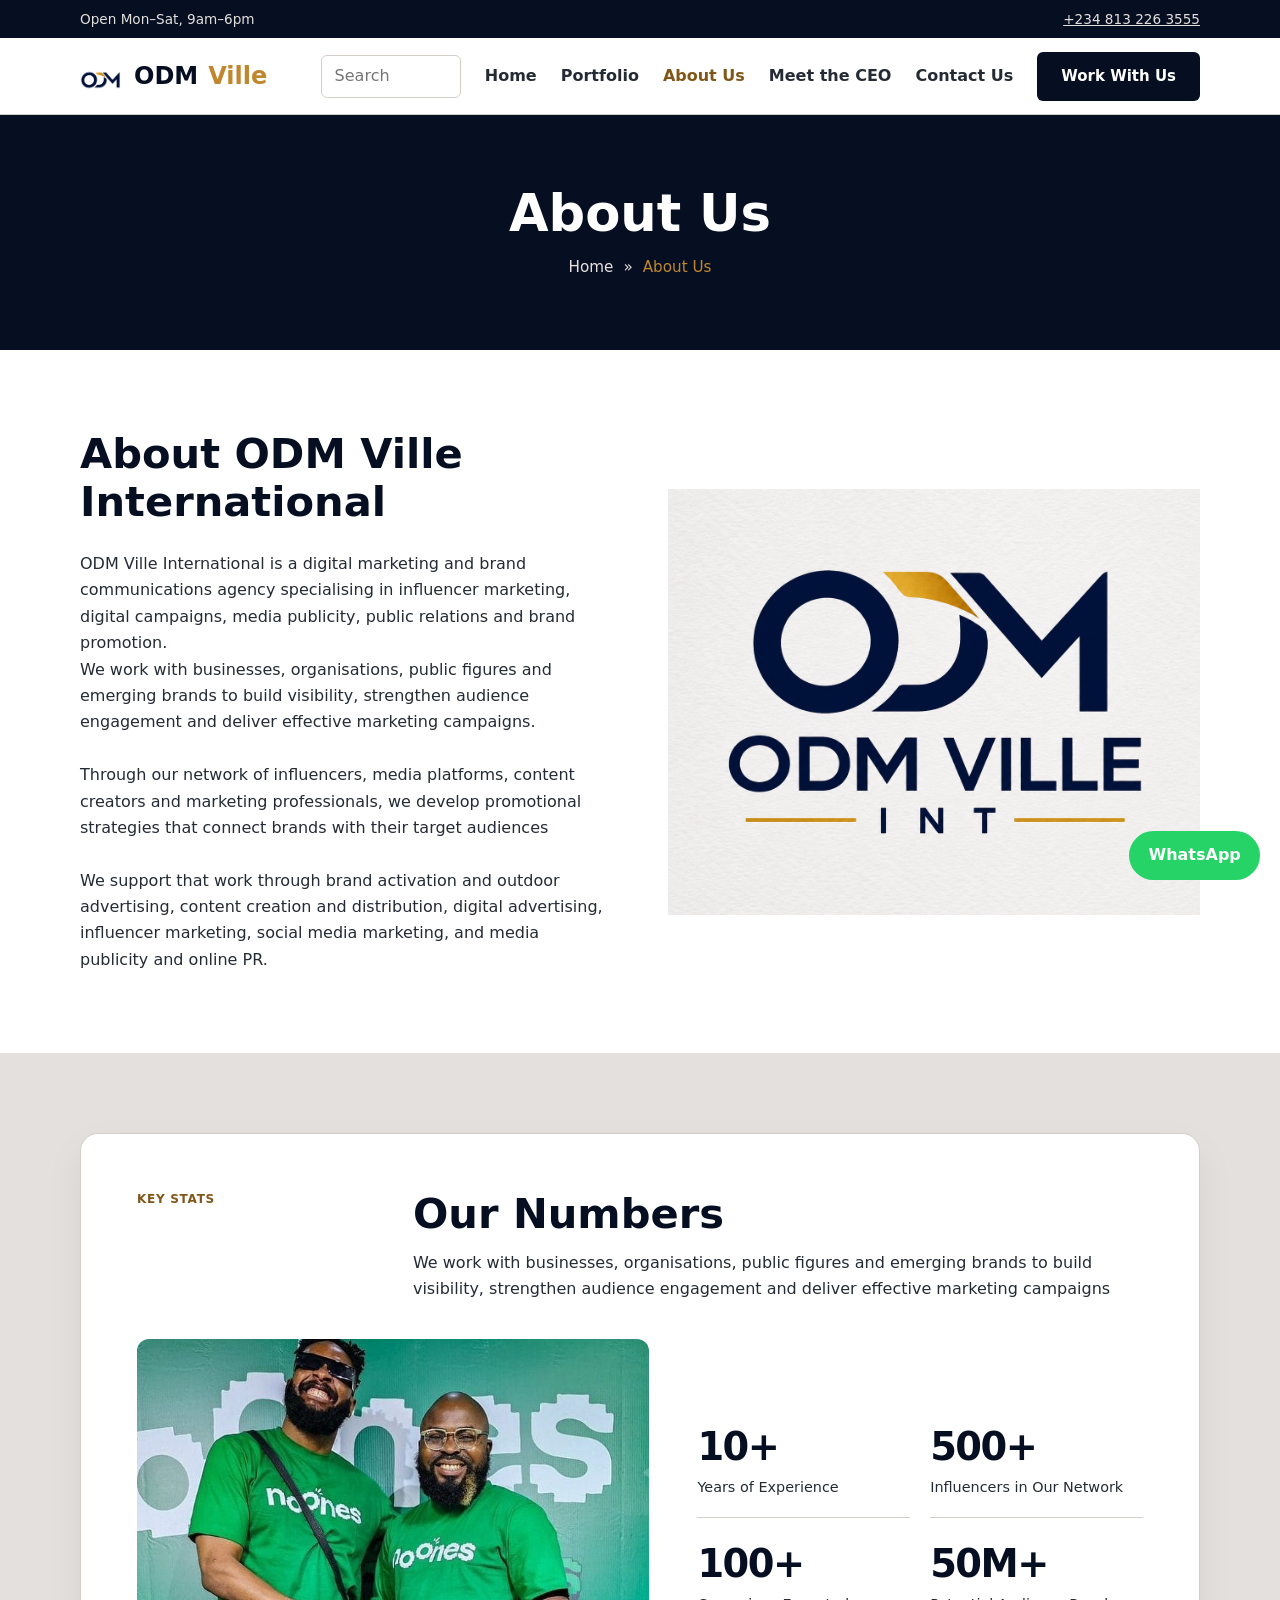
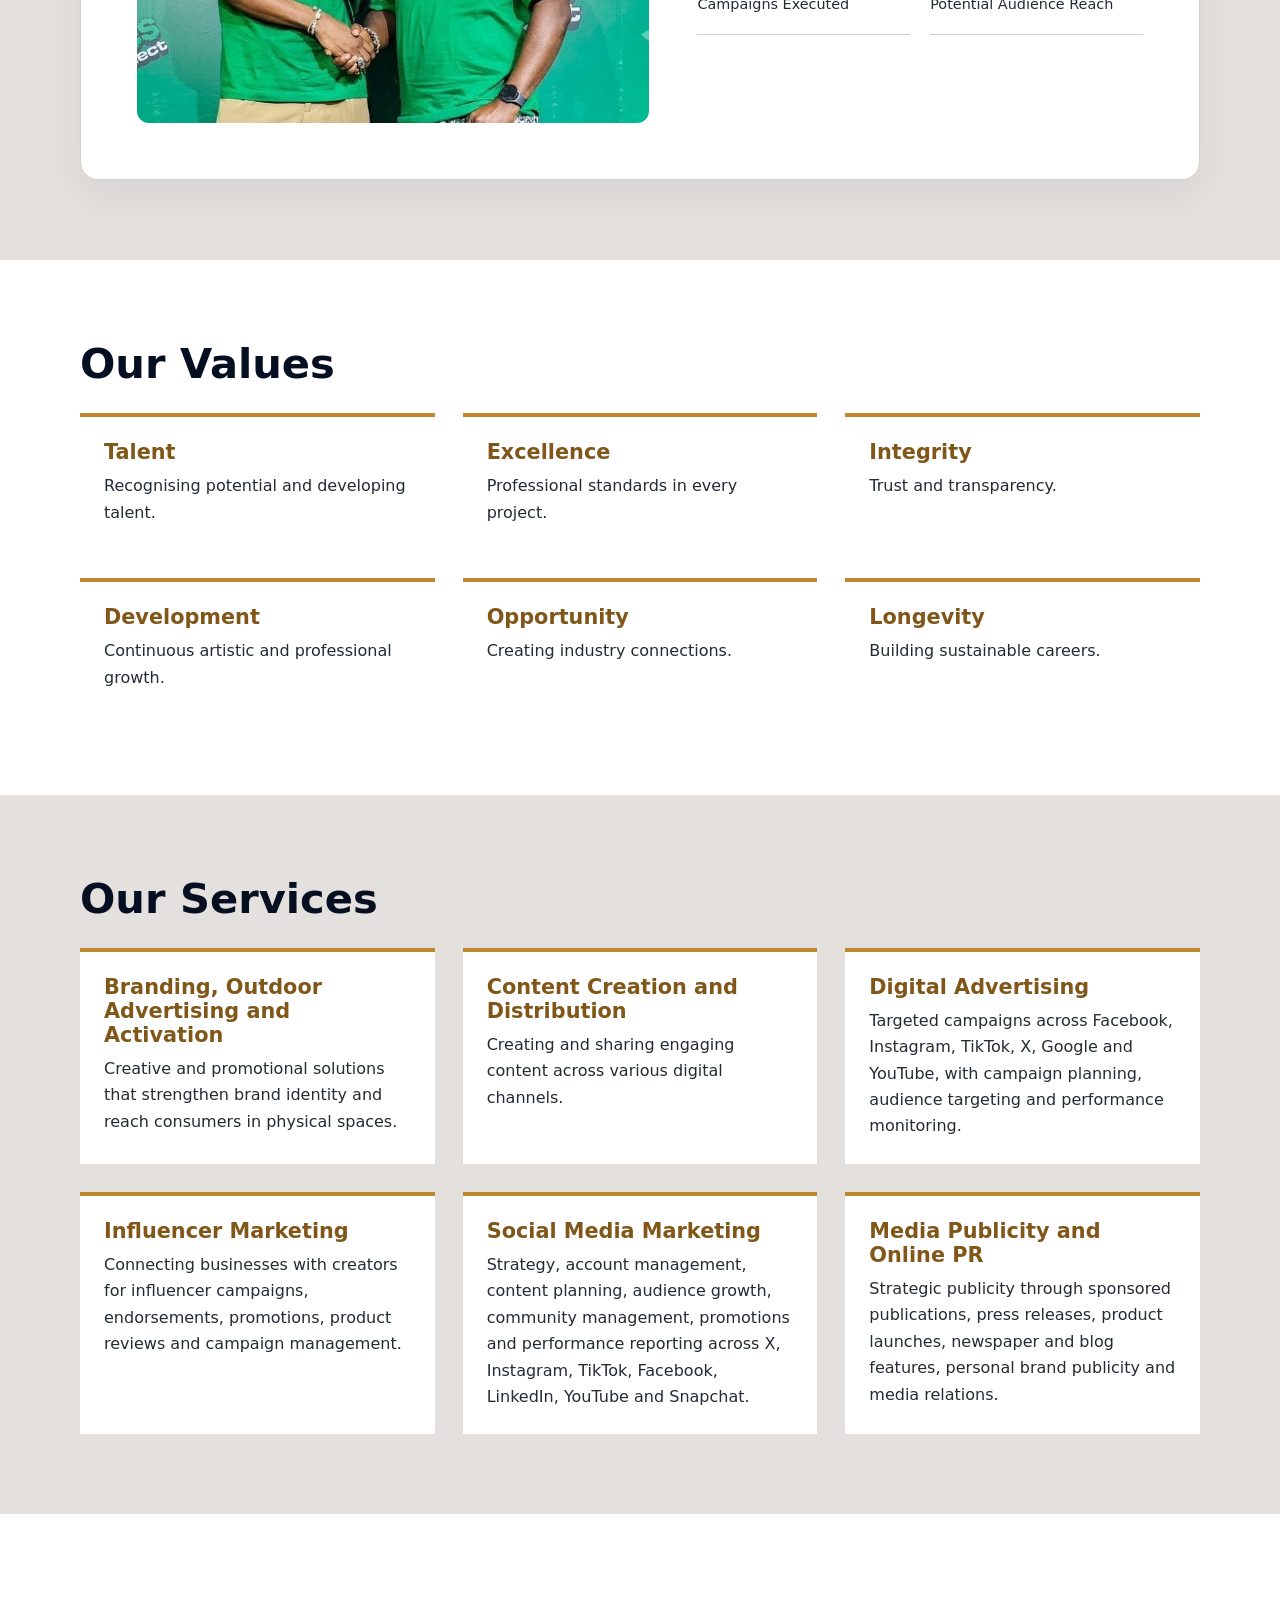
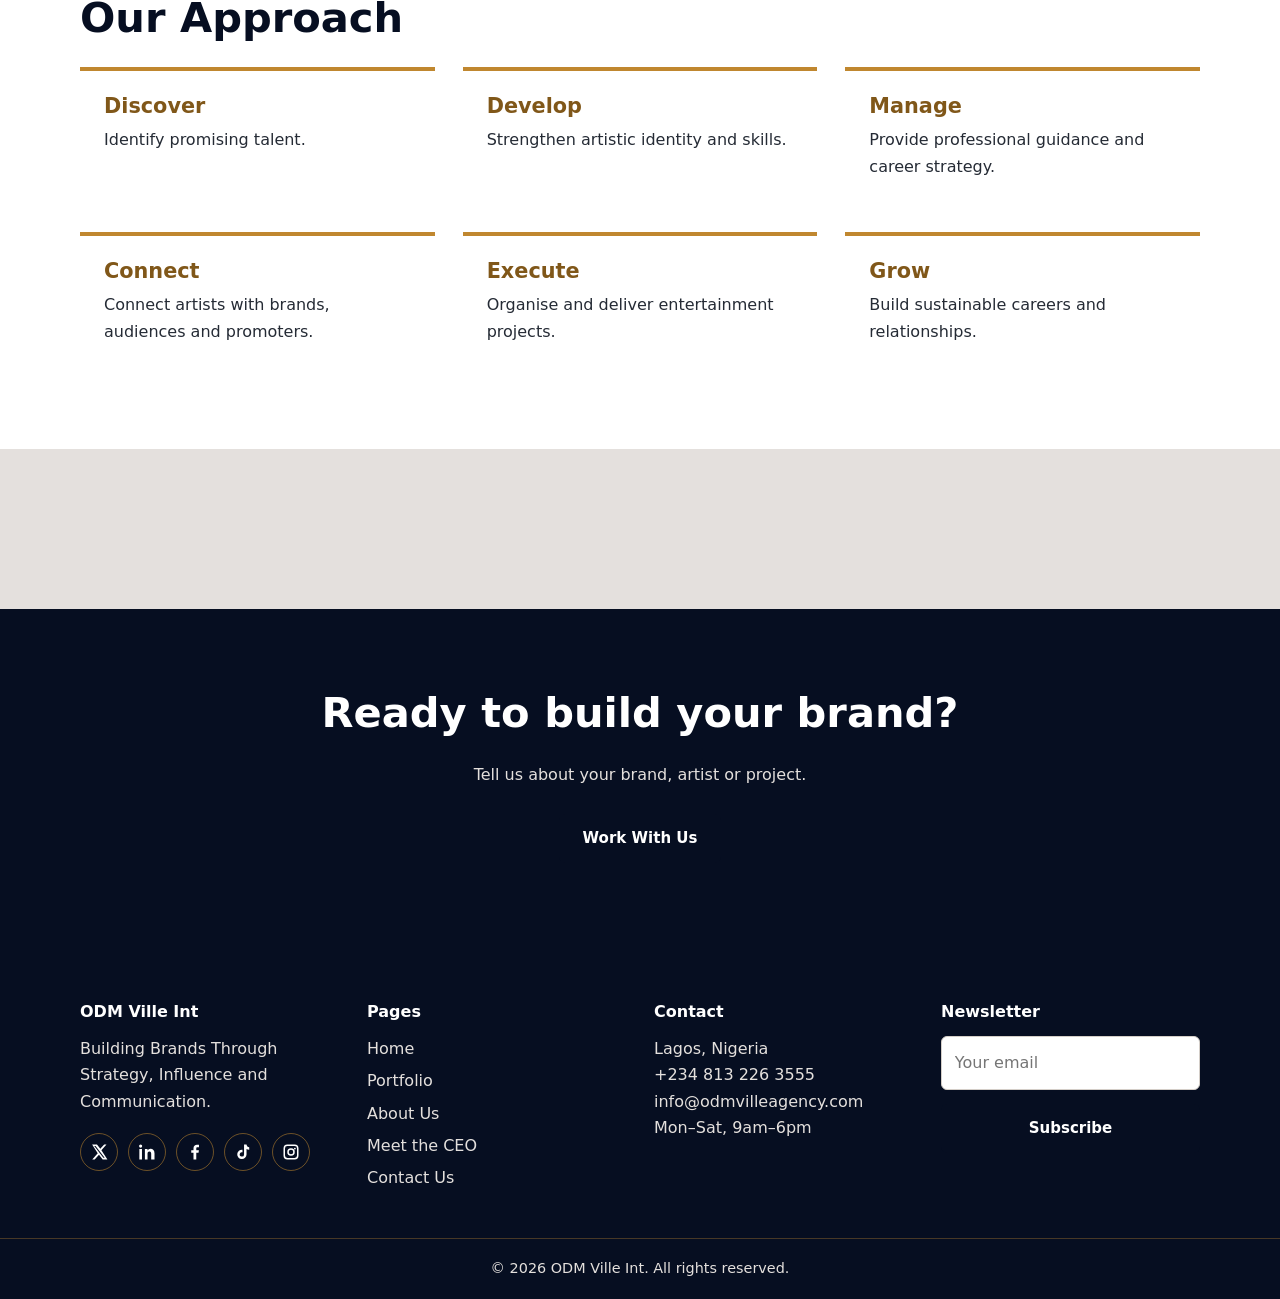
==== commit 1444a3d8: "video  and others updtae message" ====
--- a/about-us.html
+++ b/about-us.html
@@ -5,6 +5,10 @@
     <meta name="viewport" content="width=device-width,initial-scale=1" />
     <title>About Us | ODM Ville Int</title>
     <link rel="icon" type="image/webp" href="images/odm-favicon-48.webp" />
+    <link rel="apple-touch-icon" sizes="180x180" href="/apple-touch-icon.png" />
+    <link rel="icon" type="image/png" sizes="32x32" href="/favicon-32x32.png" />
+    <link rel="icon" type="image/png" sizes="16x16" href="/favicon-16x16.png" />
+    <link rel="manifest" href="/site.webmanifest" />
     <link rel="stylesheet" href="css/style.css" />
   </head>
   <body>
@@ -25,13 +29,13 @@
             brands to build visibility, strengthen audience engagement and
             deliver effective marketing campaigns.
           </p>
-          <br>
+          <br />
           <p>
             Through our network of influencers, media platforms, content
             creators and marketing professionals, we develop promotional
             strategies that connect brands with their target audiences
           </p>
-          <br>
+          <br />
 
           <p>
             We support that work through brand activation and outdoor
@@ -205,8 +209,8 @@
     </section>
     <section class="sec alt">
       <div class="wrap">
-        <h2>Our Team</h2>
-        <div class="grid g3">
+        <!-- <h2>Our Team</h2>
+        <div class="grid g3"> -->
           <!-- <div class="person">
             <div class="ph">
               <img
--- a/css/style.css
+++ b/css/style.css
@@ -89,14 +89,15 @@
   overflow: hidden;
   aspect-ratio: 5/4;
 }
-.ph img {
+.ph img ,video{
   position: absolute;
   inset: 0;
   width: 100%;
   height: 100%;
   object-fit: cover;
-  aspect-ratio: 5/3; 
-}
+  aspect-ratio: 5/3;
+}
+
 .top {
   background: var(--ink);
   color: var(--cream);
@@ -972,6 +973,7 @@
     transition: none !important;
   }
 }
+
 #featured h3,
 .cap {
   text-transform: capitalize;
